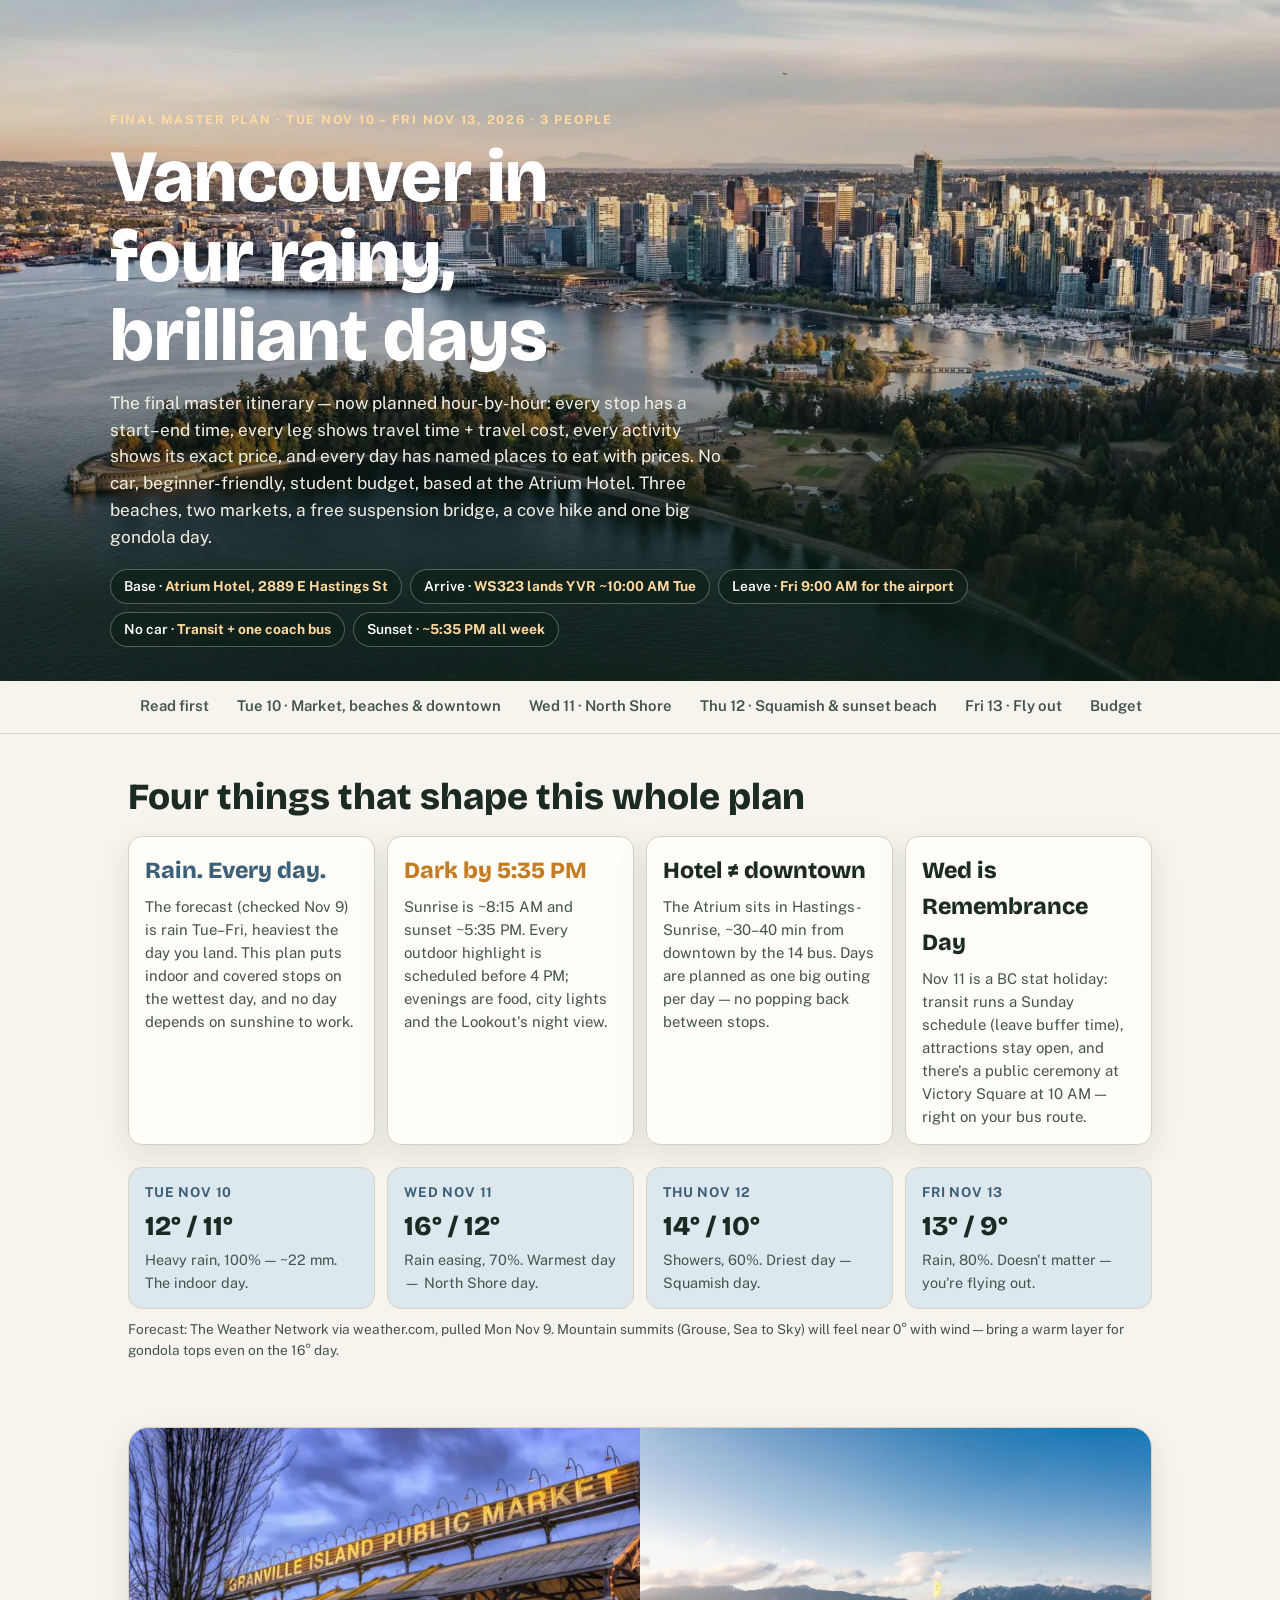
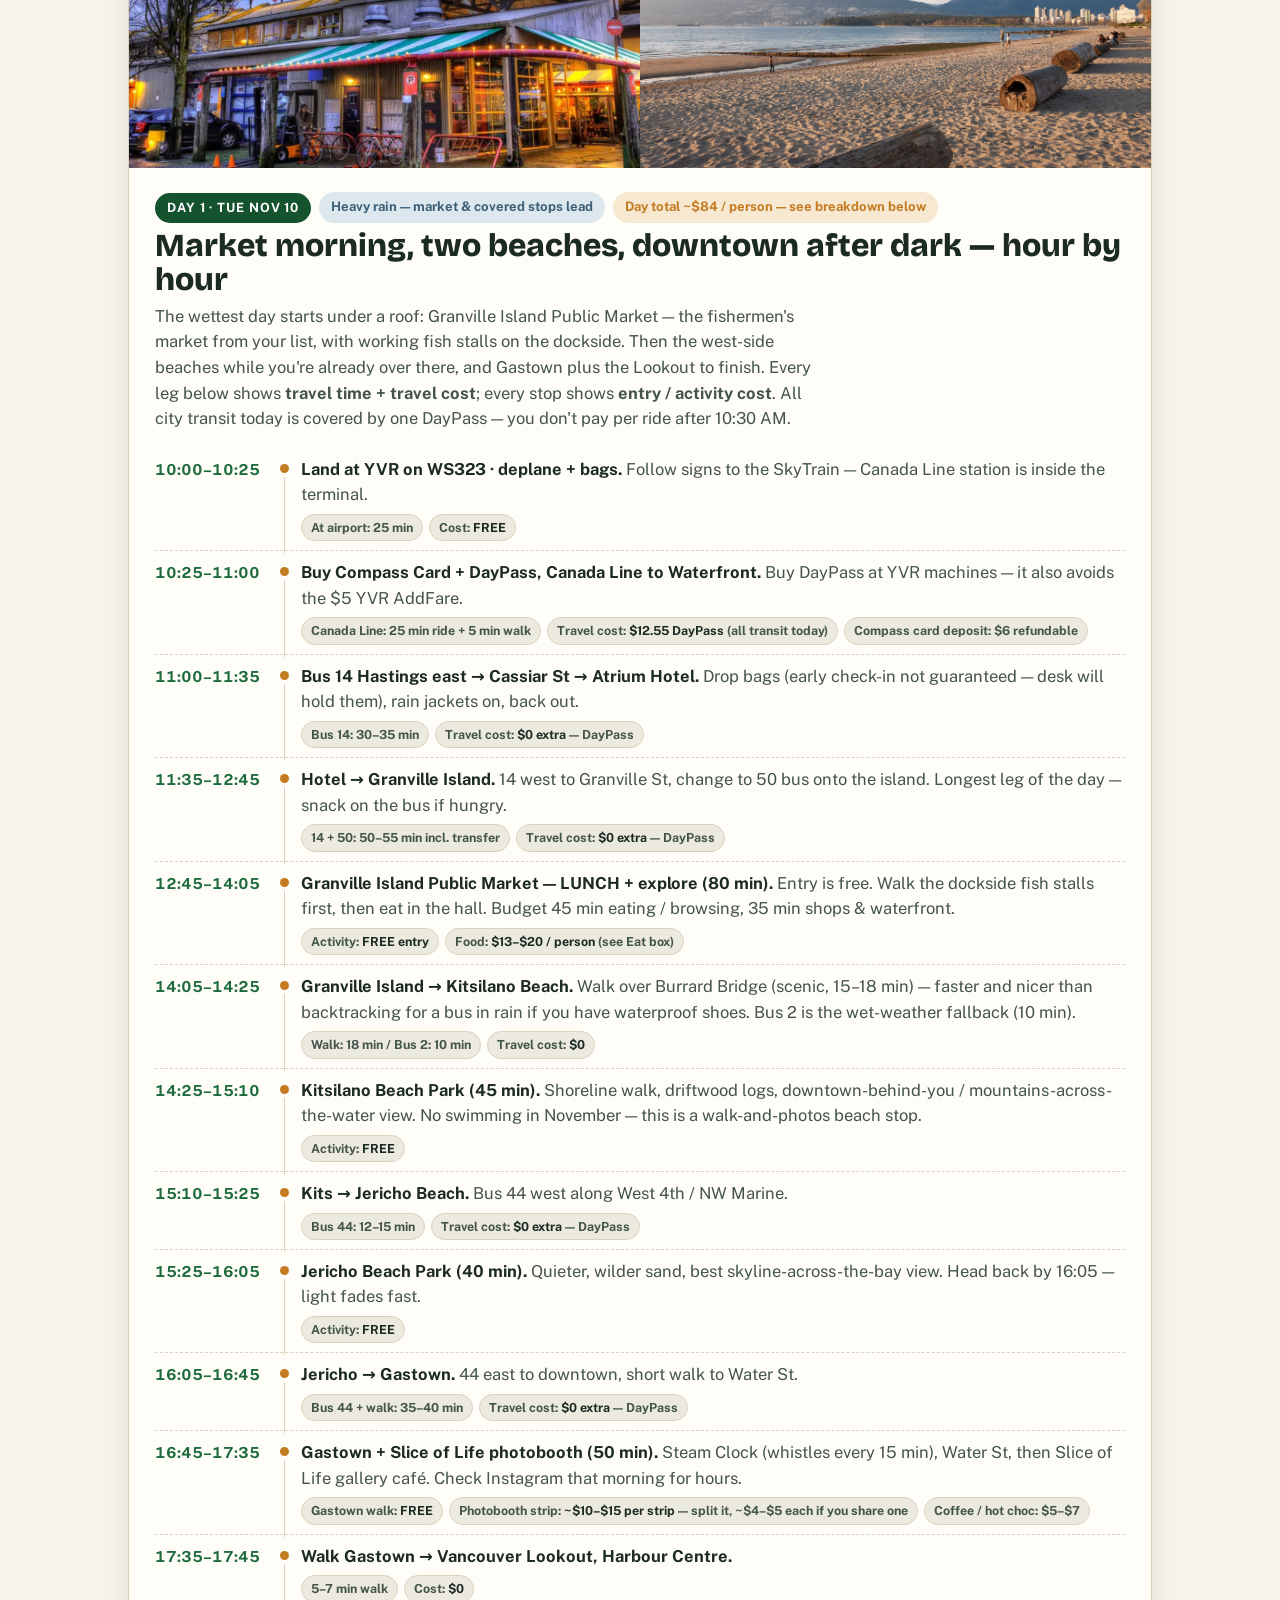
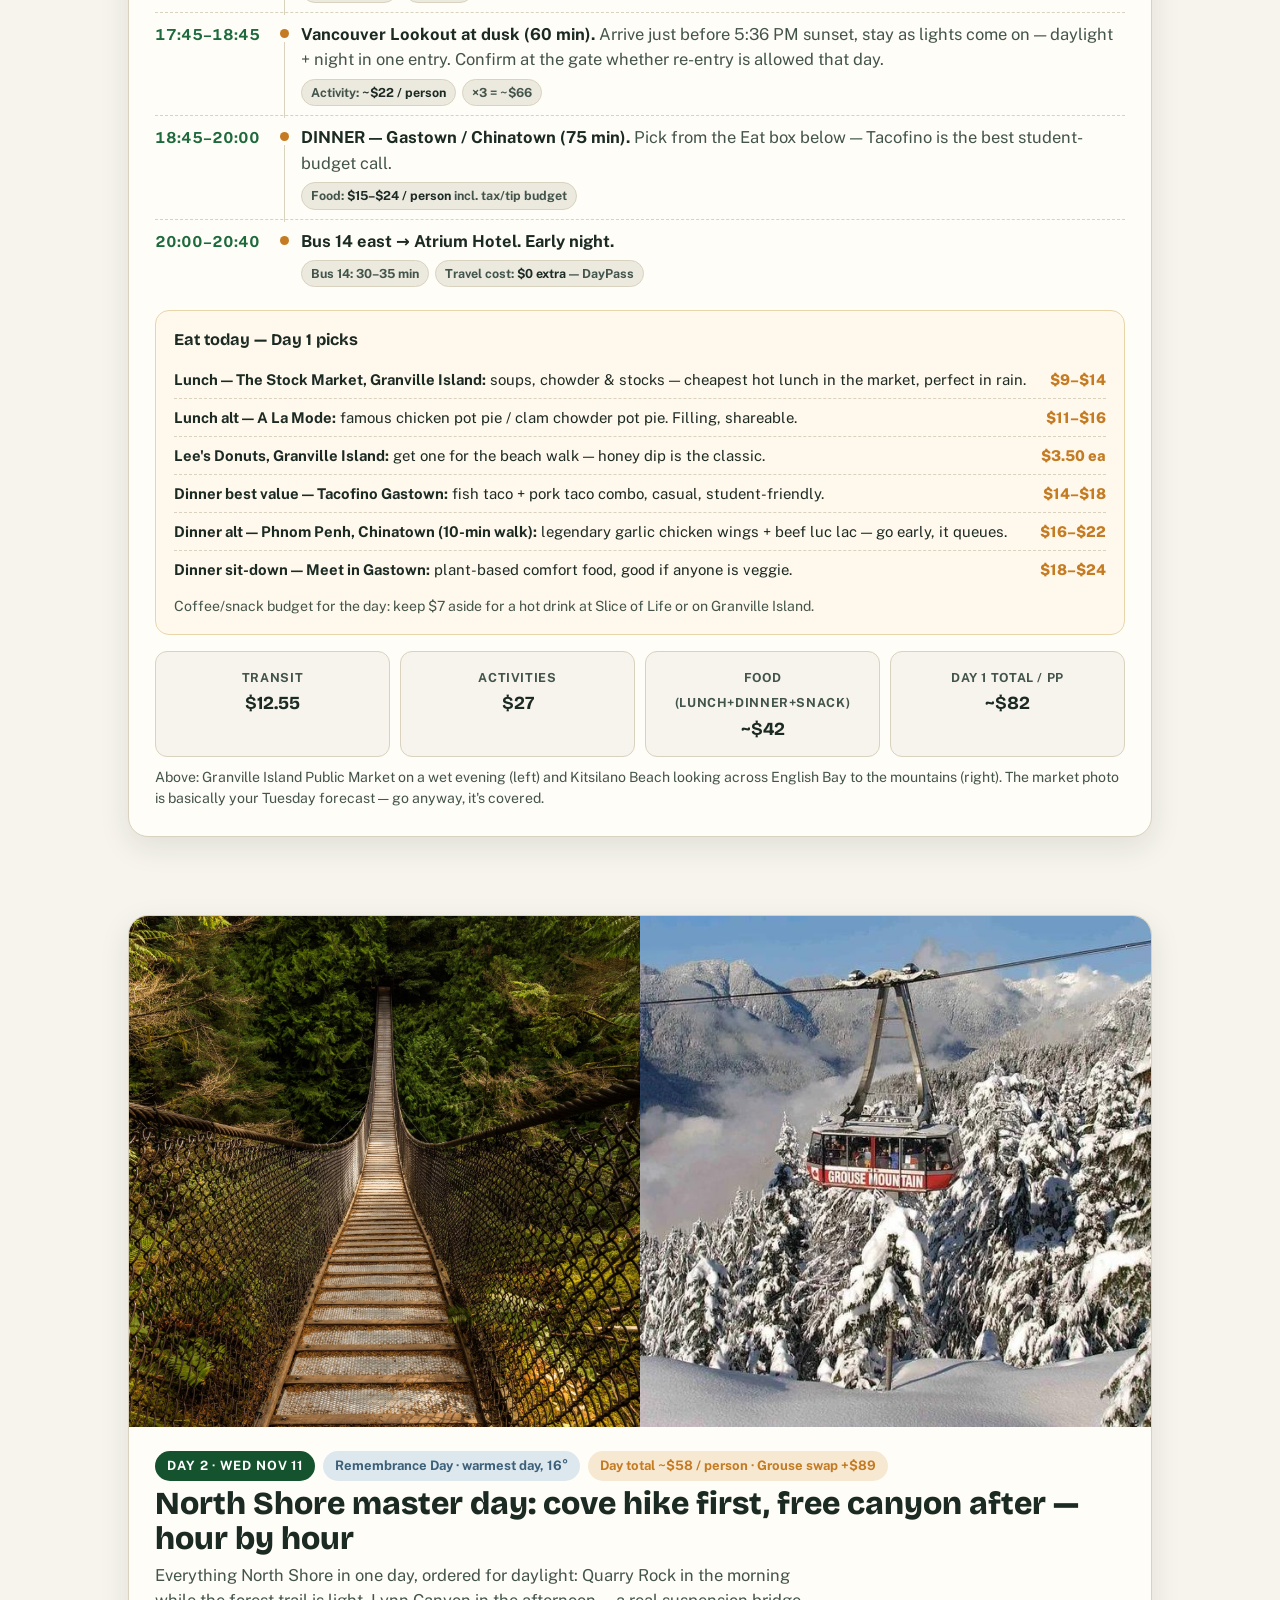
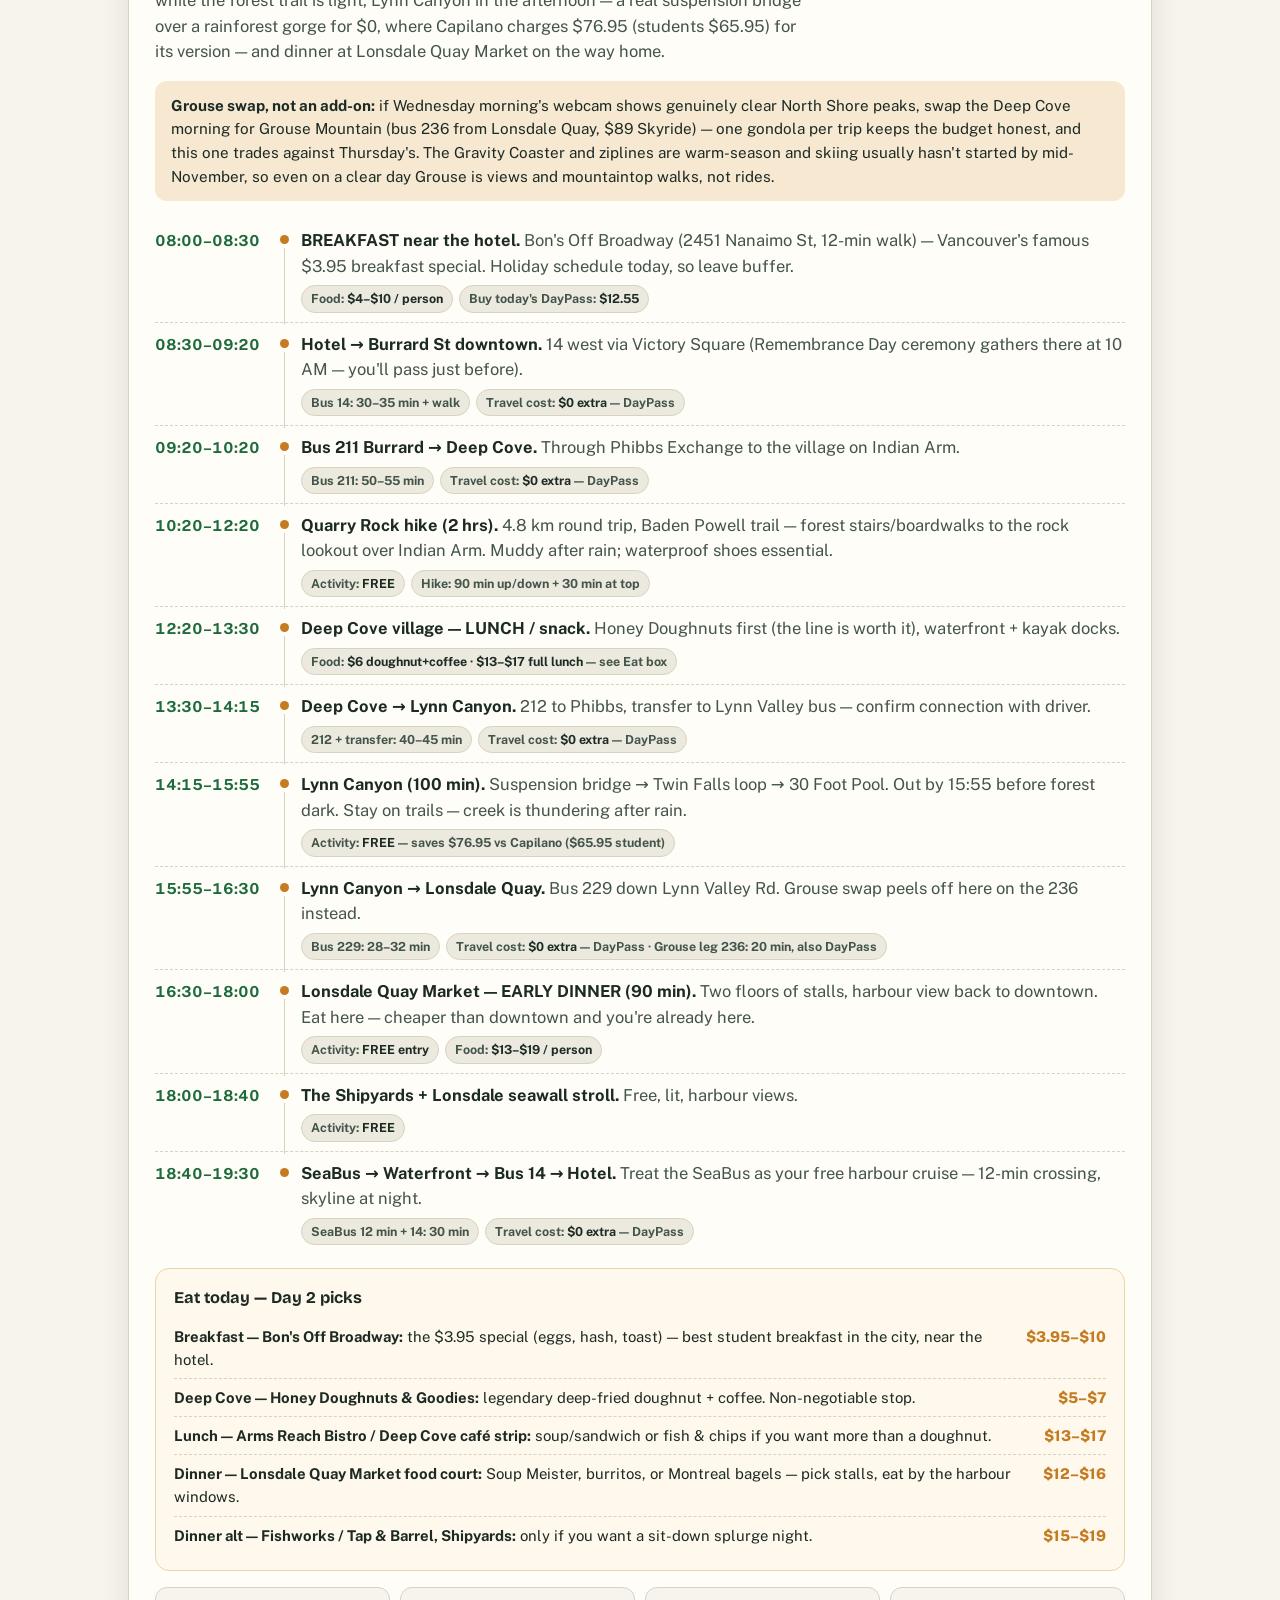
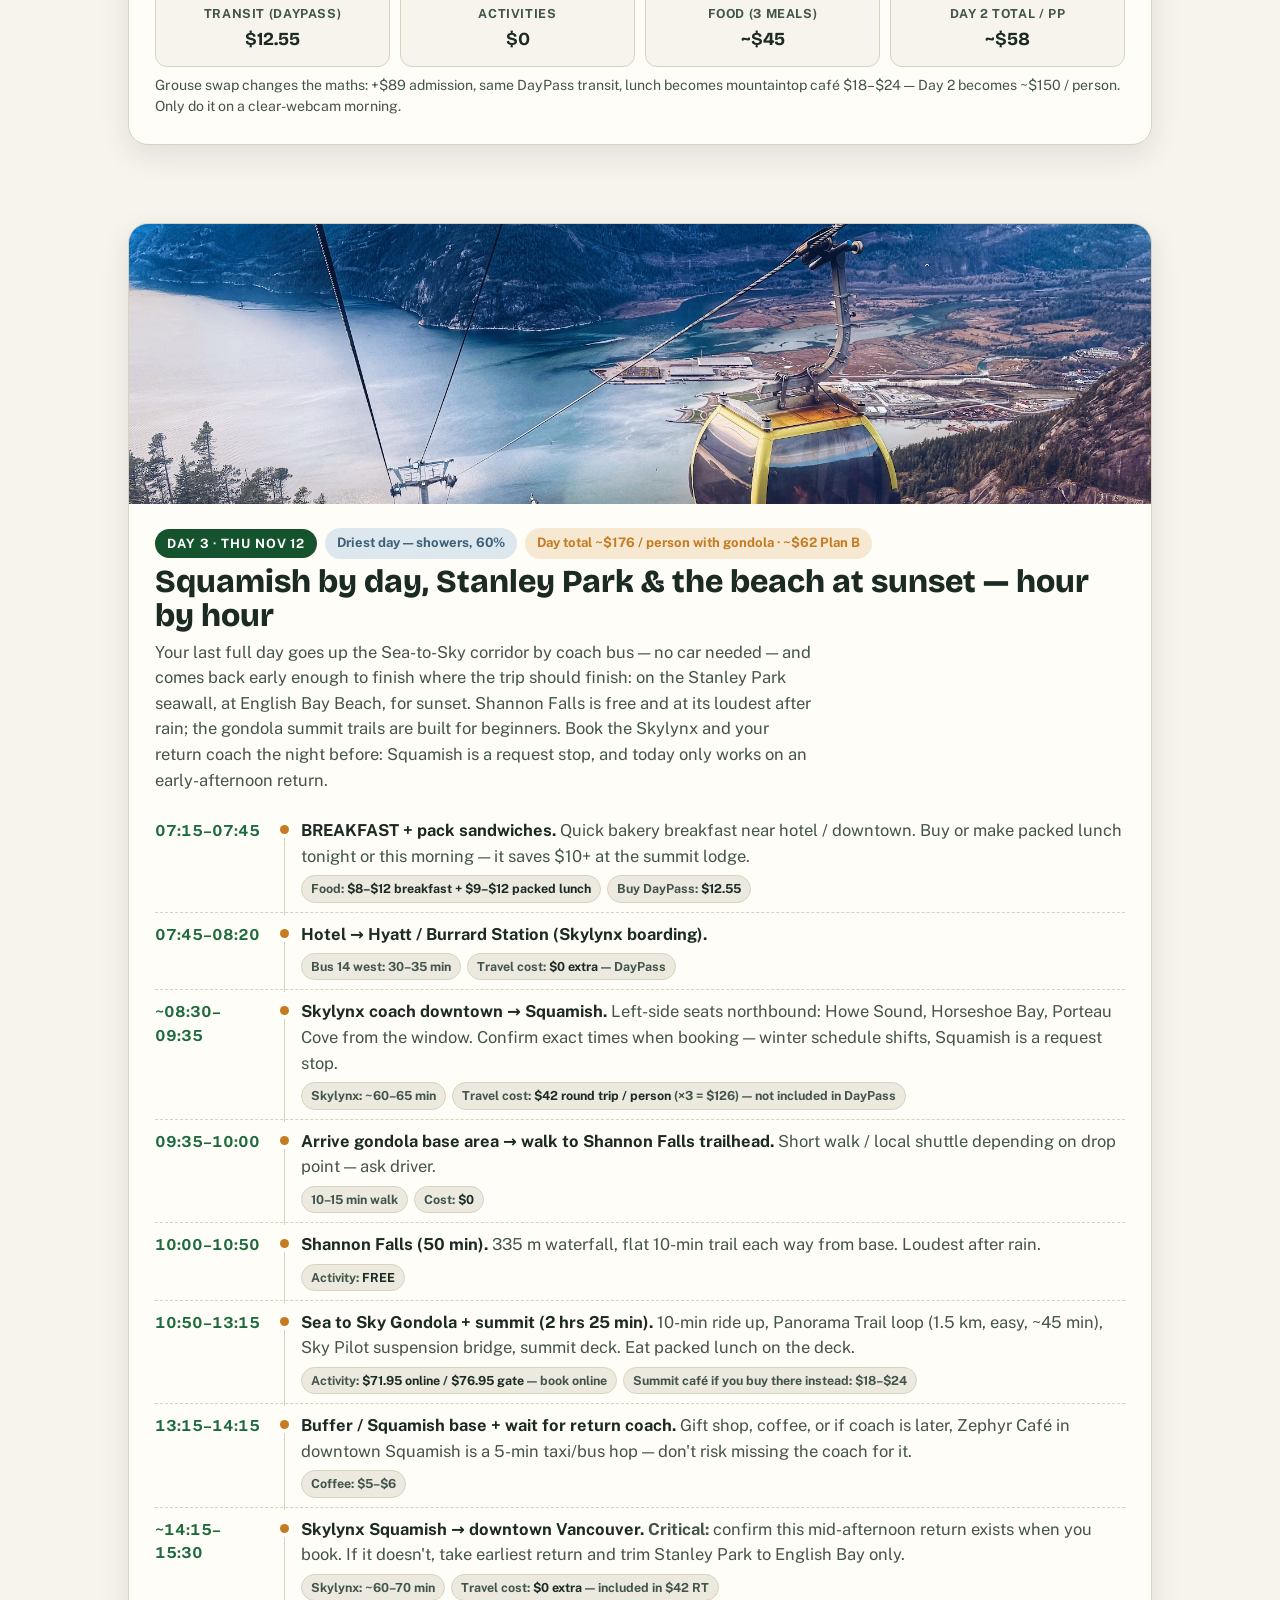
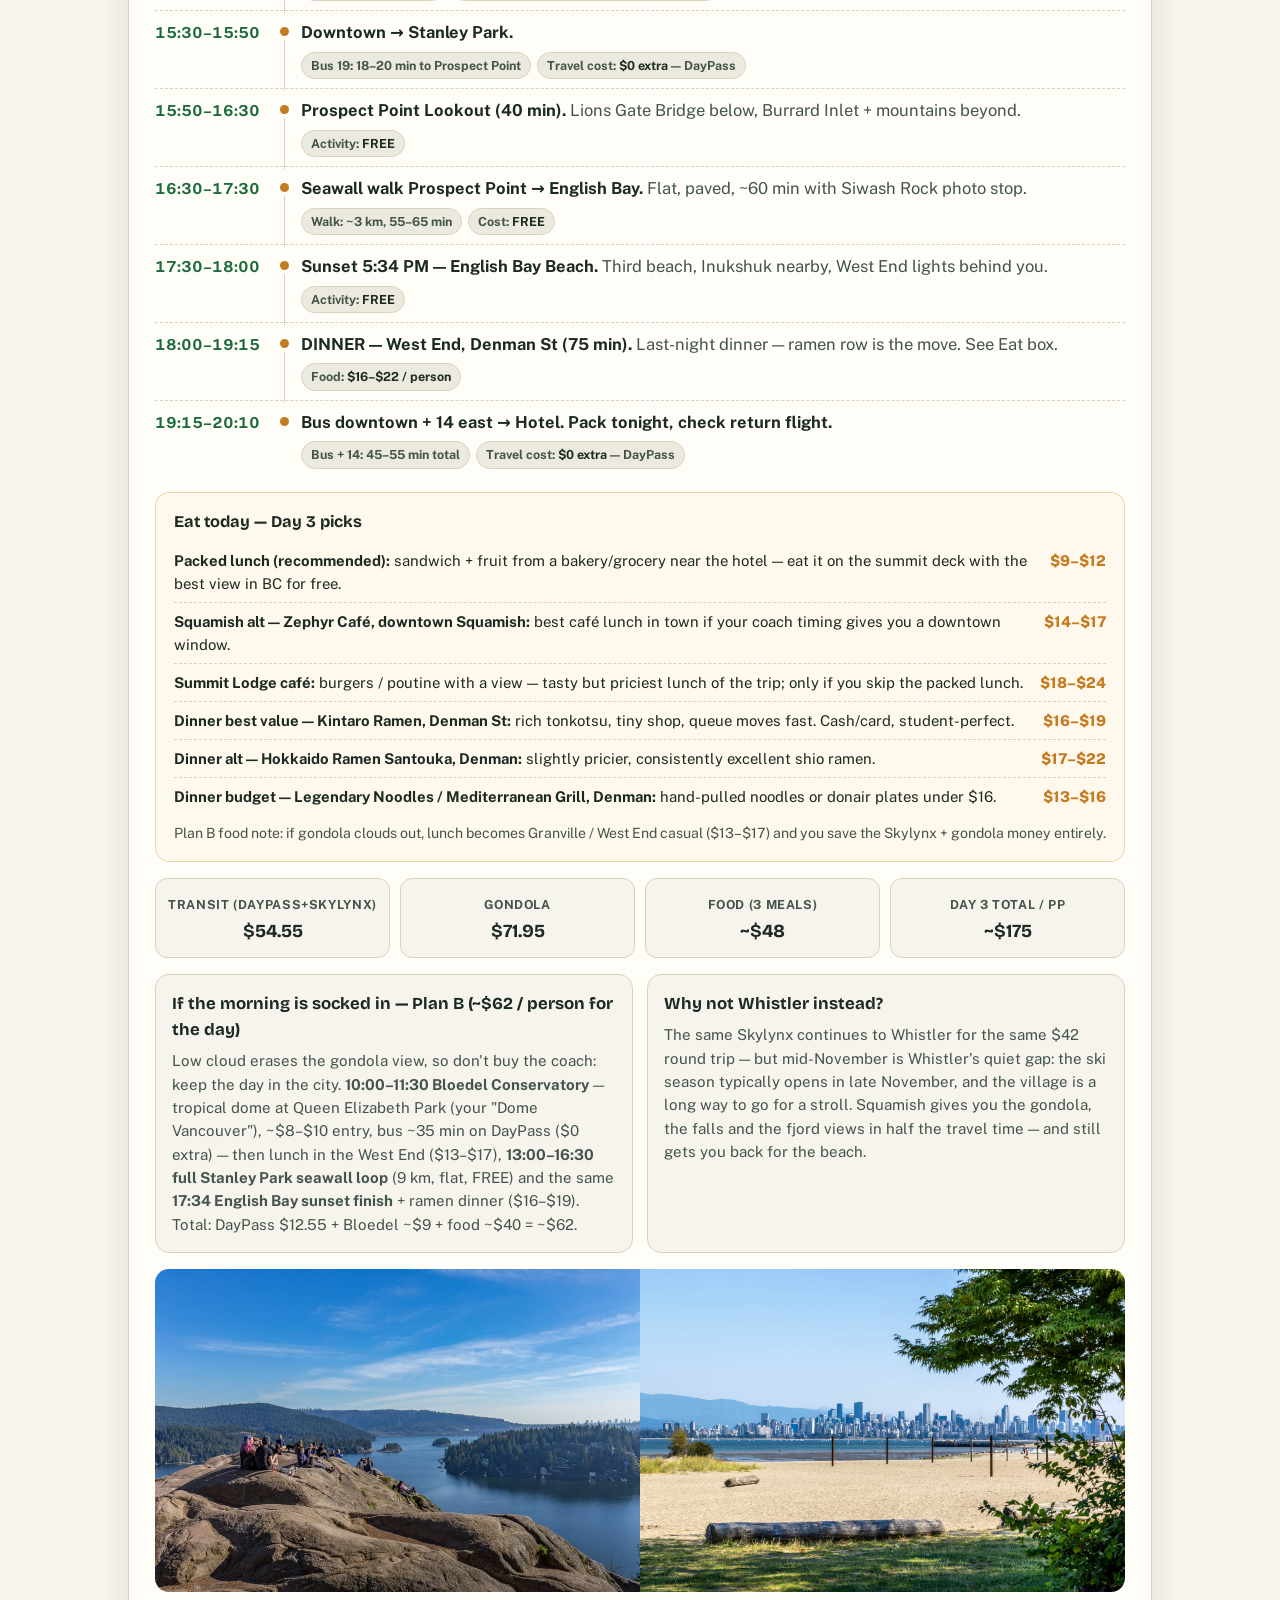
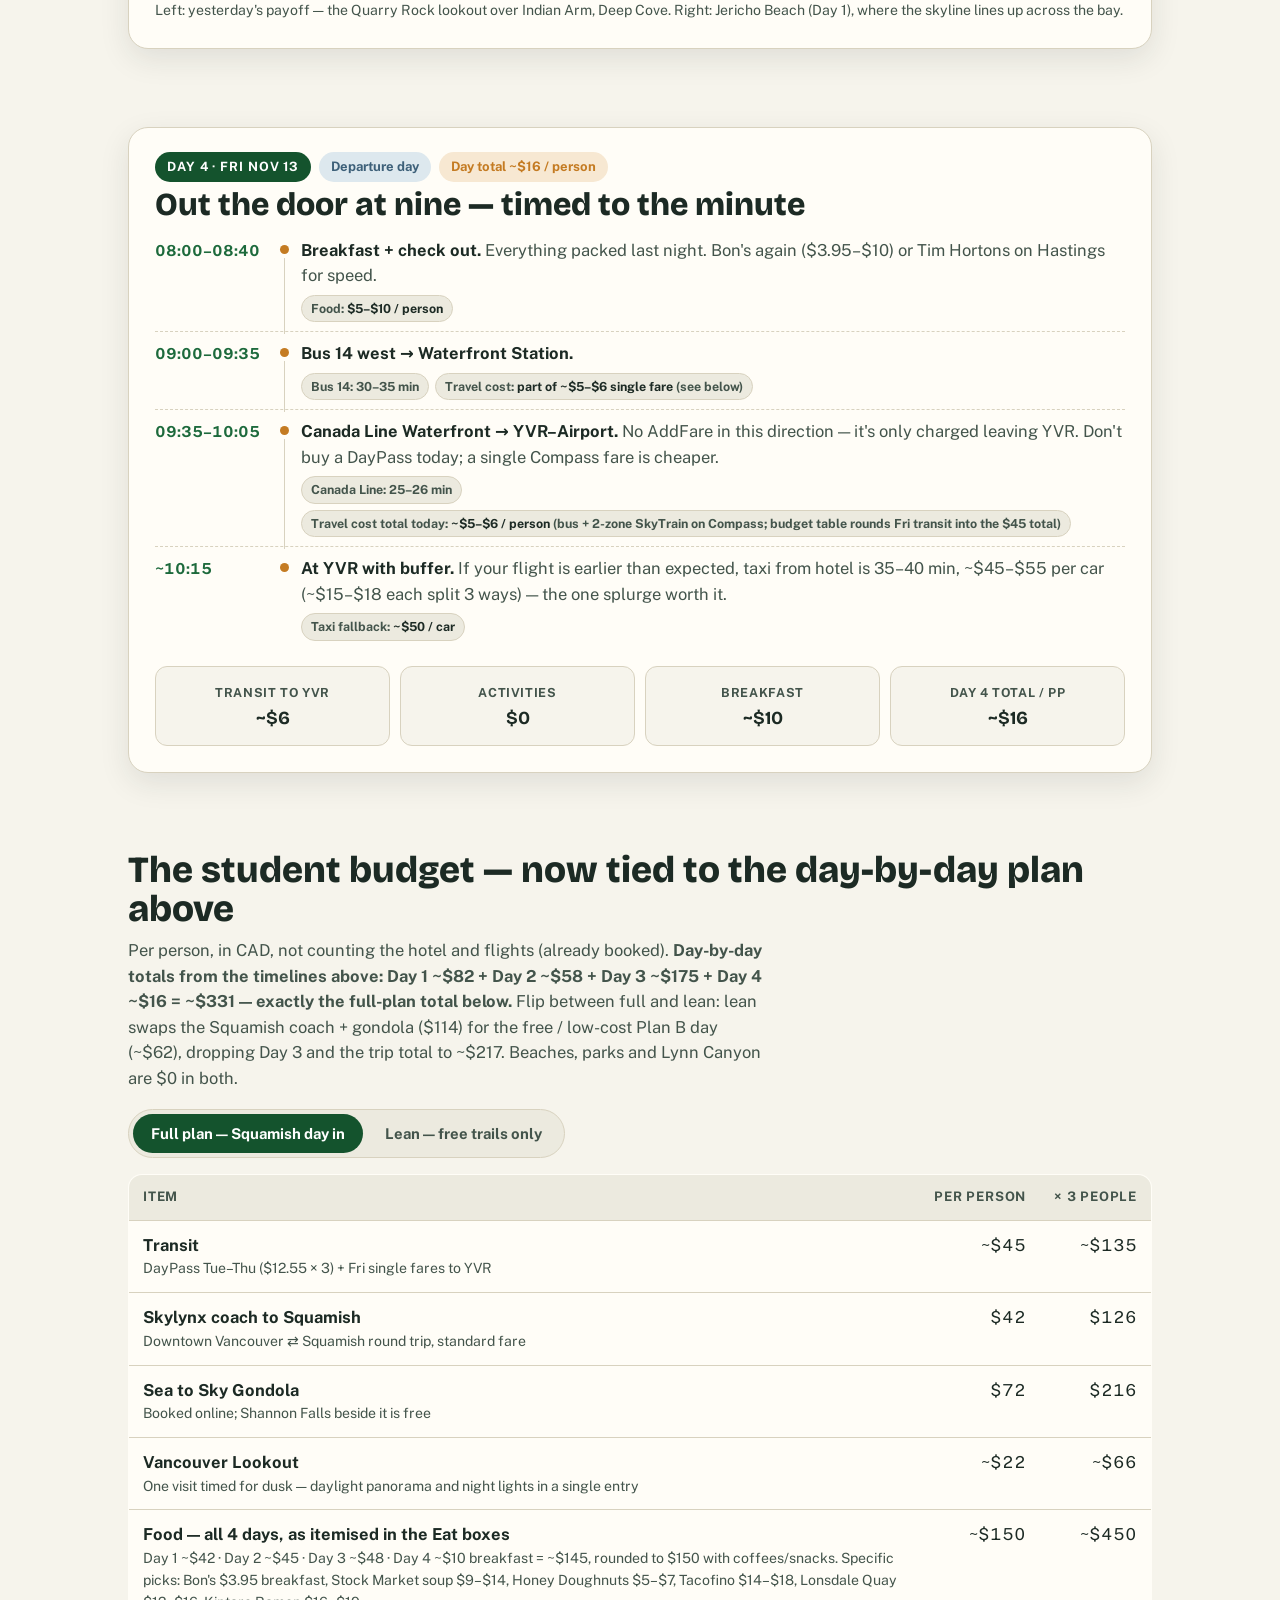
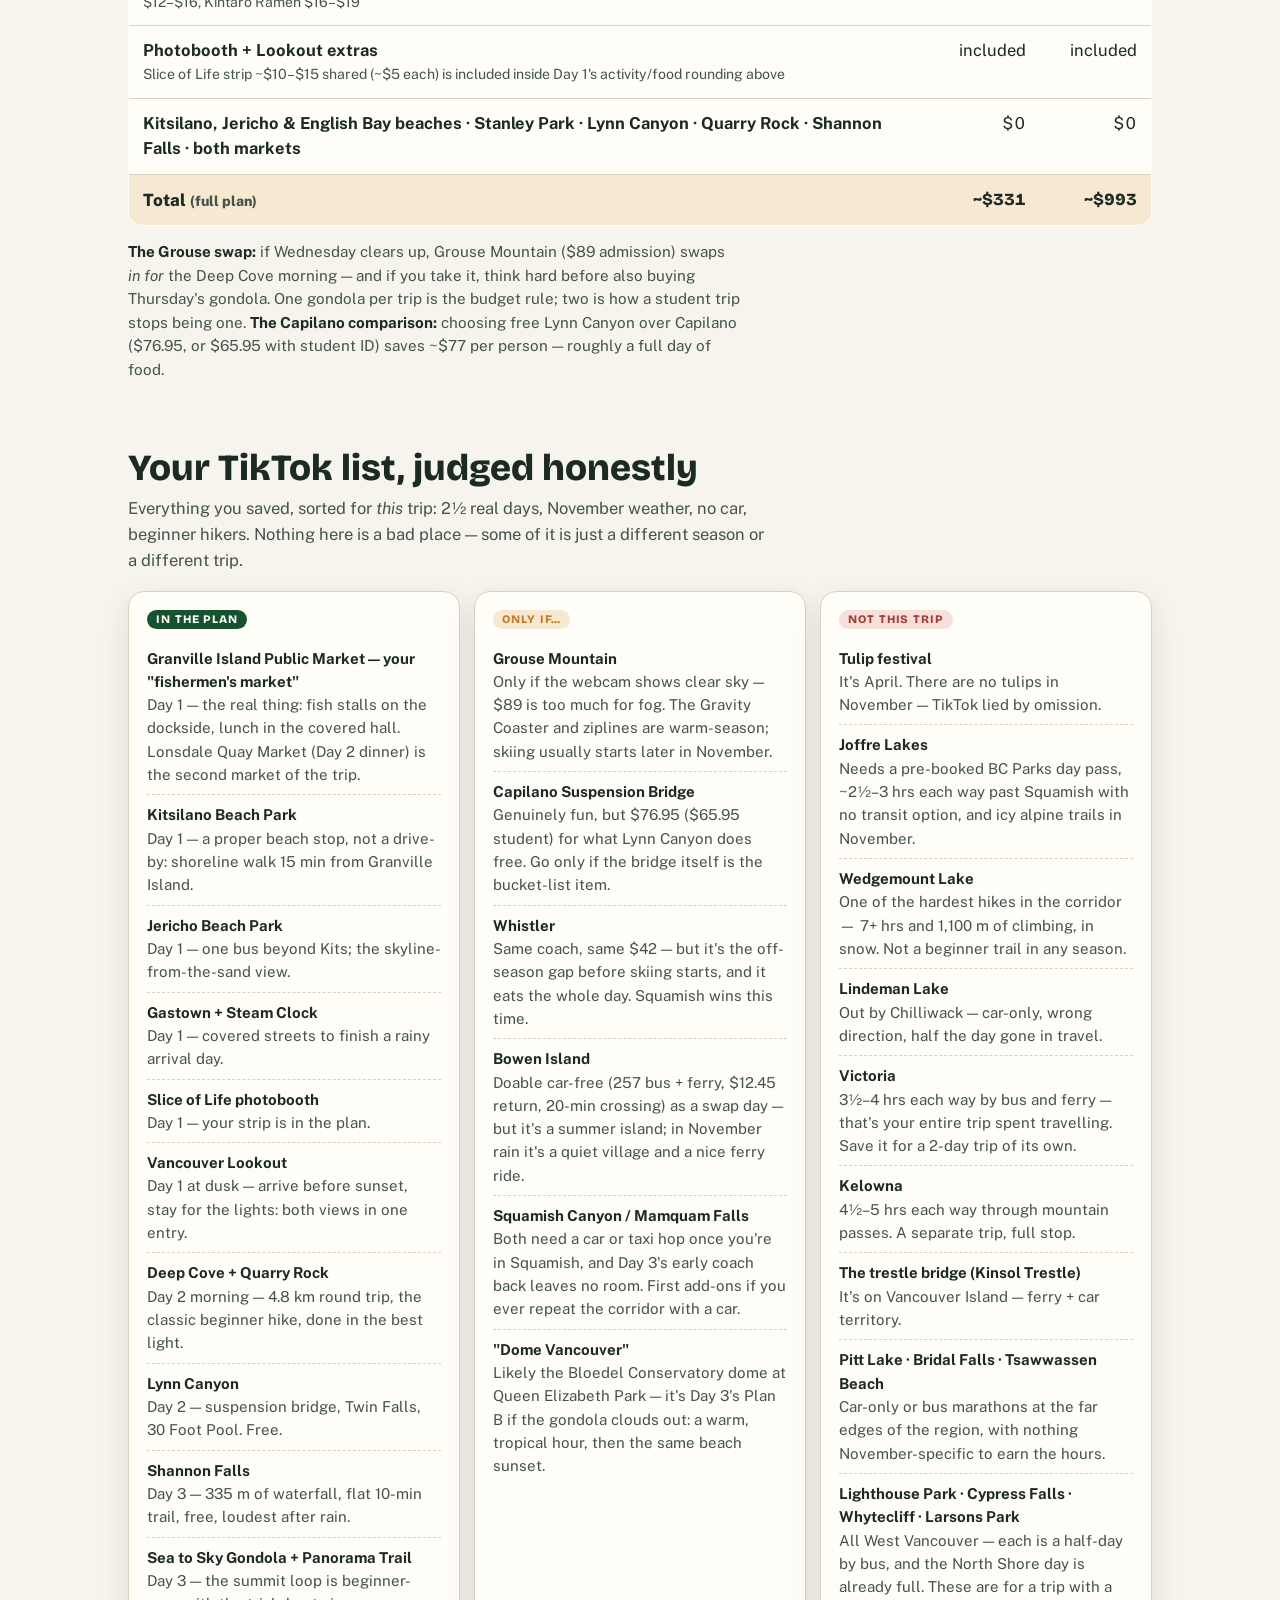
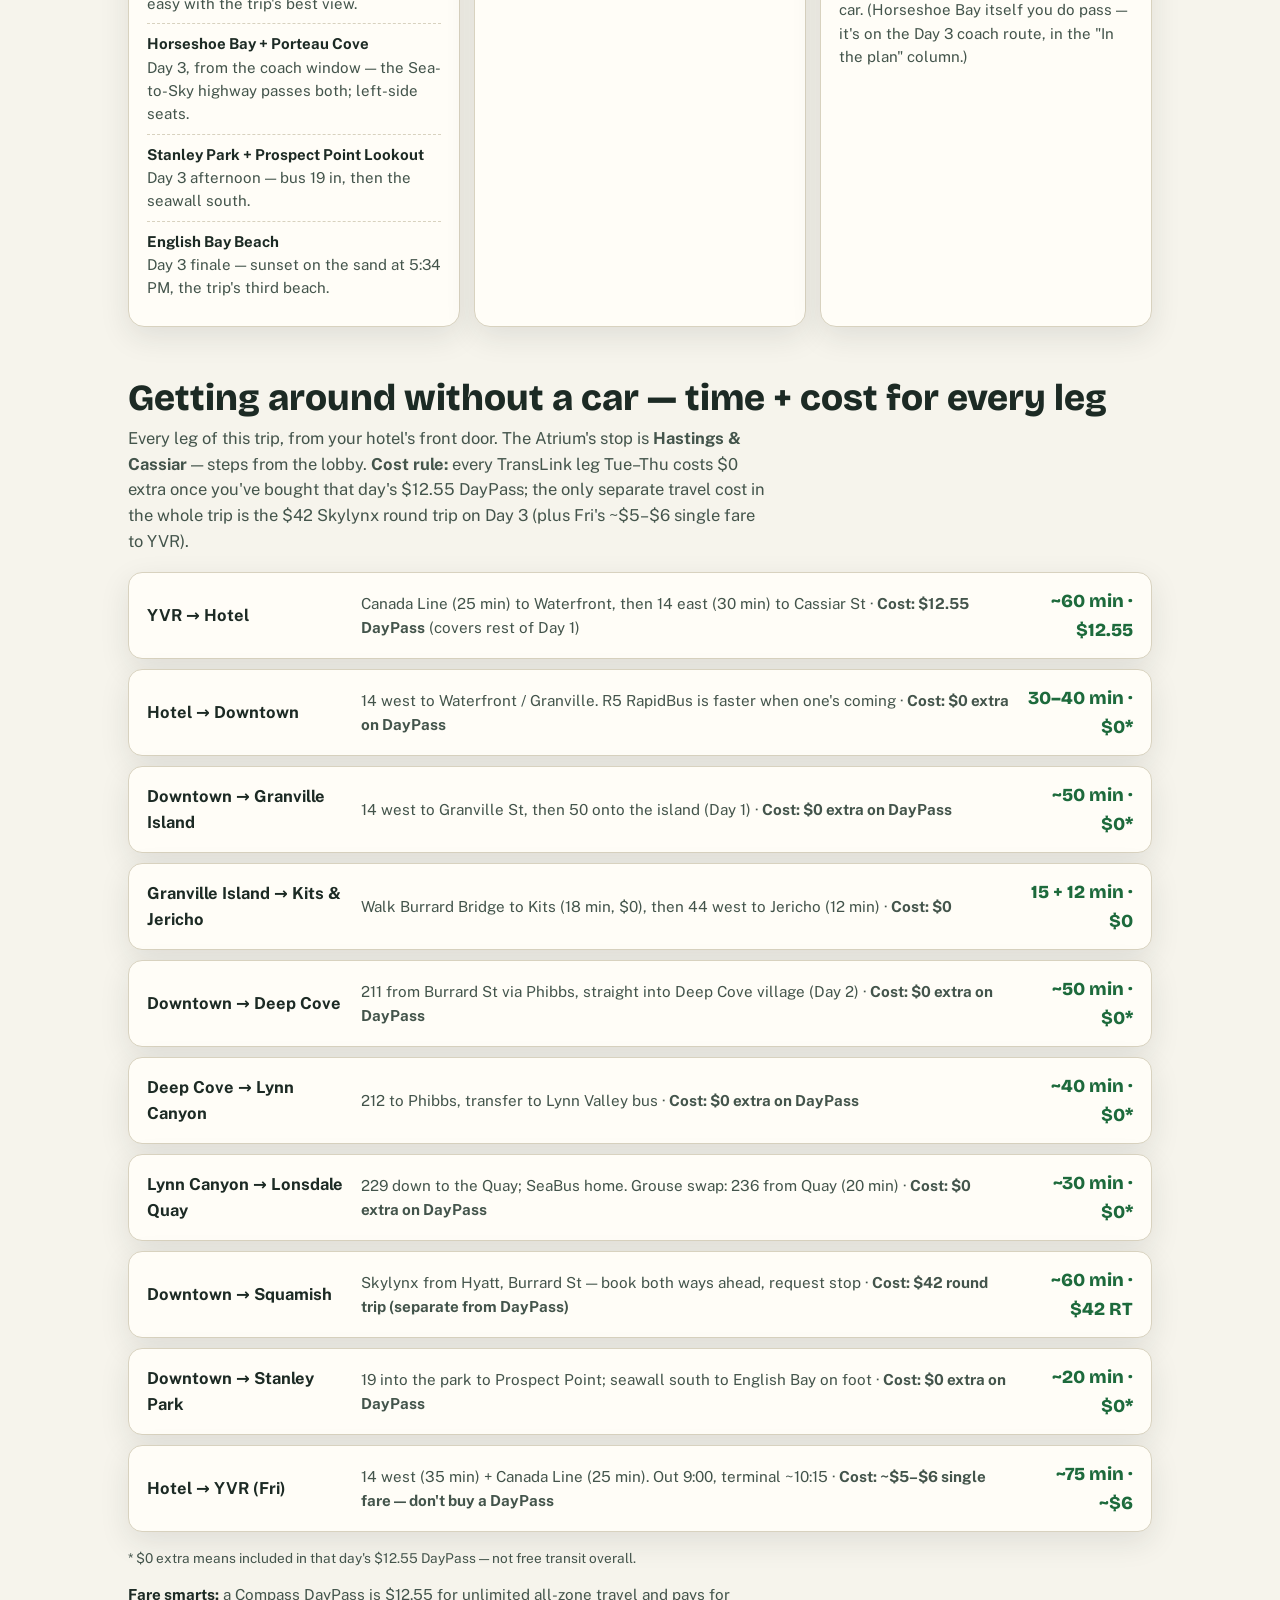
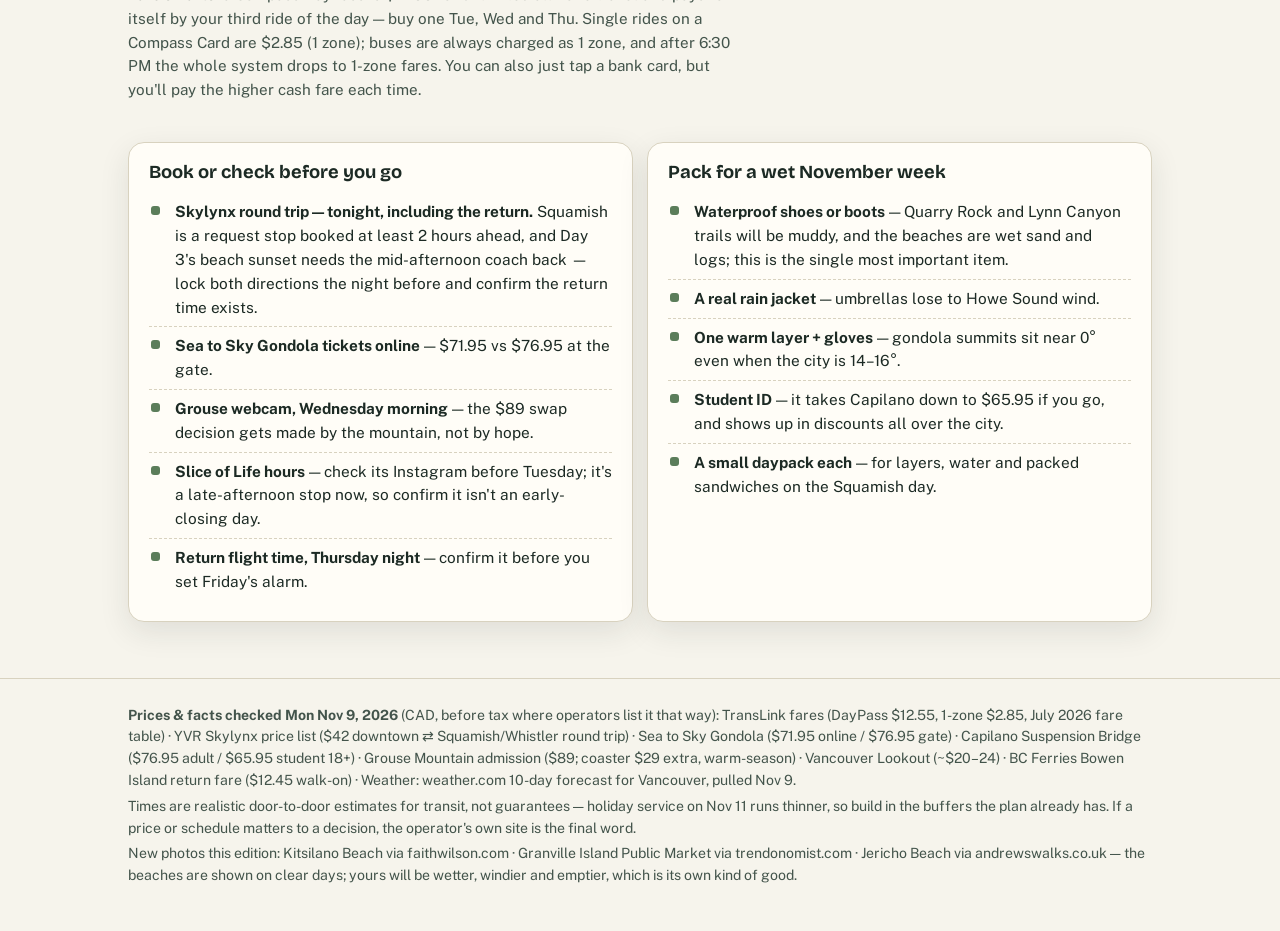
==== vancouver-itinerary.html @ 852d7d5c "Add Vancouver trip itinerary Nov 10-13" ====
<!doctype html>
<html lang="en">
  <head>
    <meta charset="utf-8" />
    <meta name="viewport" content="width=device-width, initial-scale=1, viewport-fit=cover" />
    <meta name="color-scheme" content="light dark" />
    <link rel="icon" href="data:," />
    <title>Vancouver Master Itinerary — Nov 10–13, 2026</title>
    <link rel="preconnect" href="https://fonts.googleapis.com" />
    <link rel="preconnect" href="https://fonts.gstatic.com" crossorigin />
    <link href="https://fonts.googleapis.com/css2?family=Bricolage+Grotesque:opsz,wght@12..96,500;12..96,700;12..96,800&family=Public+Sans:ital,wght@0,400;0,600;0,700;1,400&display=swap" rel="stylesheet" />
    <style>
      :root{
        --bg:#f6f4ec; --bg2:#eceadf; --card:#fffdf7; --ink:#1c2a24; --ink2:#43544b;
        --line:#d8d2bf; --spruce:#14532d; --spruce2:#1d6a3c; --moss:#5b7d5a;
        --amber:#c47b22; --amberbg:#f7e8d2; --rain:#3d6079; --rainbg:#dde8ee;
        --red:#a83a32; --redbg:#f6e0dc; --chip:#e9e4d2;
        --shadow:0 10px 30px rgba(28,42,36,.10);
      }
      @media (prefers-color-scheme: dark){
        :root{
          --bg:#101713; --bg2:#16201a; --card:#1a241e; --ink:#e9ece2; --ink2:#a9b8ab;
          --line:#33413a; --spruce:#7fc98f; --spruce2:#9ad7a9; --moss:#8fae8c;
          --amber:#e2a458; --amberbg:#3a2c18; --rain:#9cc3d9; --rainbg:#1d303c;
          --red:#e08a80; --redbg:#3c201c; --chip:#263129;
          --shadow:0 10px 30px rgba(0,0,0,.4);
        }
      }
      *{box-sizing:border-box}
      html{scroll-behavior:smooth}
      body{margin:0;background:var(--bg);color:var(--ink);
        font-family:"Public Sans",system-ui,-apple-system,"Segoe UI",sans-serif;
        font-size:16.5px;line-height:1.55;-webkit-font-smoothing:antialiased}
      h1,h2,h3,.disp{font-family:"Bricolage Grotesque","Public Sans",sans-serif;line-height:1.08;margin:0}
      img{display:block;max-width:100%}
      a{color:var(--spruce2);text-underline-offset:3px}
      .wrap{max-width:1060px;margin:0 auto;padding:0 18px}

      /* ---------- hero ---------- */
      .hero{position:relative;min-height:520px;display:flex;align-items:flex-end;color:#fff;overflow:hidden}
      .hero img.bg{position:absolute;inset:0;width:100%;height:100%;object-fit:cover}
      .hero .shade{position:absolute;inset:0;background:linear-gradient(180deg,rgba(10,25,18,.18) 0%,rgba(10,25,18,.05) 40%,rgba(10,25,18,.82) 88%)}
      .hero .inner{position:relative;width:100%;padding:110px 0 34px}
      .hero .kicker{font-weight:700;letter-spacing:.14em;text-transform:uppercase;font-size:.78rem;color:#ffd9a0}
      .hero h1{font-size:clamp(2.5rem,7.2vw,4.6rem);font-weight:800;max-width:12ch;margin:.12em 0 .18em}
      .hero p.lede{max-width:56ch;font-size:1.08rem;color:#f2efe4;margin:0 0 18px}
      .chips{display:flex;flex-wrap:wrap;gap:8px}
      .chip{background:rgba(16,32,24,.72);border:1px solid rgba(255,255,255,.28);backdrop-filter:blur(4px);
        color:#fff;border-radius:999px;padding:6px 13px;font-size:.86rem;font-weight:600}
      .chip b{color:#ffd9a0;font-weight:700}

      /* ---------- sticky nav ---------- */
      nav.toc{position:sticky;top:0;z-index:20;background:var(--bg);border-bottom:1px solid var(--line)}
      nav.toc .wrap{display:flex;gap:4px;overflow-x:auto;scrollbar-width:none;padding-top:0;padding-bottom:0}
      nav.toc::-webkit-scrollbar{display:none}
      nav.toc .wrap::-webkit-scrollbar{display:none}
      nav.toc a{white-space:nowrap;padding:13px 12px;color:var(--ink2);text-decoration:none;font-weight:600;font-size:.93rem;border-bottom:3px solid transparent}
      nav.toc a:hover{color:var(--ink);border-bottom-color:var(--amber)}

      section{padding:44px 0 8px}
      .sec-head{margin-bottom:18px}
      .sec-head h2{font-size:clamp(1.65rem,4vw,2.3rem);font-weight:800}
      .sec-head p{color:var(--ink2);max-width:64ch;margin:8px 0 0}

      /* ---------- reality strip ---------- */
      .reality{display:grid;grid-template-columns:repeat(4,1fr);gap:12px}
      .rcard{background:var(--card);border:1px solid var(--line);border-radius:14px;padding:16px;box-shadow:var(--shadow)}
      .rcard .big{font-family:"Bricolage Grotesque",sans-serif;font-weight:800;font-size:1.45rem}
      .rcard p{margin:6px 0 0;color:var(--ink2);font-size:.93rem}
      .rcard.rain .big{color:var(--rain)} .rcard.warn .big{color:var(--amber)}

      /* ---------- weather ---------- */
      .wx{display:grid;grid-template-columns:repeat(4,1fr);gap:12px}
      .wxcard{background:var(--rainbg);border:1px solid var(--line);border-radius:14px;padding:14px 16px}
      .wxcard .d{font-weight:700;font-size:.85rem;letter-spacing:.06em;text-transform:uppercase;color:var(--rain)}
      .wxcard .t{font-family:"Bricolage Grotesque",sans-serif;font-size:1.7rem;font-weight:800;margin:2px 0}
      .wxcard p{margin:0;font-size:.9rem;color:var(--ink2)}
      .wxnote{font-size:.85rem;color:var(--ink2);margin-top:10px}

      /* ---------- days ---------- */
      .day{background:var(--card);border:1px solid var(--line);border-radius:20px;overflow:hidden;box-shadow:var(--shadow);margin-bottom:26px}
      .day .photo{height:230px;overflow:hidden}
      .day .photo img{width:100%;height:100%;object-fit:cover}
      .day .photo.tall{height:280px}
      .day .body{padding:24px 26px 26px}
      .day .meta{display:flex;flex-wrap:wrap;gap:8px;align-items:center;margin-bottom:6px}
      .daytag{background:var(--spruce);color:#fff;font-weight:700;font-size:.8rem;letter-spacing:.07em;text-transform:uppercase;border-radius:999px;padding:5px 12px}
      @media (prefers-color-scheme: dark){.daytag{background:#245c38}}
      .costtag{background:var(--amberbg);color:var(--amber);font-weight:700;font-size:.82rem;border-radius:999px;padding:5px 12px}
      .weathertag{background:var(--rainbg);color:var(--rain);font-weight:700;font-size:.82rem;border-radius:999px;padding:5px 12px}
      .day h3{font-size:clamp(1.45rem,3.4vw,2rem);font-weight:800;margin:4px 0 6px}
      .day .sub{color:var(--ink2);margin:0 0 16px;max-width:66ch}
      .alert{border-radius:12px;padding:13px 16px;font-size:.95rem;margin:0 0 18px}
      .alert.amber{background:var(--amberbg)} .alert.rain{background:var(--rainbg)}
      .alert b{font-weight:700}
      .tl{list-style:none;margin:0;padding:0}
      .tl li{display:grid;grid-template-columns:112px 22px 1fr;gap:0 6px;padding:9px 0;border-bottom:1px dashed var(--line)}
      .tl li:last-child{border-bottom:none}
      .tl .time{font-weight:700;font-variant-numeric:tabular-nums;color:var(--spruce2);font-size:.95rem;padding-top:1px}
      .tl .dot{position:relative}
      .tl .dot::before{content:"";position:absolute;left:7px;top:7px;width:9px;height:9px;border-radius:50%;background:var(--amber)}
      .tl .dot::after{content:"";position:absolute;left:11px;top:20px;bottom:-12px;width:1px;background:var(--line)}
      .tl li:last-child .dot::after{display:none}
      .tl .what b{font-weight:700}
      .tl .what span{color:var(--ink2)}
      .tl .move{display:inline-block;background:var(--chip);border-radius:7px;padding:1px 8px;font-size:.8rem;font-weight:600;color:var(--ink2);margin-left:6px;white-space:nowrap}
      .split{display:grid;grid-template-columns:1fr 1fr;gap:14px;margin-top:16px}
      .planbox{border:1px solid var(--line);border-radius:14px;padding:16px;background:var(--bg)}
      .planbox h4{margin:0 0 6px;font-family:"Bricolage Grotesque",sans-serif;font-size:1.05rem}
      .planbox p{margin:0;color:var(--ink2);font-size:.94rem}
      .planbox.a{border-color:var(--spruce2)}
      .duo{display:grid;grid-template-columns:1fr 1fr;gap:0}
      .duo .photo{height:100%;min-height:230px}

      /* ---------- budget ---------- */
      .toggle{display:inline-flex;background:var(--bg2);border:1px solid var(--line);border-radius:999px;padding:4px;gap:4px;margin-bottom:16px}
      .toggle button{border:0;background:transparent;color:var(--ink2);font:inherit;font-weight:700;font-size:.93rem;
        padding:8px 18px;border-radius:999px;cursor:pointer}
      .toggle button.on{background:var(--spruce);color:#fff}
      @media (prefers-color-scheme: dark){.toggle button.on{background:#245c38}}
      table.budget{width:100%;border-collapse:collapse;background:var(--card);border:1px solid var(--line);border-radius:14px;overflow:hidden}
      table.budget th,table.budget td{padding:12px 14px;text-align:left;border-bottom:1px solid var(--line);vertical-align:top}
      table.budget th{font-size:.82rem;letter-spacing:.06em;text-transform:uppercase;color:var(--ink2);background:var(--bg2)}
      table.budget td.num,table.budget th.num{text-align:right;font-variant-numeric:tabular-nums;white-space:nowrap}
      table.budget tr:last-child td{border-bottom:none}
      table.budget tr.total td{font-weight:800;font-size:1.06rem;background:var(--amberbg);color:var(--ink)}
      table.budget .note{color:var(--ink2);font-size:.88rem}
      .bignum{font-family:"Bricolage Grotesque",sans-serif}
      .swapnote{margin-top:14px;color:var(--ink2);font-size:.95rem;max-width:68ch}
      .swapnote b{color:var(--ink)}

      /* ---------- verdicts ---------- */
      .verdicts{display:grid;grid-template-columns:repeat(3,1fr);gap:14px}
      .vcol{border:1px solid var(--line);border-radius:16px;padding:18px;background:var(--card);box-shadow:var(--shadow)}
      .vcol h3{font-size:1.12rem;margin-bottom:10px;display:flex;align-items:center;gap:8px}
      .vcol ul{list-style:none;margin:0;padding:0}
      .vcol li{padding:8px 0;border-bottom:1px dashed var(--line);font-size:.94rem}
      .vcol li:last-child{border-bottom:none}
      .vcol li b{display:block}
      .vcol li span{color:var(--ink2)}
      .pill{font-size:.72rem;font-weight:800;letter-spacing:.08em;text-transform:uppercase;border-radius:999px;padding:3px 9px}
      .pill.go{background:var(--spruce);color:#fff}.pill.maybe{background:var(--amberbg);color:var(--amber)}.pill.no{background:var(--redbg);color:var(--red)}
      @media (prefers-color-scheme: dark){.pill.go{background:#245c38}}

      /* ---------- transit table ---------- */
      .routes{display:grid;gap:10px}
      .route{display:grid;grid-template-columns:200px 1fr 110px;gap:14px;align-items:center;background:var(--card);
        border:1px solid var(--line);border-radius:14px;padding:14px 18px;box-shadow:var(--shadow)}
      .route .from{font-weight:700}
      .route .how{color:var(--ink2);font-size:.95rem}
      .route .mins{font-family:"Bricolage Grotesque",sans-serif;font-weight:800;font-size:1.15rem;text-align:right;color:var(--spruce2)}

      /* ---------- lists ---------- */
      .twocol{display:grid;grid-template-columns:1fr 1fr;gap:14px}
      .panel{background:var(--card);border:1px solid var(--line);border-radius:16px;padding:20px;box-shadow:var(--shadow)}
      .panel h3{font-size:1.15rem;margin-bottom:10px}
      .panel ul{margin:0;padding:0;list-style:none}
      .panel li{padding:7px 0 7px 26px;position:relative;border-bottom:1px dashed var(--line);font-size:.96rem}
      .panel li:last-child{border-bottom:none}
      .panel li::before{content:"";position:absolute;left:2px;top:13px;width:9px;height:9px;border-radius:3px;background:var(--moss)}
      .panel li b{font-weight:700}
      .panel p{color:var(--ink2);font-size:.94rem}

      /* ---------- detailed plan extras ---------- */
      .leg{display:flex;flex-wrap:wrap;gap:6px;margin-top:6px}
      .leg span{background:var(--bg2);border:1px solid var(--line);border-radius:999px;padding:3px 9px;font-size:.78rem;font-weight:700;color:var(--ink2)}
      .leg span b{color:var(--ink)}
      .price{color:var(--amber);font-weight:800;white-space:nowrap}
      .free{color:var(--spruce2);font-weight:800}
      .eatbox{margin-top:14px;background:#fff8ec;border:1px solid #e8d5a8;border-radius:14px;padding:16px 18px}
      @media (prefers-color-scheme: dark){.eatbox{background:#2a2113;border-color:#5a4520}}
      .eatbox h4{margin:0 0 8px;font-family:"Bricolage Grotesque",sans-serif;font-size:1.02rem}
      .eatbox ul{margin:0;padding:0;list-style:none}
      .eatbox li{padding:7px 0;border-bottom:1px dashed var(--line);font-size:.93rem}
      .eatbox li:last-child{border-bottom:none}
      .eatbox li b{font-weight:700}
      .eatbox .p{float:right;font-weight:800;color:var(--amber);margin-left:10px}
      .daytotal{display:grid;grid-template-columns:repeat(4,1fr);gap:10px;margin-top:16px}
      .daytotal div{background:var(--bg);border:1px solid var(--line);border-radius:12px;padding:12px;text-align:center}
      .daytotal div b{display:block;font-family:"Bricolage Grotesque",sans-serif;font-size:1.15rem}
      .daytotal div span{font-size:.78rem;letter-spacing:.05em;text-transform:uppercase;color:var(--ink2);font-weight:700}
      @media (max-width:700px){.daytotal{grid-template-columns:1fr 1fr}}
      footer{margin-top:48px;border-top:1px solid var(--line);padding:22px 0 40px;color:var(--ink2);font-size:.88rem}
      footer p{margin:4px 0}

      @media (max-width:860px){
        .reality,.wx{grid-template-columns:1fr 1fr}
        .verdicts,.twocol,.split{grid-template-columns:1fr}
        .duo{grid-template-columns:1fr}
        .duo .photo{min-height:200px}
        .route{grid-template-columns:1fr;gap:4px}
        .route .mins{text-align:left}
        .tl li{grid-template-columns:82px 18px 1fr}
        .tl .time{font-size:.82rem}
        .day .body{padding:20px 18px 22px}
        .hero{min-height:460px}
      }
    </style>
  </head>
  <body>

    <!-- ================= HERO ================= -->
    <header class="hero">
      <img class="bg" src="[data-uri]" alt="Aerial view over Stanley Park and Coal Harbour to the downtown Vancouver skyline" />
      <div class="shade"></div>
      <div class="inner wrap">
        <div class="kicker">Final master plan · Tue Nov 10 – Fri Nov 13, 2026 · 3 people</div>
        <h1>Vancouver in four rainy, brilliant days</h1>
        <p class="lede">The final master itinerary — now planned hour-by-hour: every stop has a start–end time, every leg shows travel time + travel cost, every activity shows its exact price, and every day has named places to eat with prices. No car, beginner-friendly, student budget, based at the Atrium Hotel. Three beaches, two markets, a free suspension bridge, a cove hike and one big gondola day.</p>
        <div class="chips">
          <span class="chip">Base · <b>Atrium Hotel, 2889 E Hastings St</b></span>
          <span class="chip">Arrive · <b>WS323 lands YVR ~10:00 AM Tue</b></span>
          <span class="chip">Leave · <b>Fri 9:00 AM for the airport</b></span>
          <span class="chip">No car · <b>Transit + one coach bus</b></span>
          <span class="chip">Sunset · <b>~5:35 PM all week</b></span>
        </div>
      </div>
    </header>

    <nav class="toc"><div class="wrap">
      <a href="#first">Read first</a>
      <a href="#day1">Tue 10 · Market, beaches &amp; downtown</a>
      <a href="#day2">Wed 11 · North Shore</a>
      <a href="#day3">Thu 12 · Squamish &amp; sunset beach</a>
      <a href="#day4">Fri 13 · Fly out</a>
      <a href="#budget">Budget</a>
      <a href="#verdicts">Your list, judged</a>
      <a href="#around">Getting around</a>
    </div></nav>

    <!-- ================= READ FIRST ================= -->
    <section id="first"><div class="wrap">
      <div class="sec-head">
        <h2>Four things that shape this whole plan</h2>
      </div>
      <div class="reality">
        <div class="rcard rain">
          <div class="big">Rain. Every day.</div>
          <p>The forecast (checked Nov 9) is rain Tue–Fri, heaviest the day you land. This plan puts indoor and covered stops on the wettest day, and no day depends on sunshine to work.</p>
        </div>
        <div class="rcard warn">
          <div class="big">Dark by 5:35 PM</div>
          <p>Sunrise is ~8:15 AM and sunset ~5:35 PM. Every outdoor highlight is scheduled before 4 PM; evenings are food, city lights and the Lookout's night view.</p>
        </div>
        <div class="rcard">
          <div class="big">Hotel ≠ downtown</div>
          <p>The Atrium sits in Hastings-Sunrise, ~30–40 min from downtown by the 14 bus. Days are planned as one big outing per day — no popping back between stops.</p>
        </div>
        <div class="rcard">
          <div class="big">Wed is Remembrance Day</div>
          <p>Nov 11 is a BC stat holiday: transit runs a Sunday schedule (leave buffer time), attractions stay open, and there's a public ceremony at Victory Square at 10 AM — right on your bus route.</p>
        </div>
      </div>

      <div style="height:22px"></div>
      <div class="wx">
        <div class="wxcard"><div class="d">Tue Nov 10</div><div class="t">12° / 11°</div><p>Heavy rain, 100% — ~22 mm. The indoor day.</p></div>
        <div class="wxcard"><div class="d">Wed Nov 11</div><div class="t">16° / 12°</div><p>Rain easing, 70%. Warmest day — North Shore day.</p></div>
        <div class="wxcard"><div class="d">Thu Nov 12</div><div class="t">14° / 10°</div><p>Showers, 60%. Driest day — Squamish day.</p></div>
        <div class="wxcard"><div class="d">Fri Nov 13</div><div class="t">13° / 9°</div><p>Rain, 80%. Doesn't matter — you're flying out.</p></div>
      </div>
      <p class="wxnote">Forecast: The Weather Network via weather.com, pulled Mon Nov 9. Mountain summits (Grouse, Sea to Sky) will feel near 0° with wind — bring a warm layer for gondola tops even on the 16° day.</p>
    </div></section>

    <!-- ================= DAY 1 ================= -->
    <section id="day1"><div class="wrap">
      <article class="day">
        <div class="duo">
          <div class="photo"><img src="[data-uri]" alt="Granville Island Public Market glowing at dusk on a rainy evening" /></div>
          <div class="photo"><img src="[data-uri]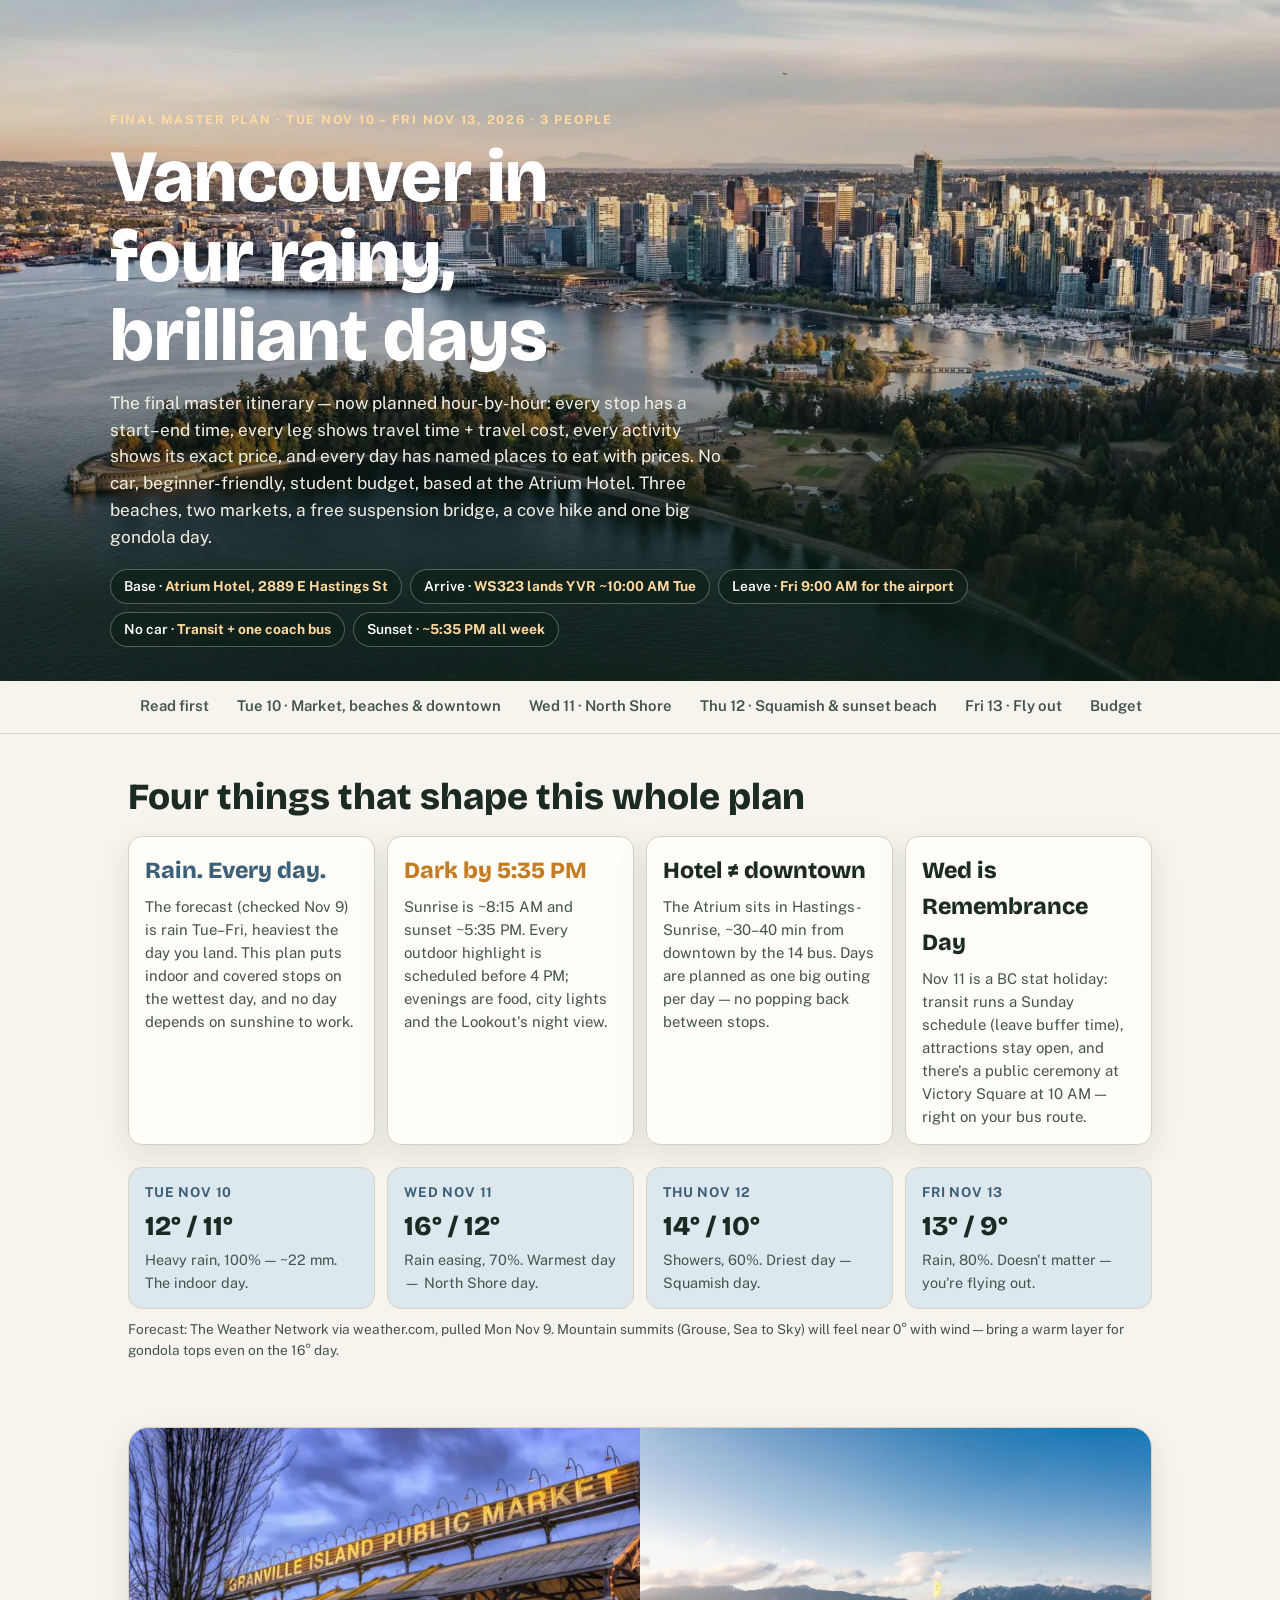
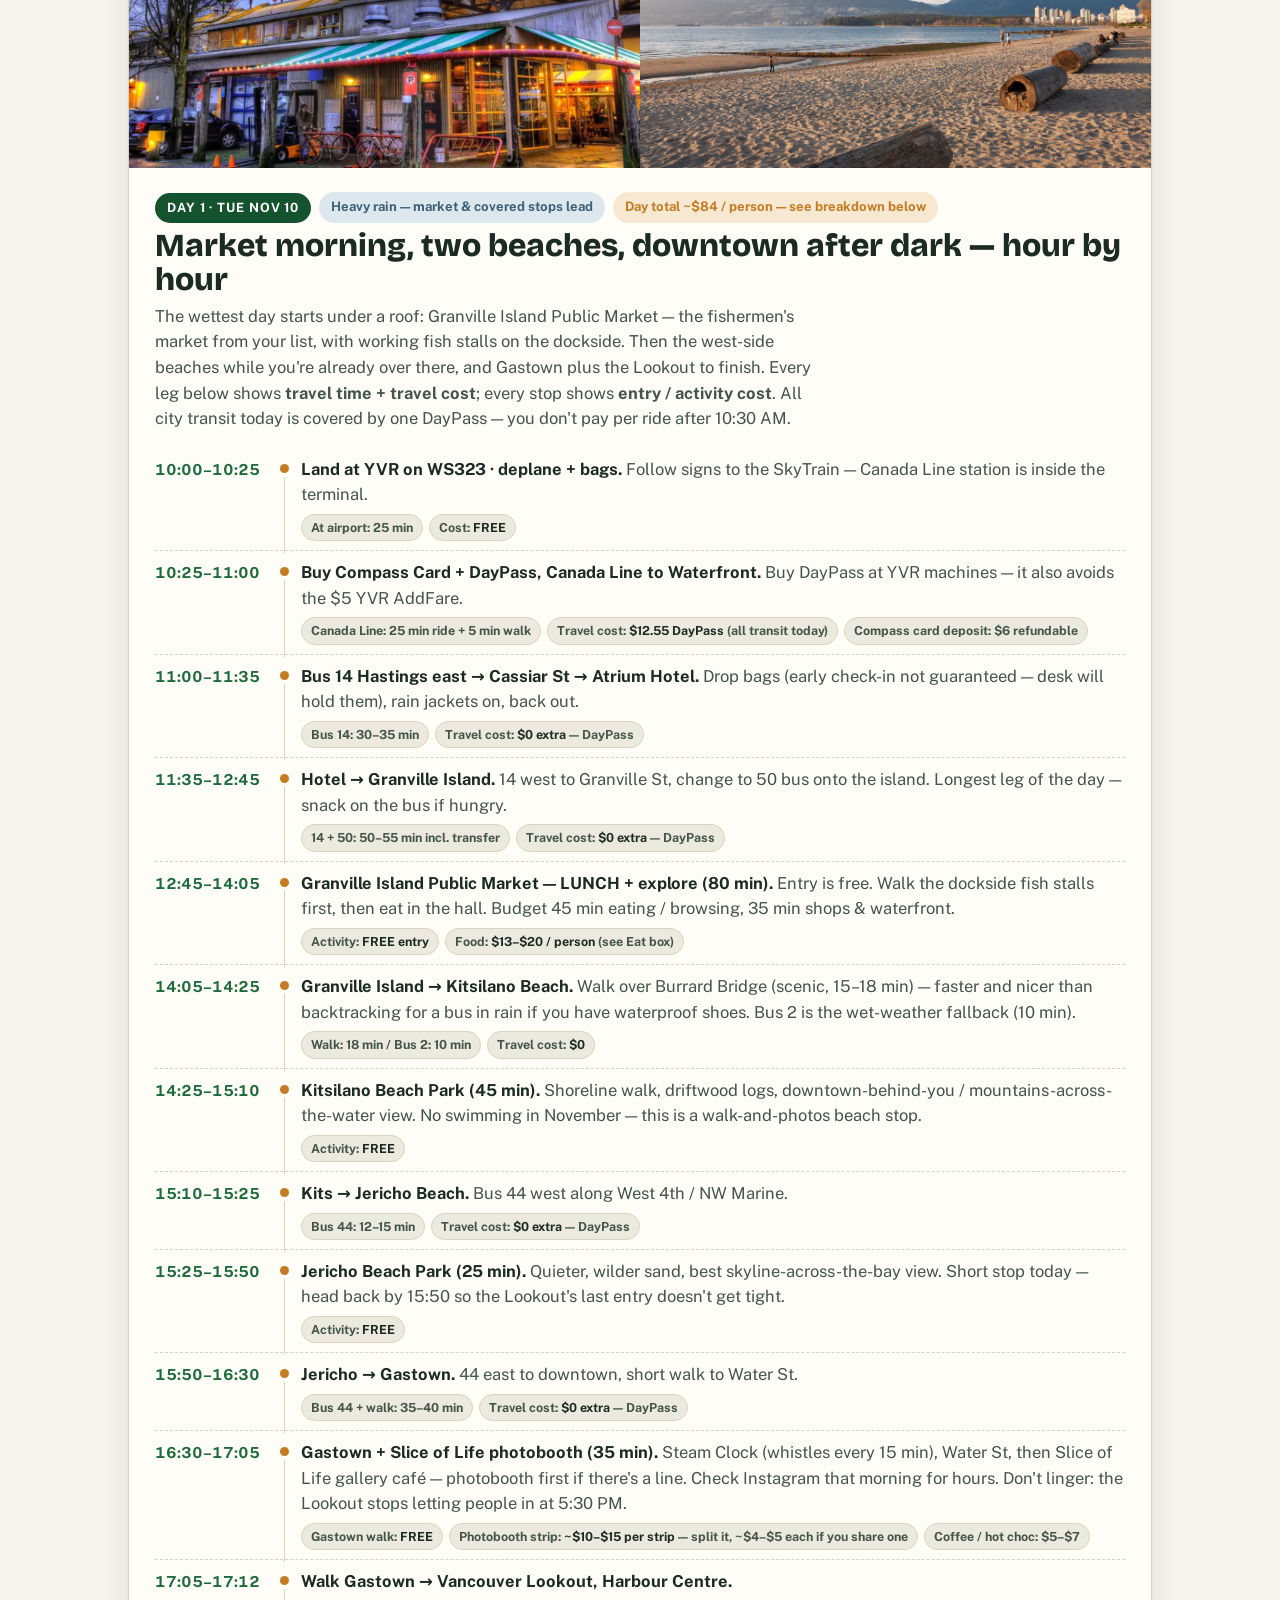
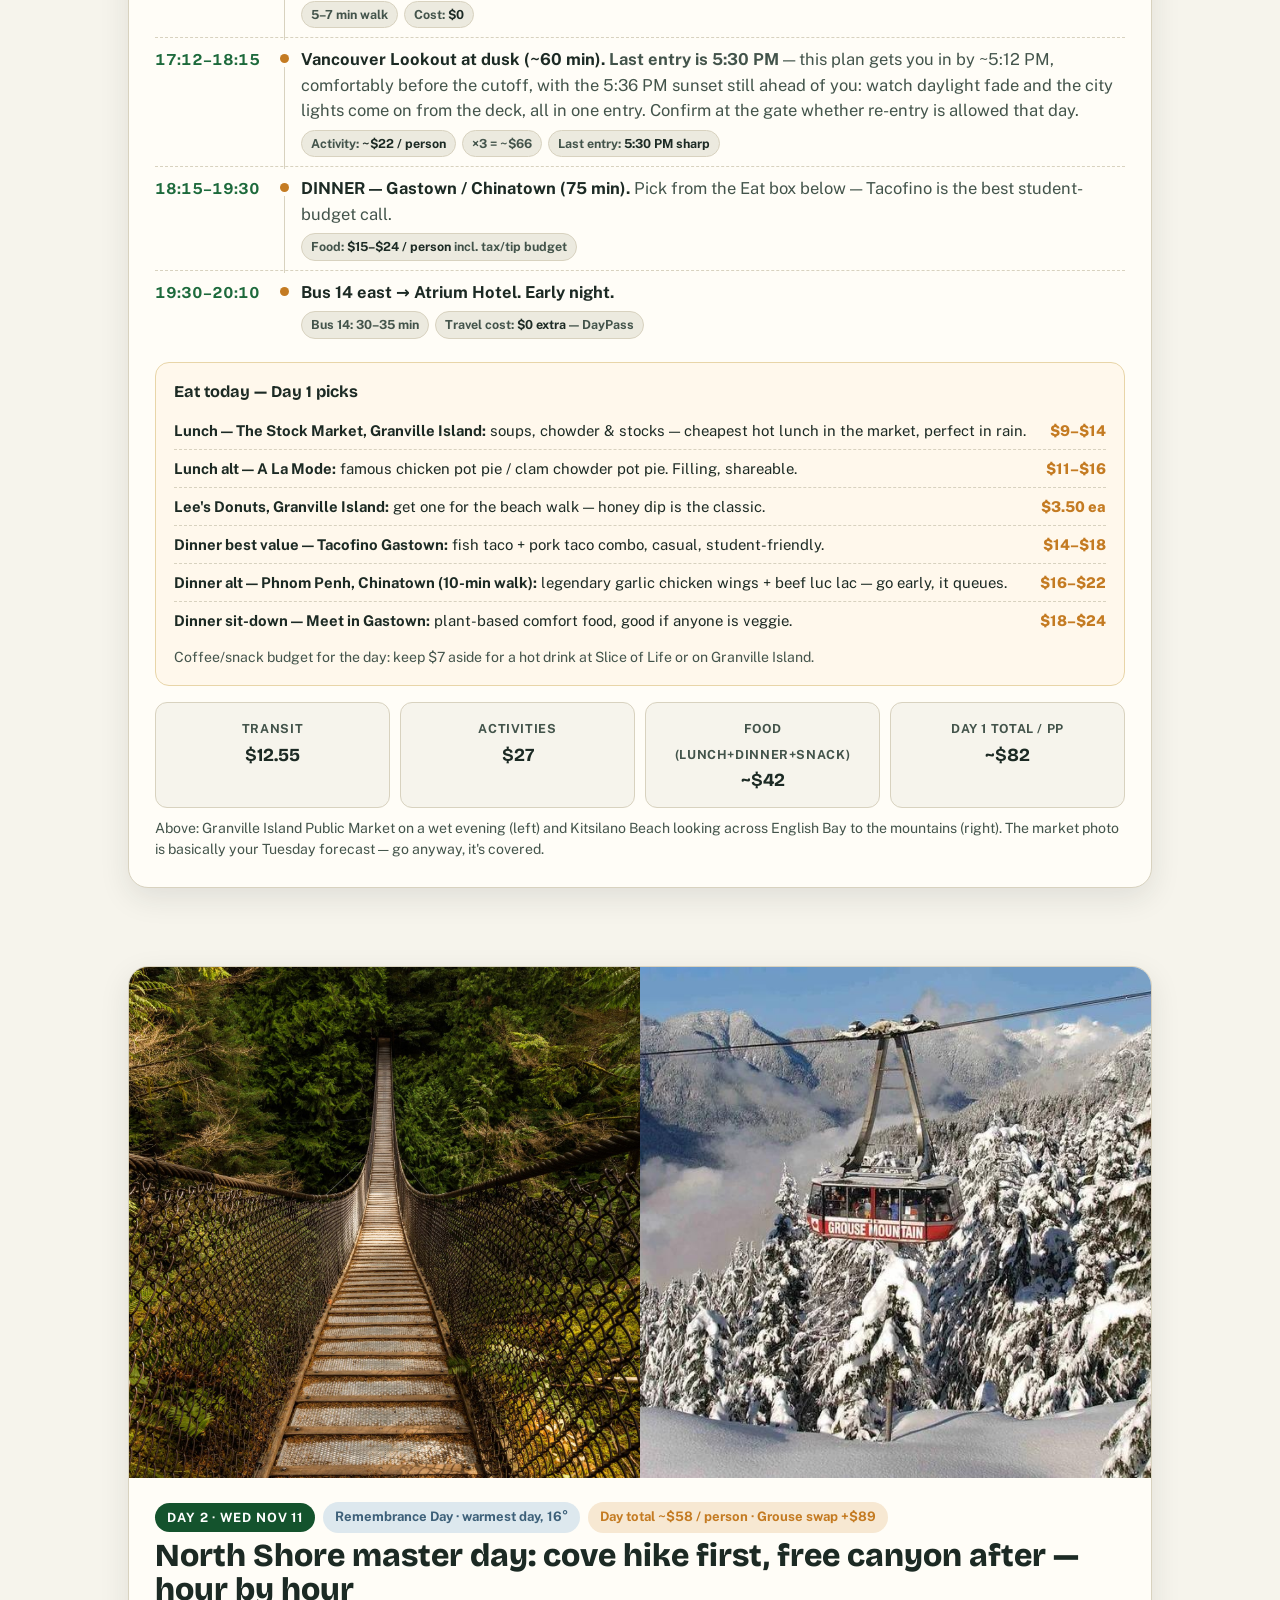
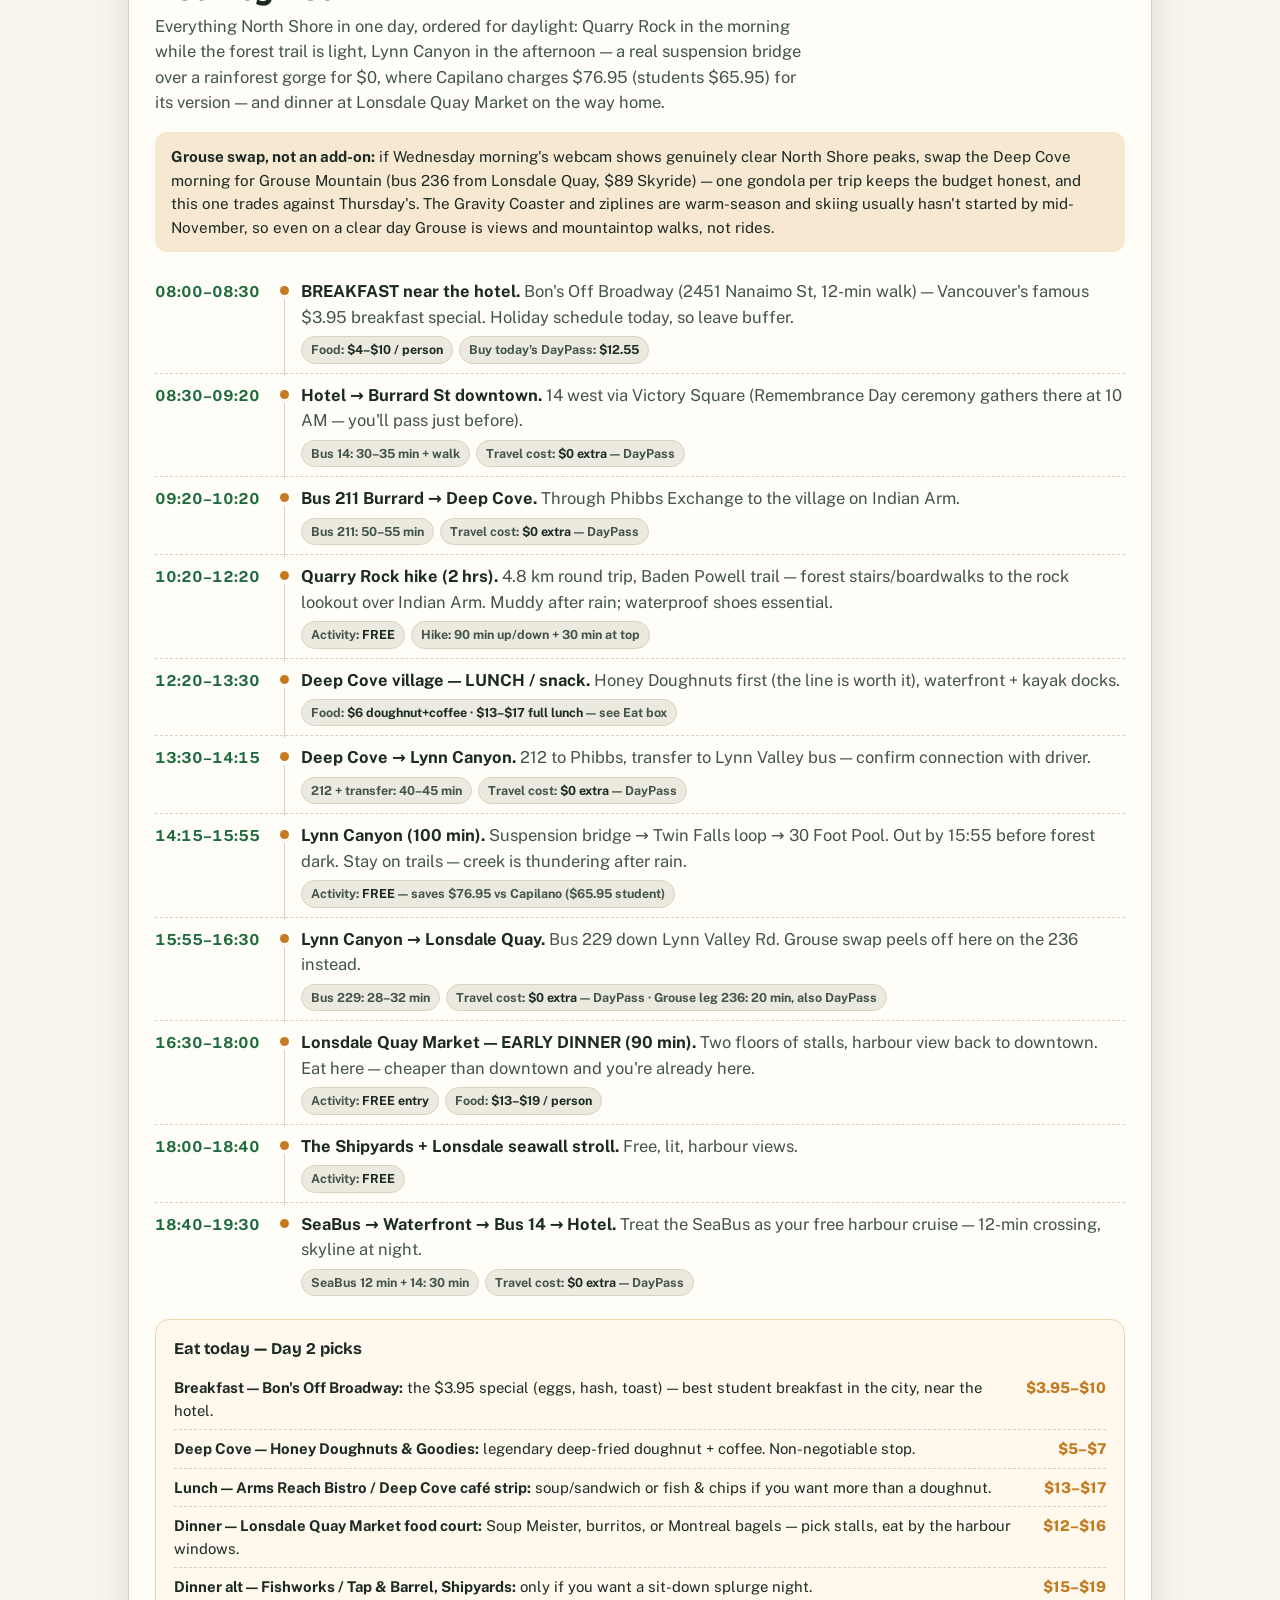
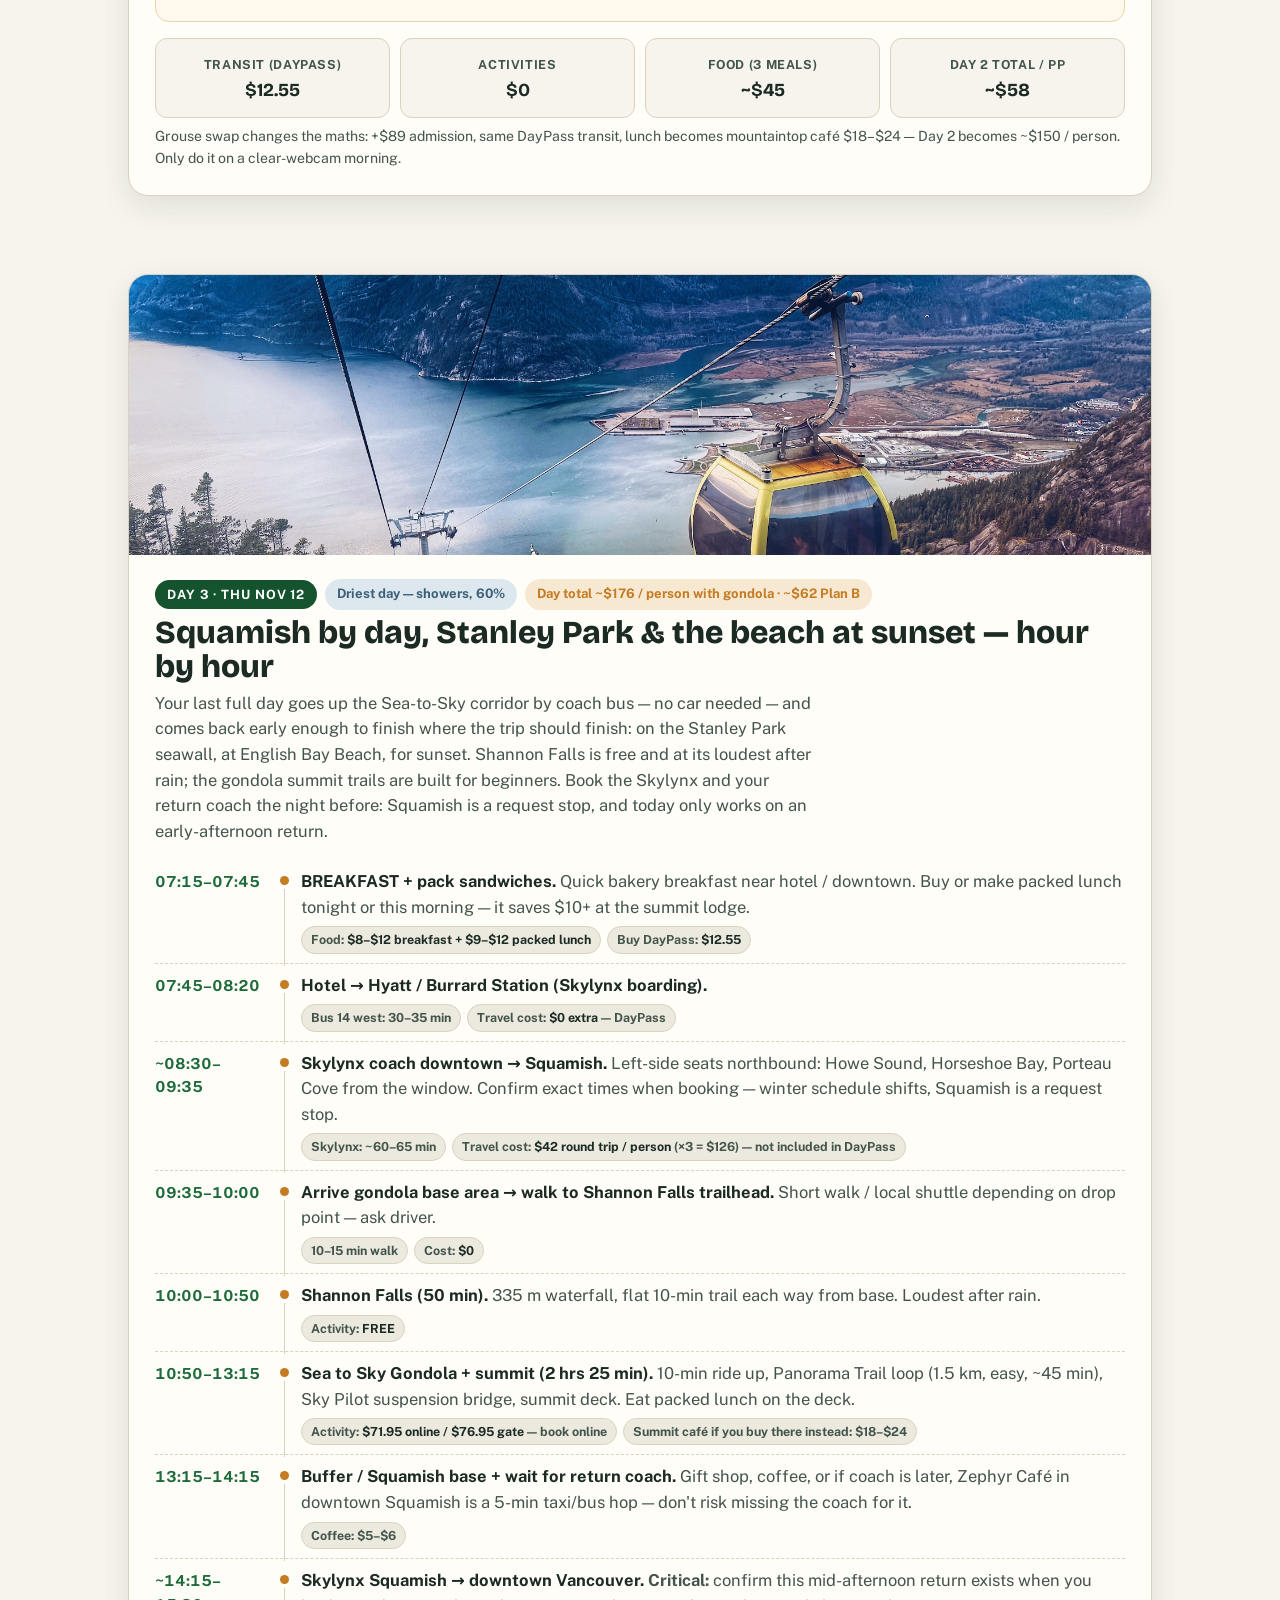
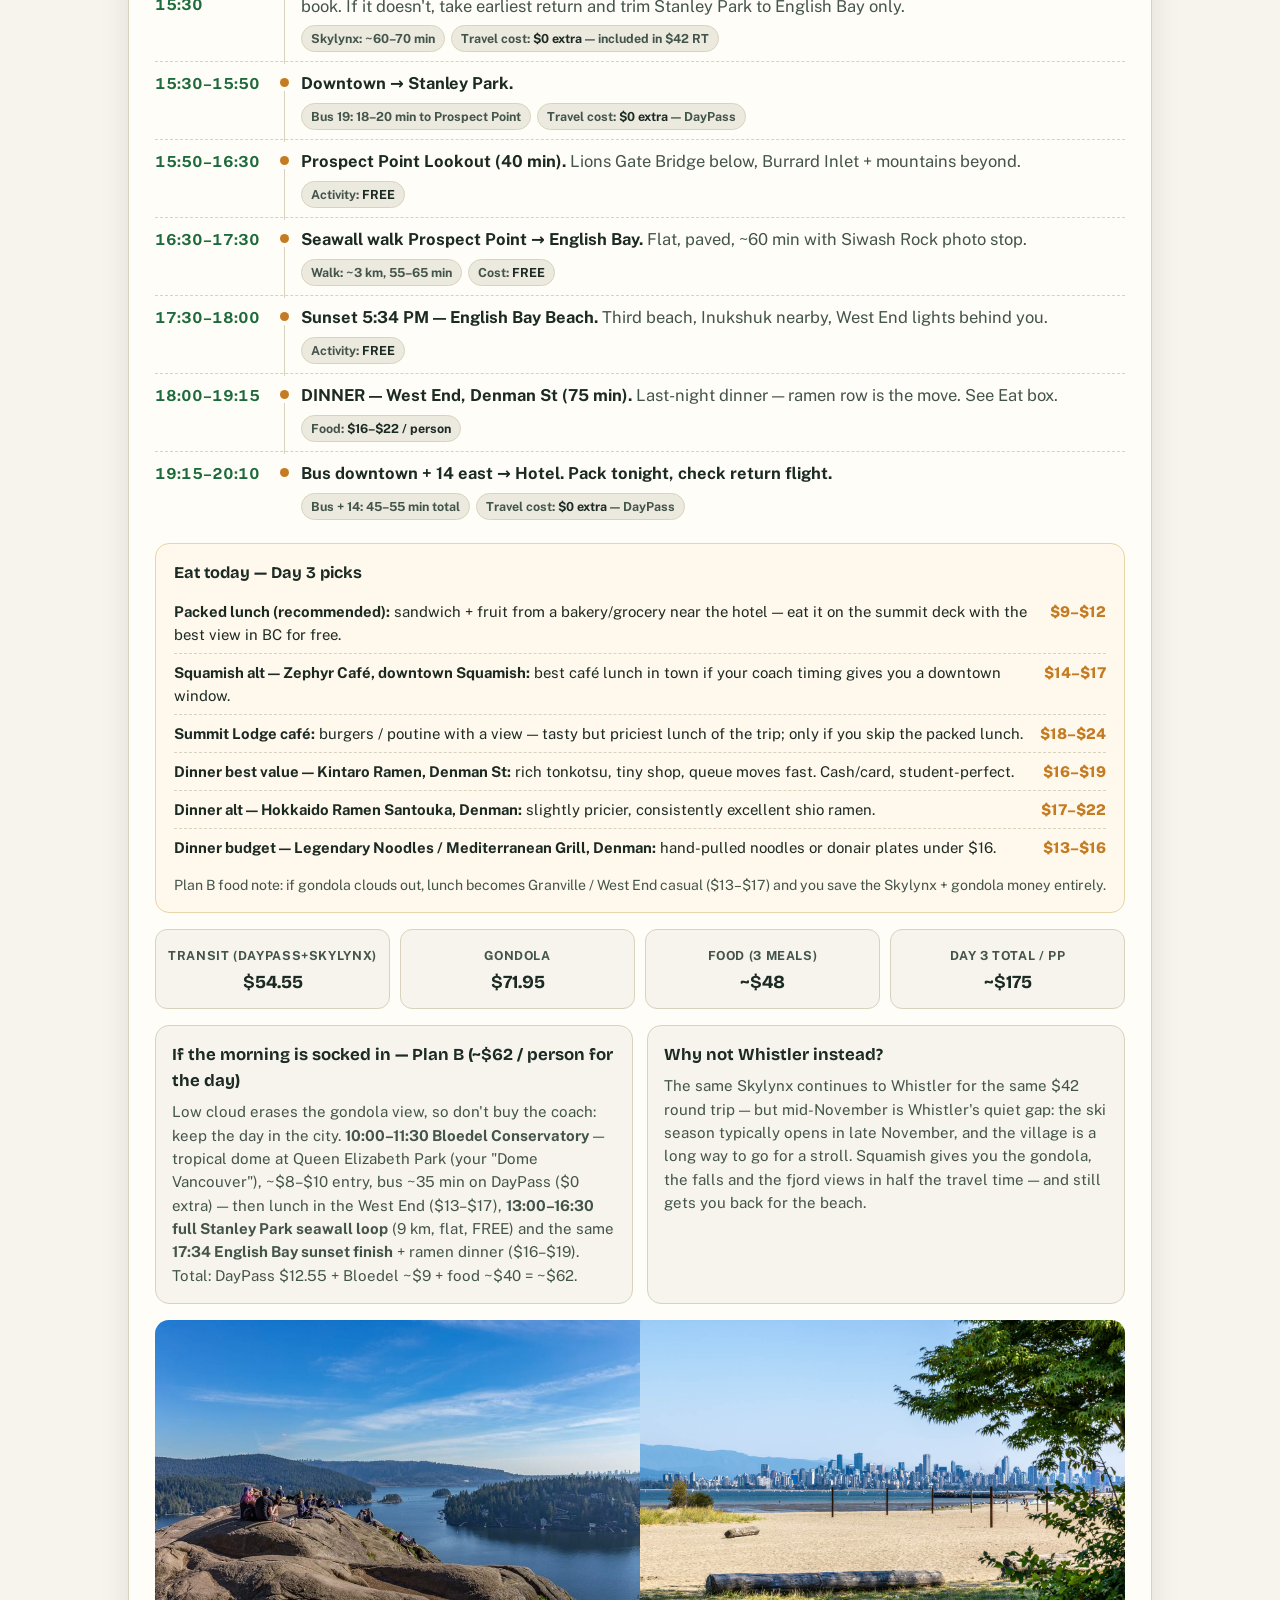
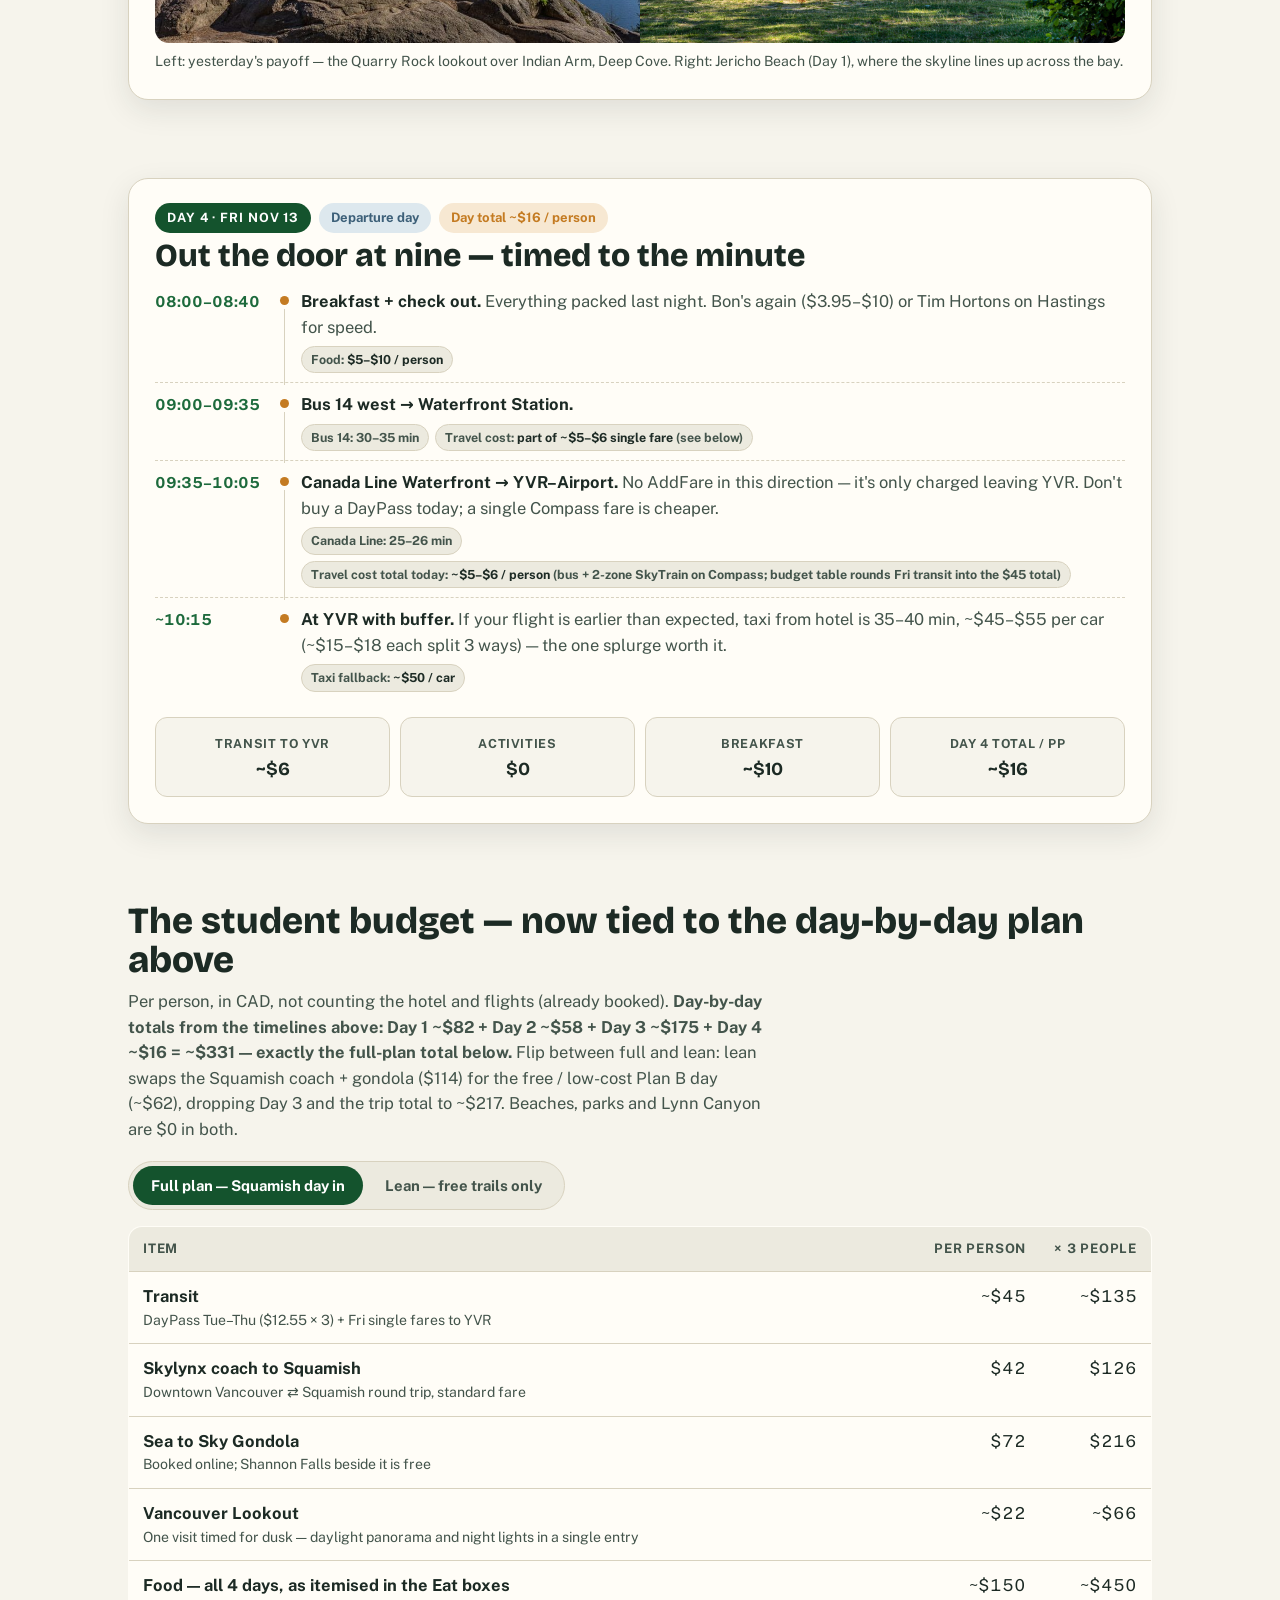
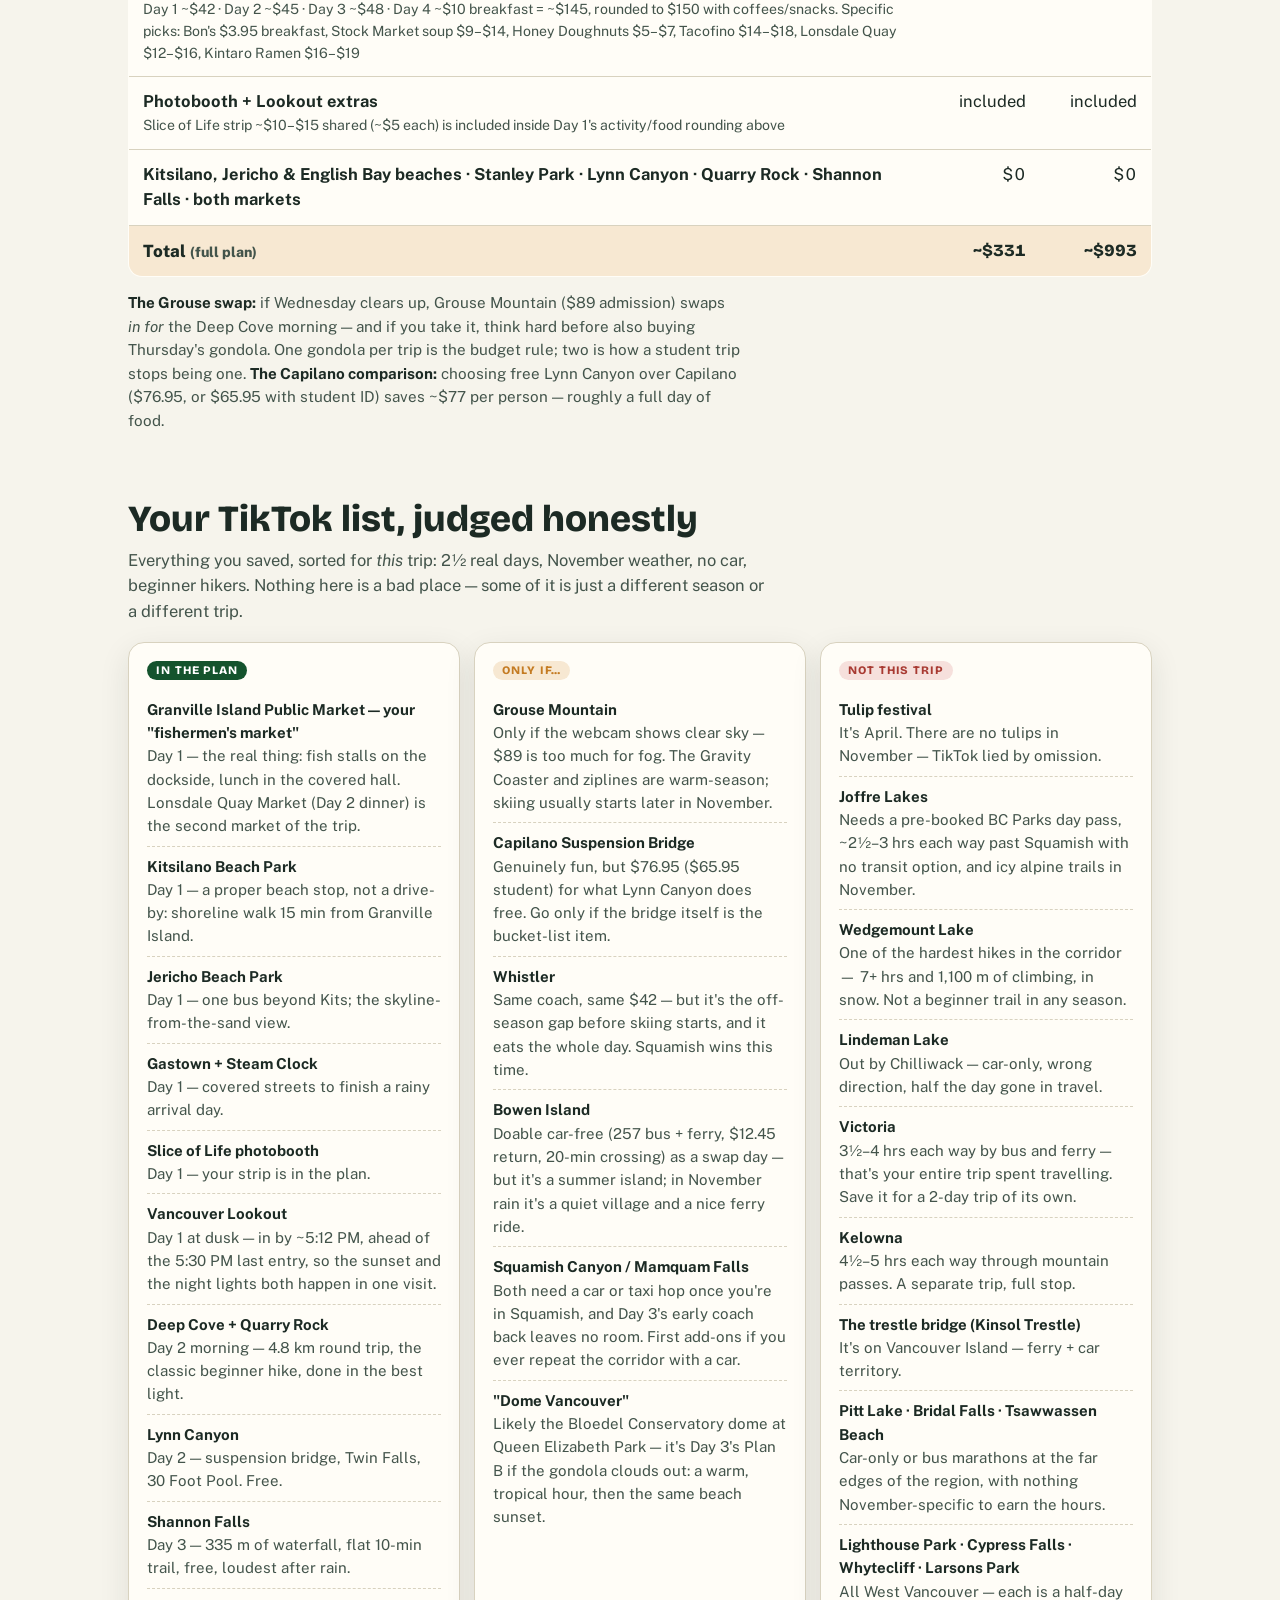
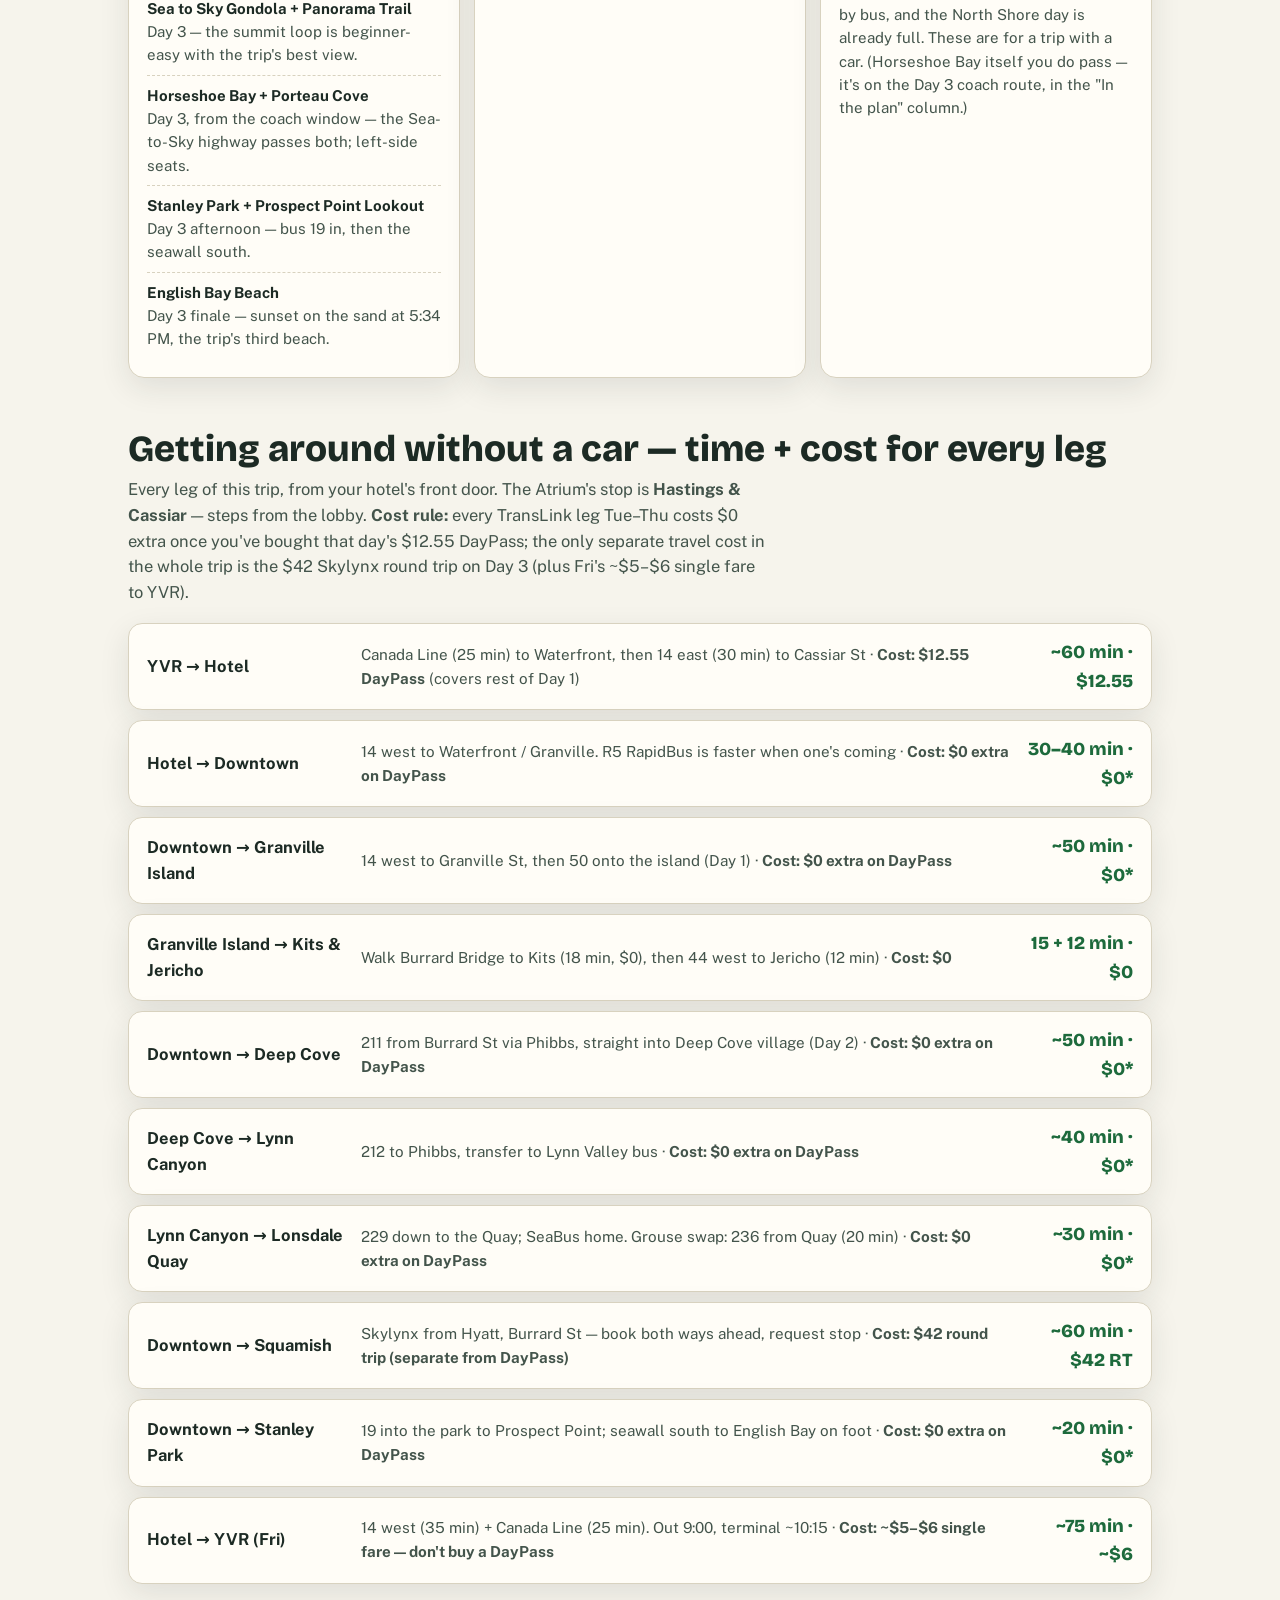
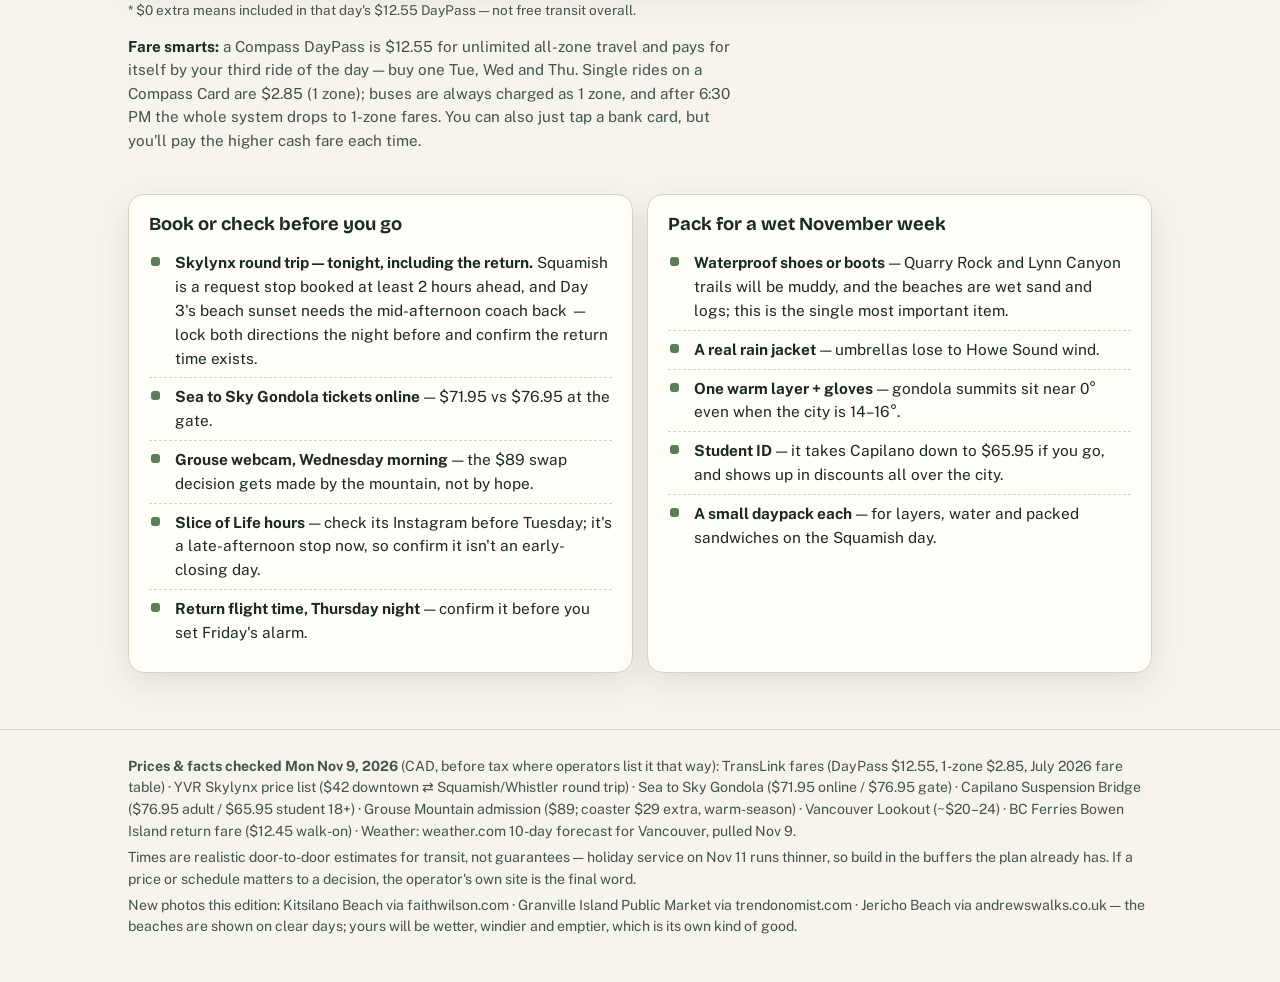
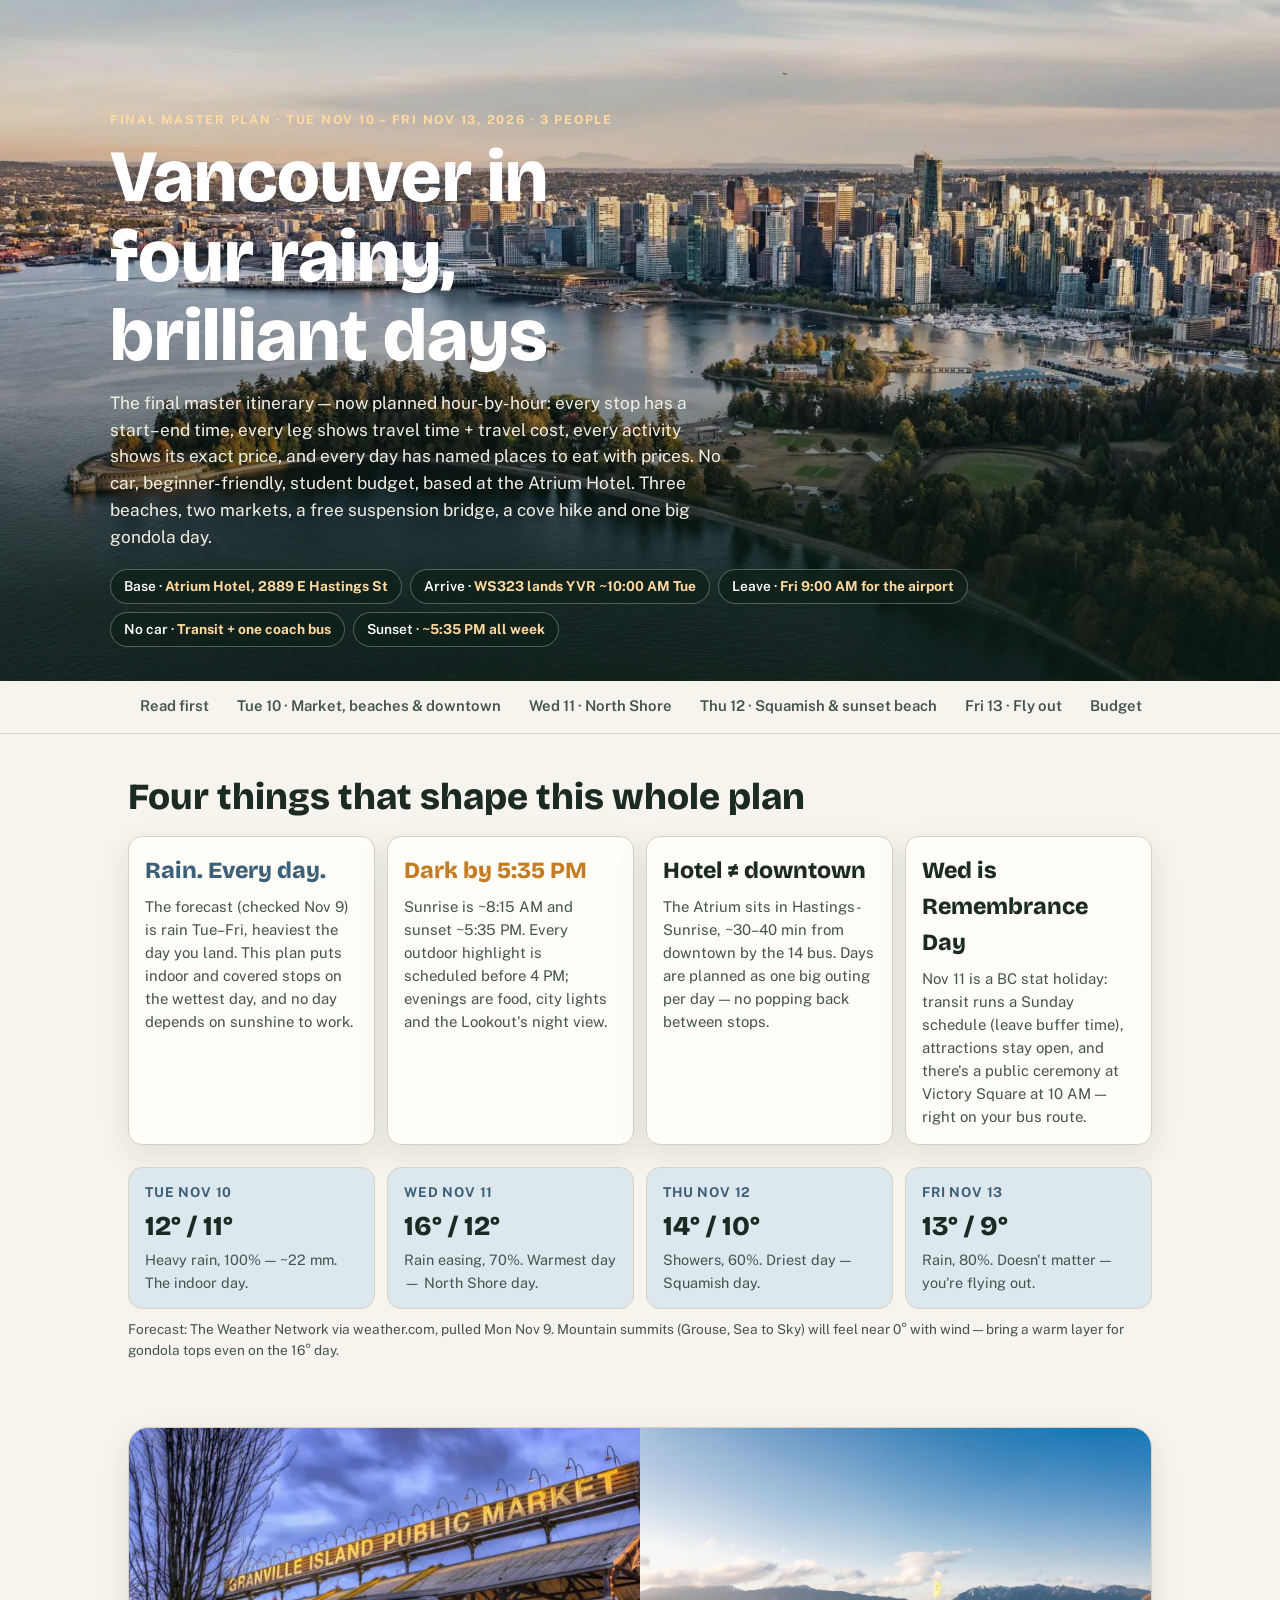
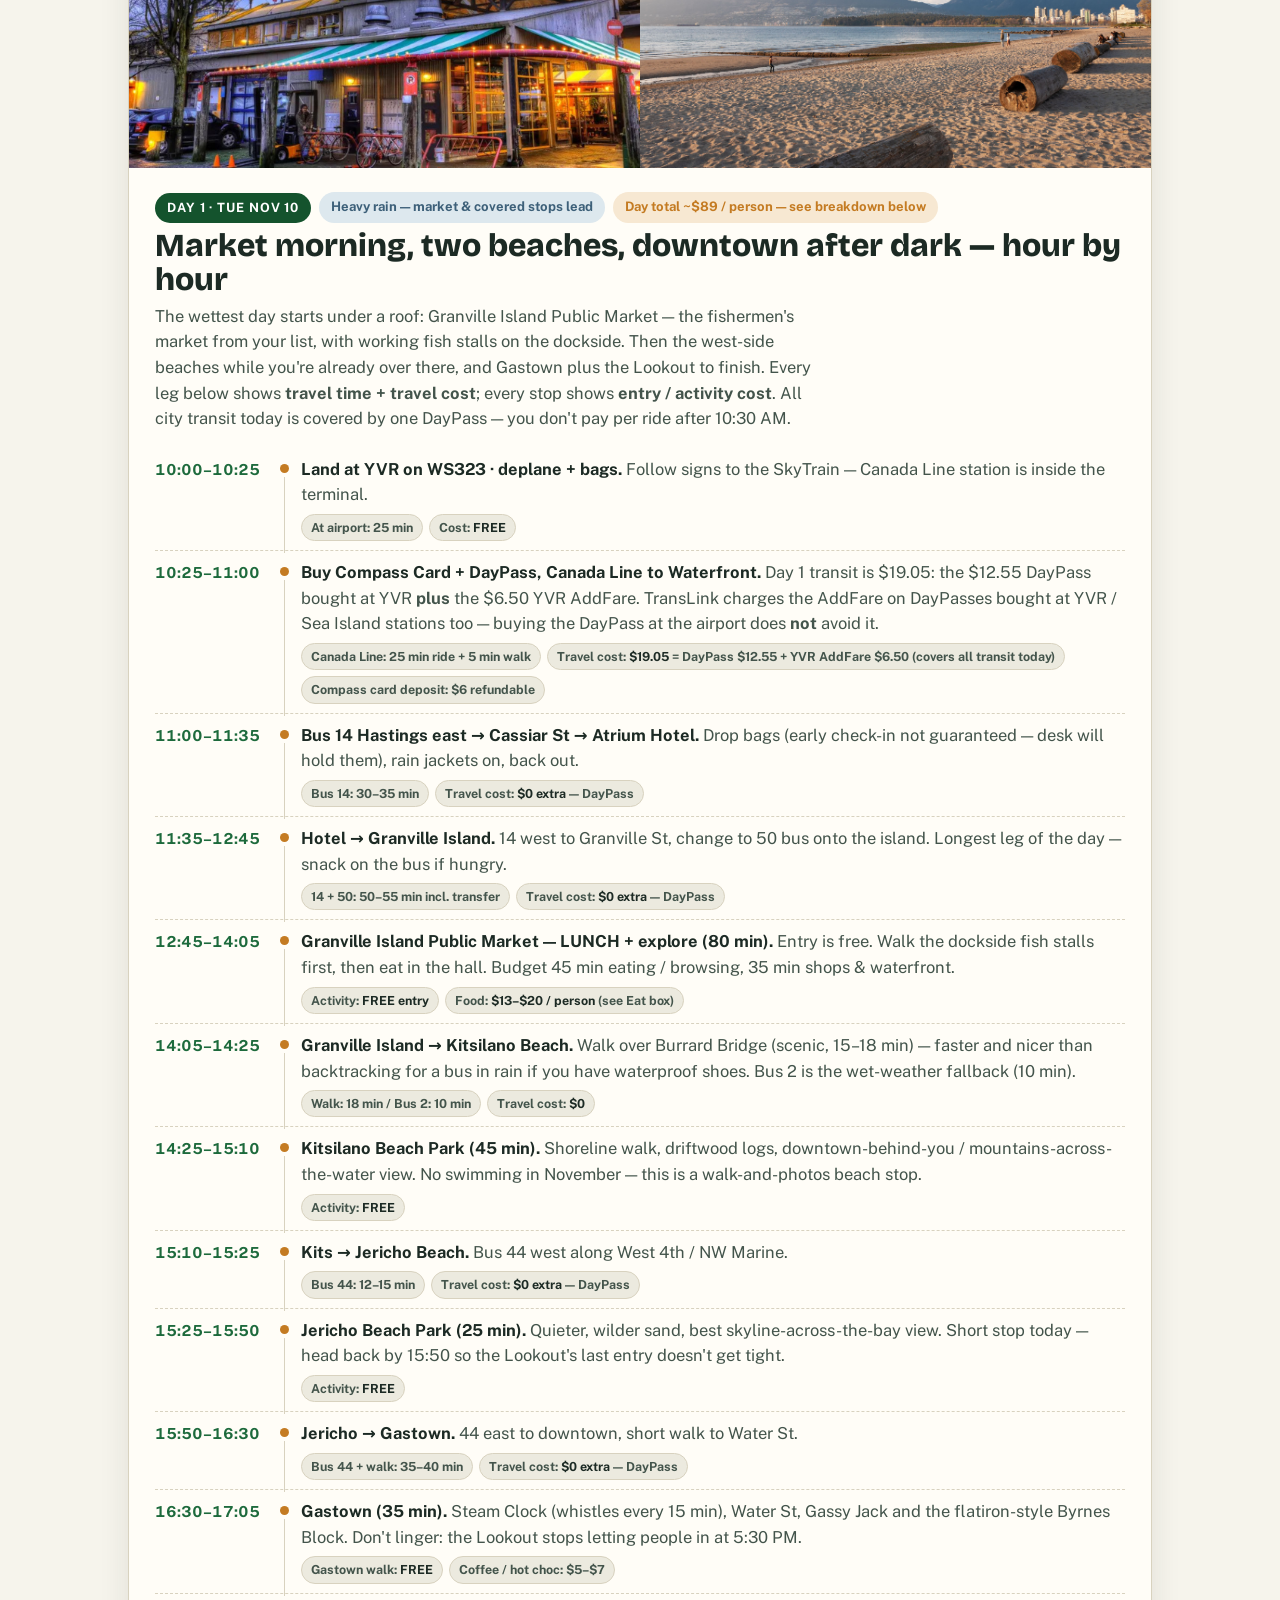
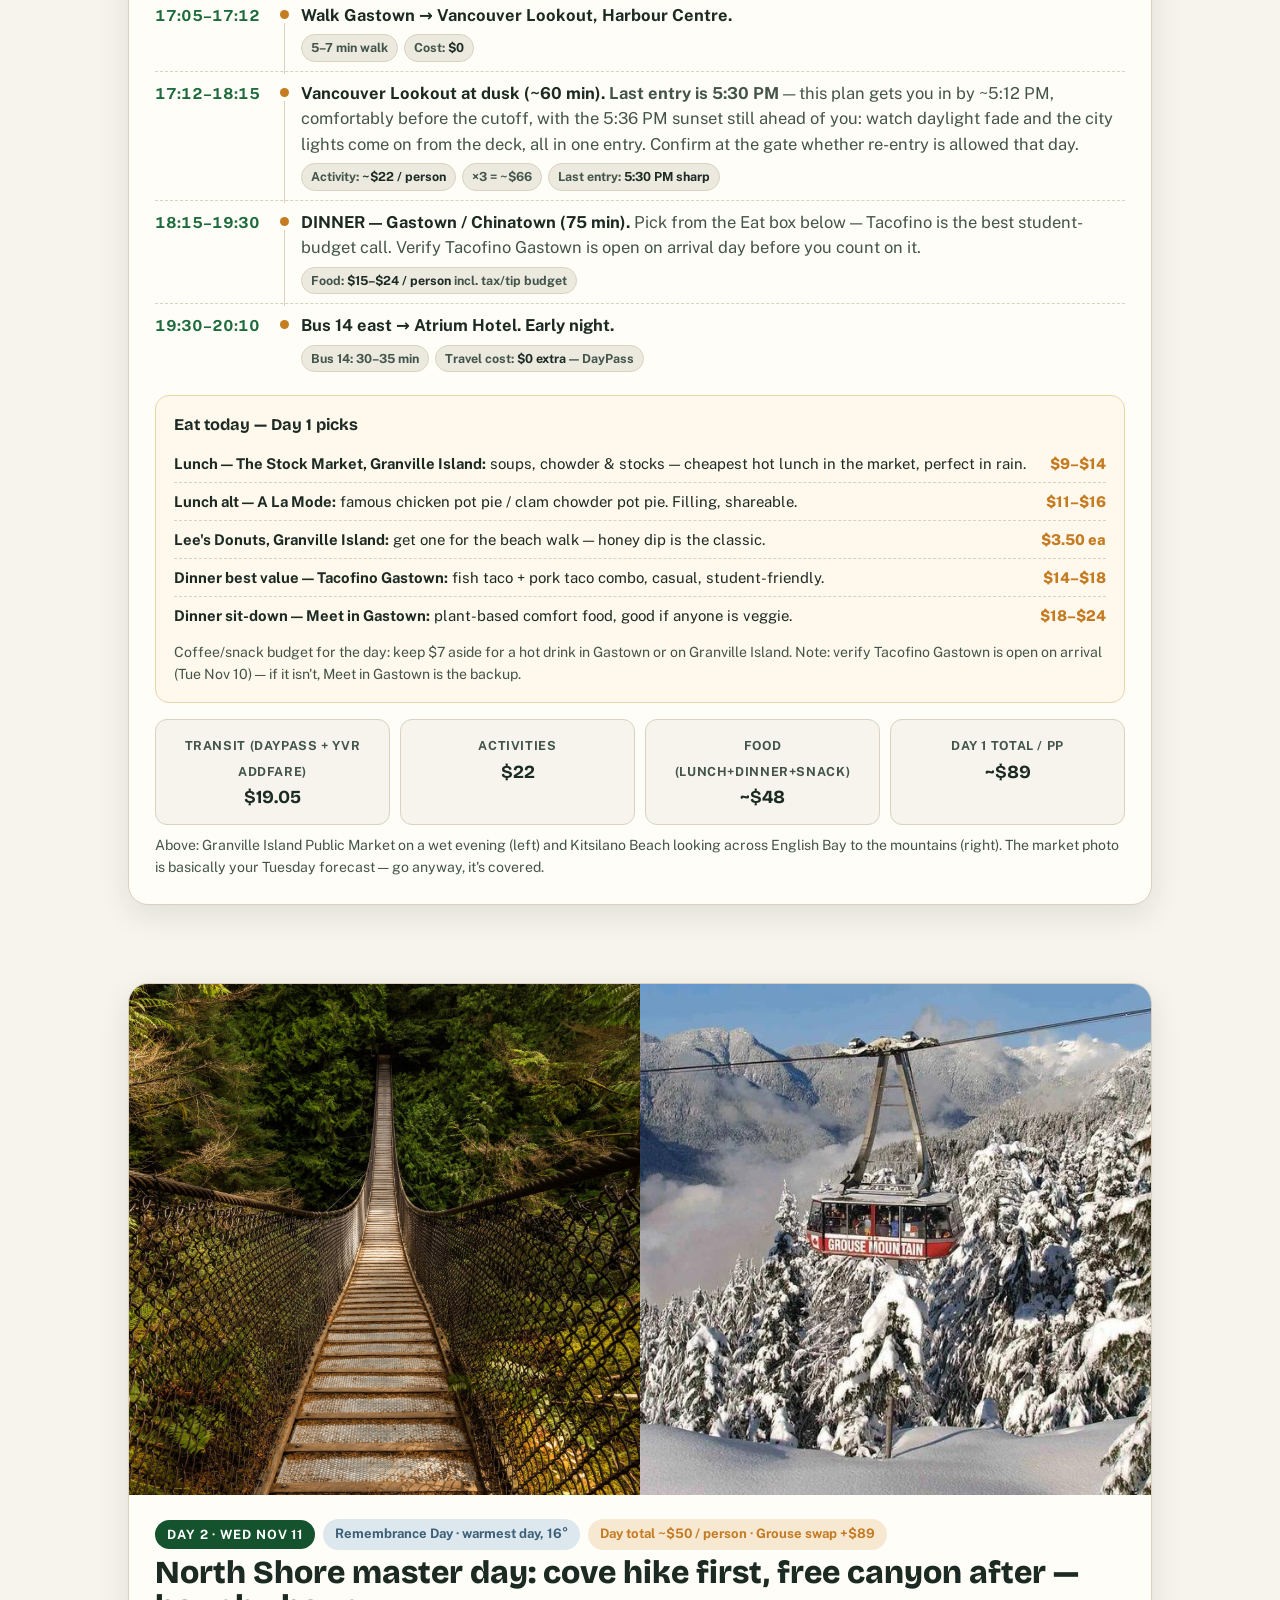
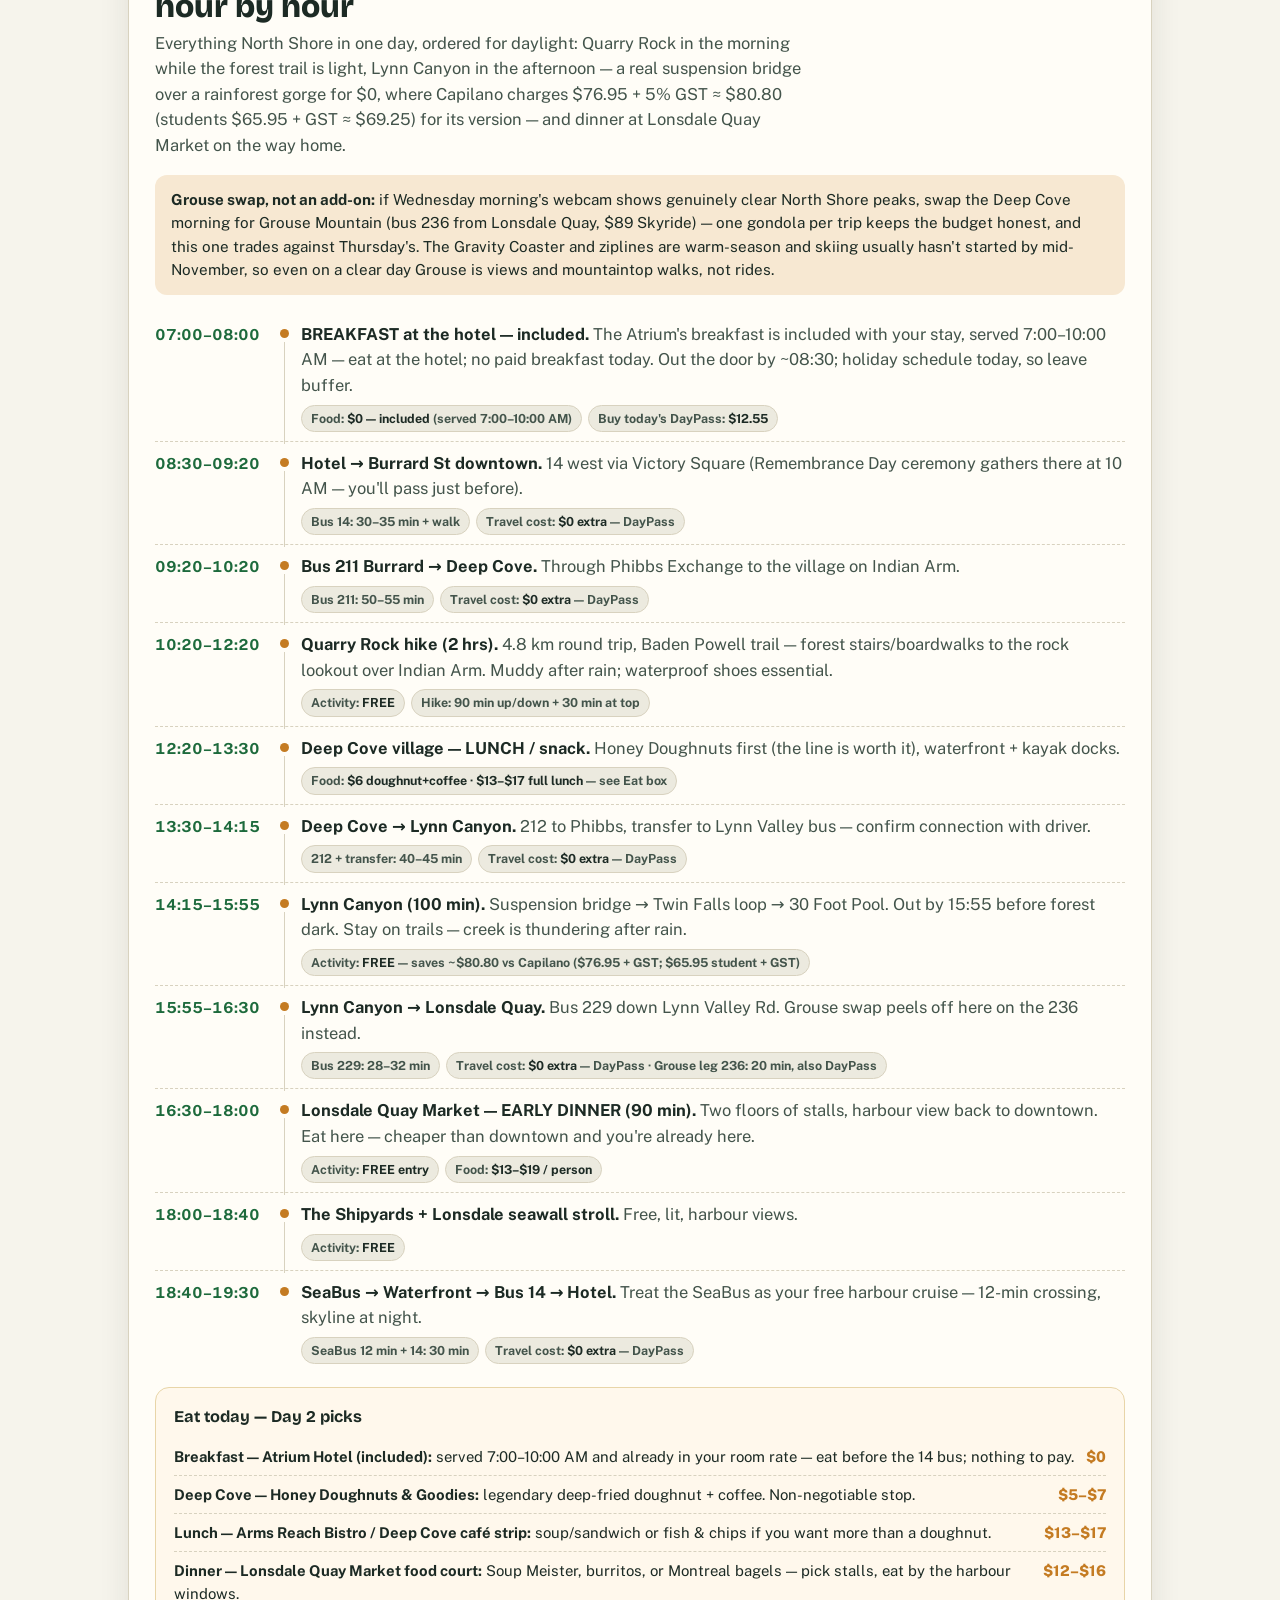
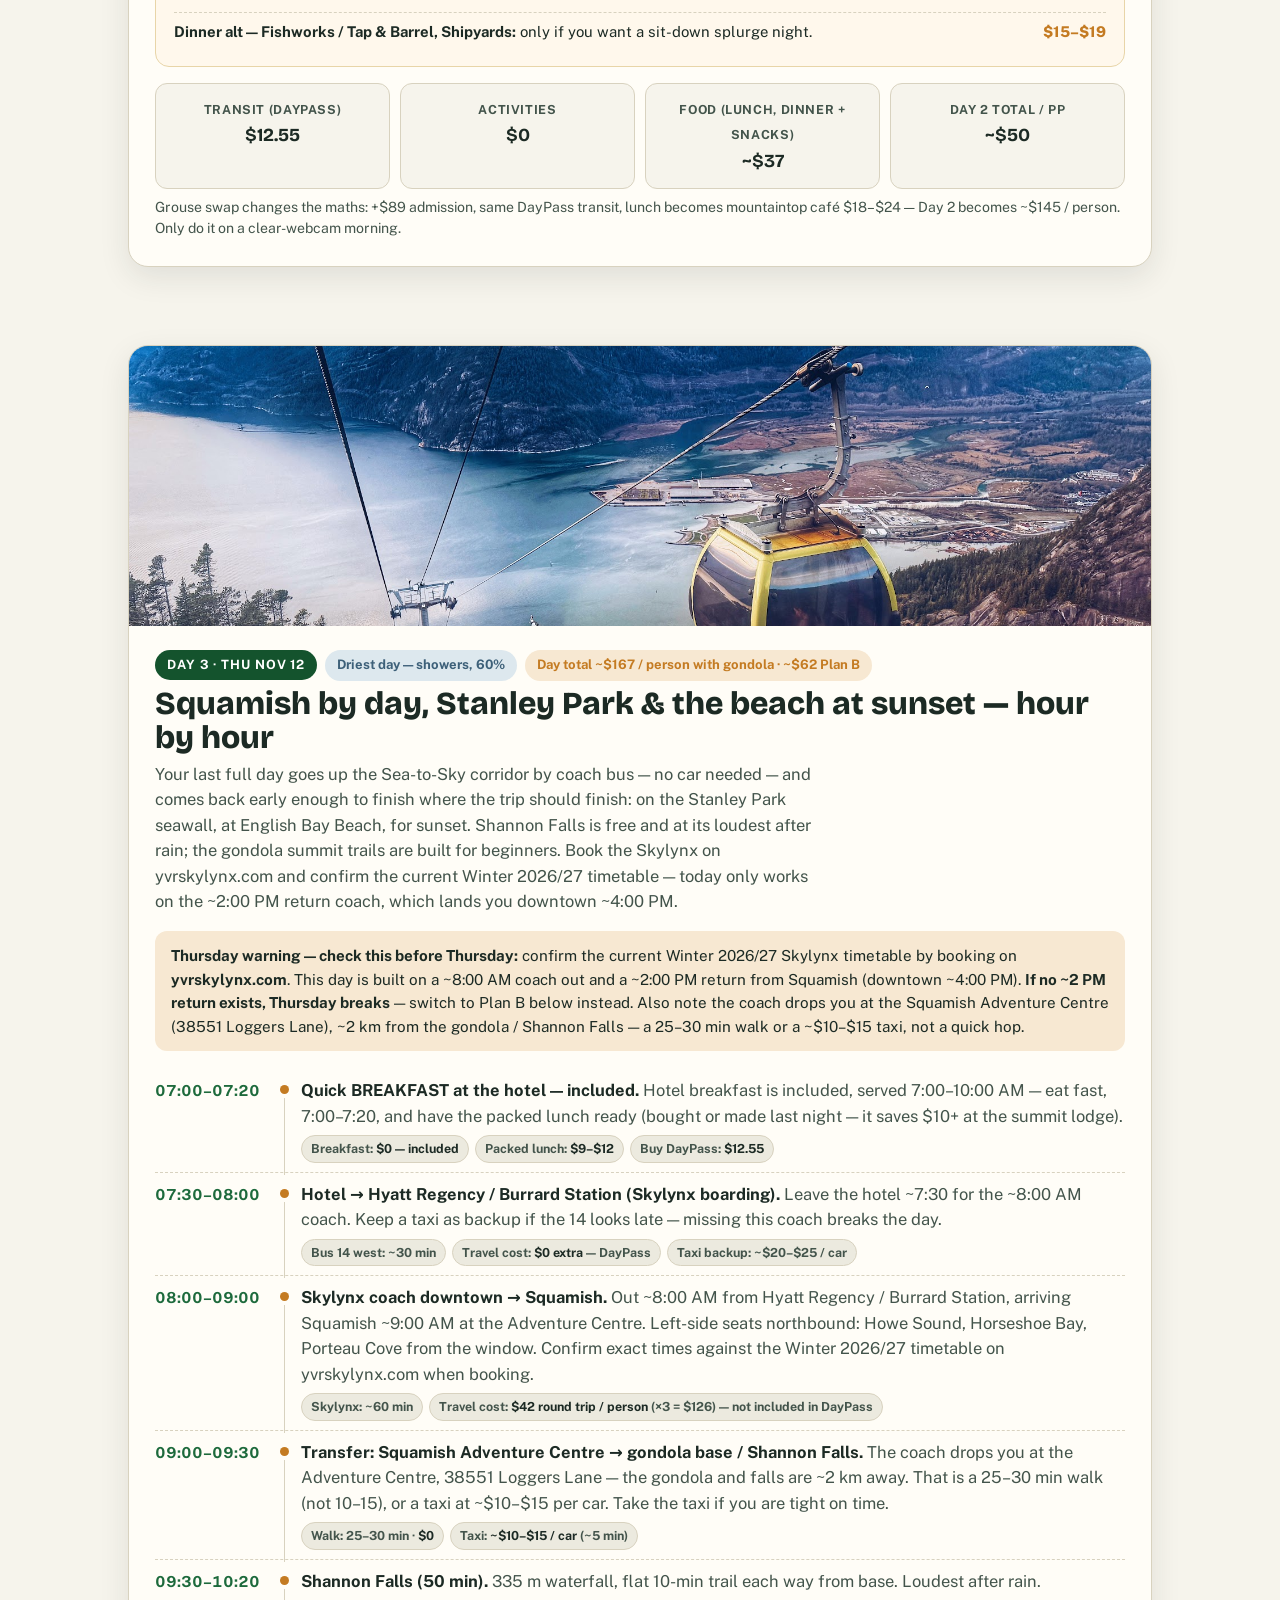
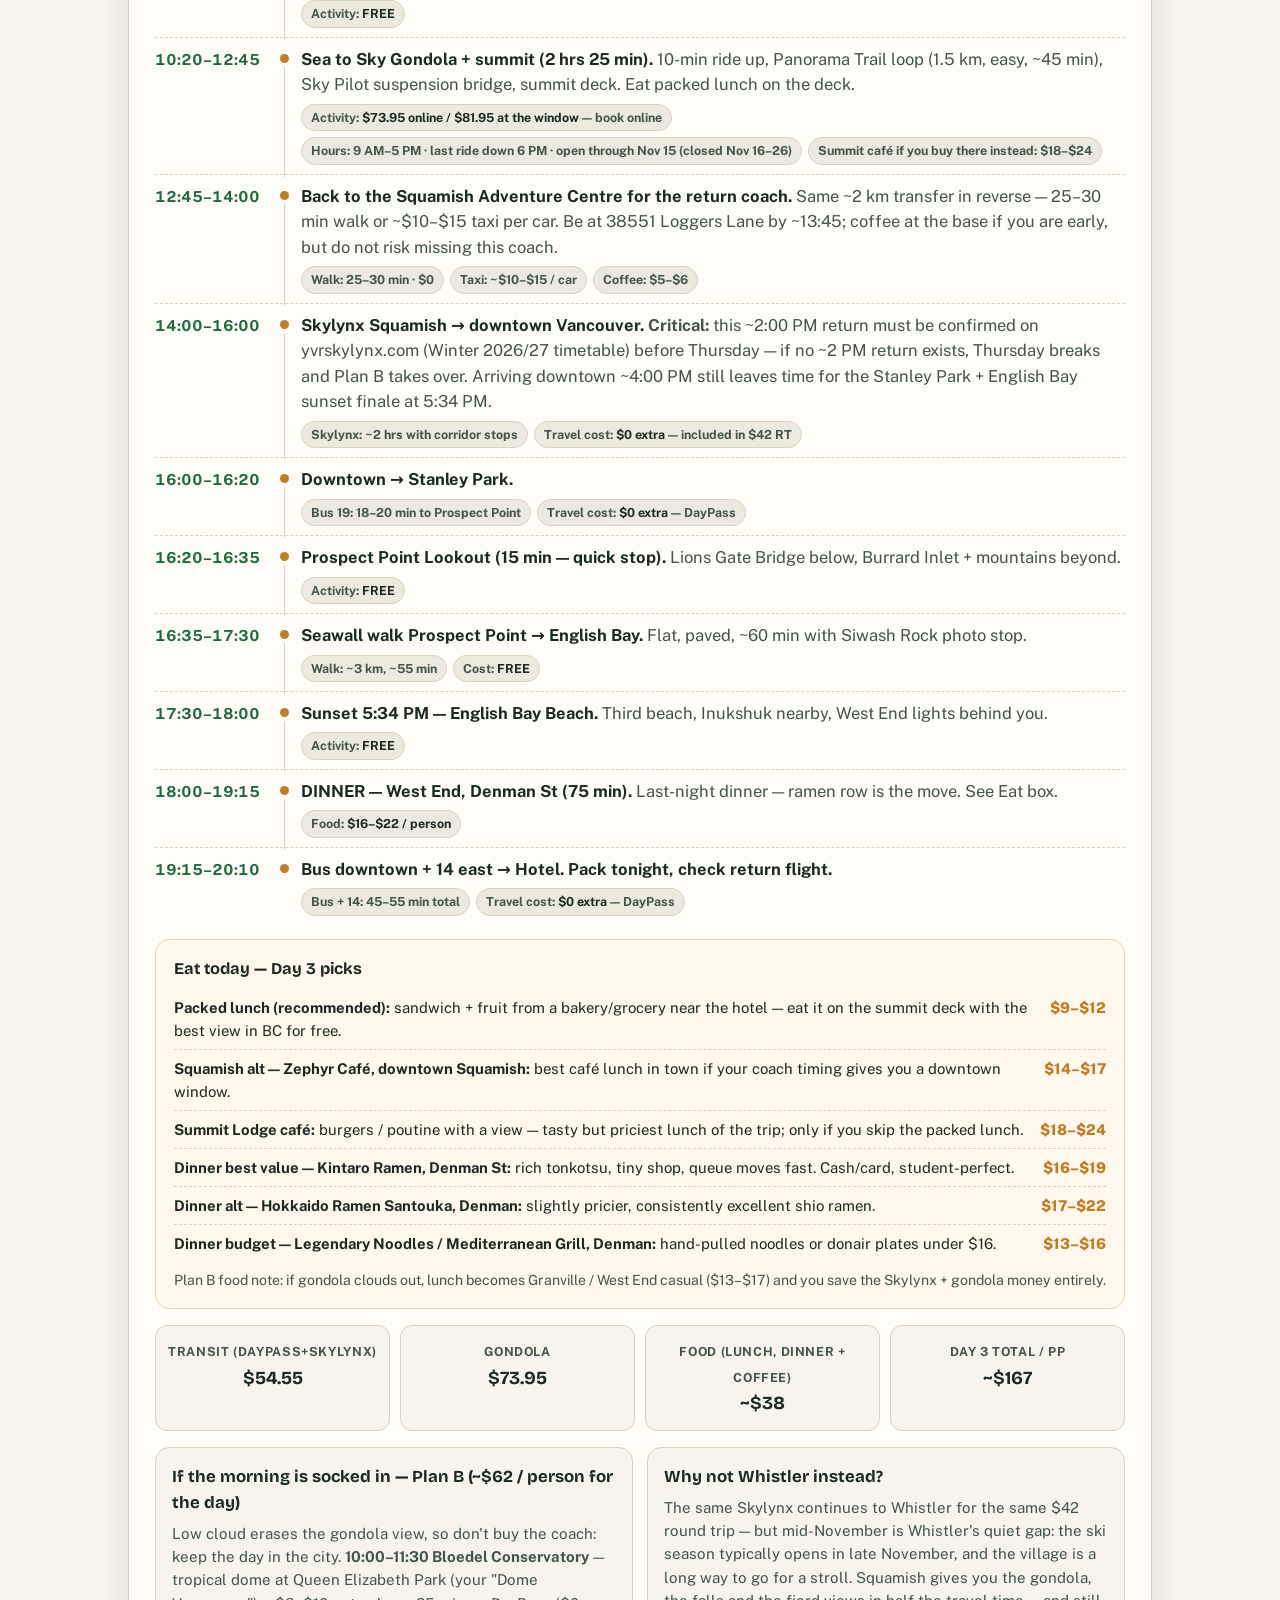
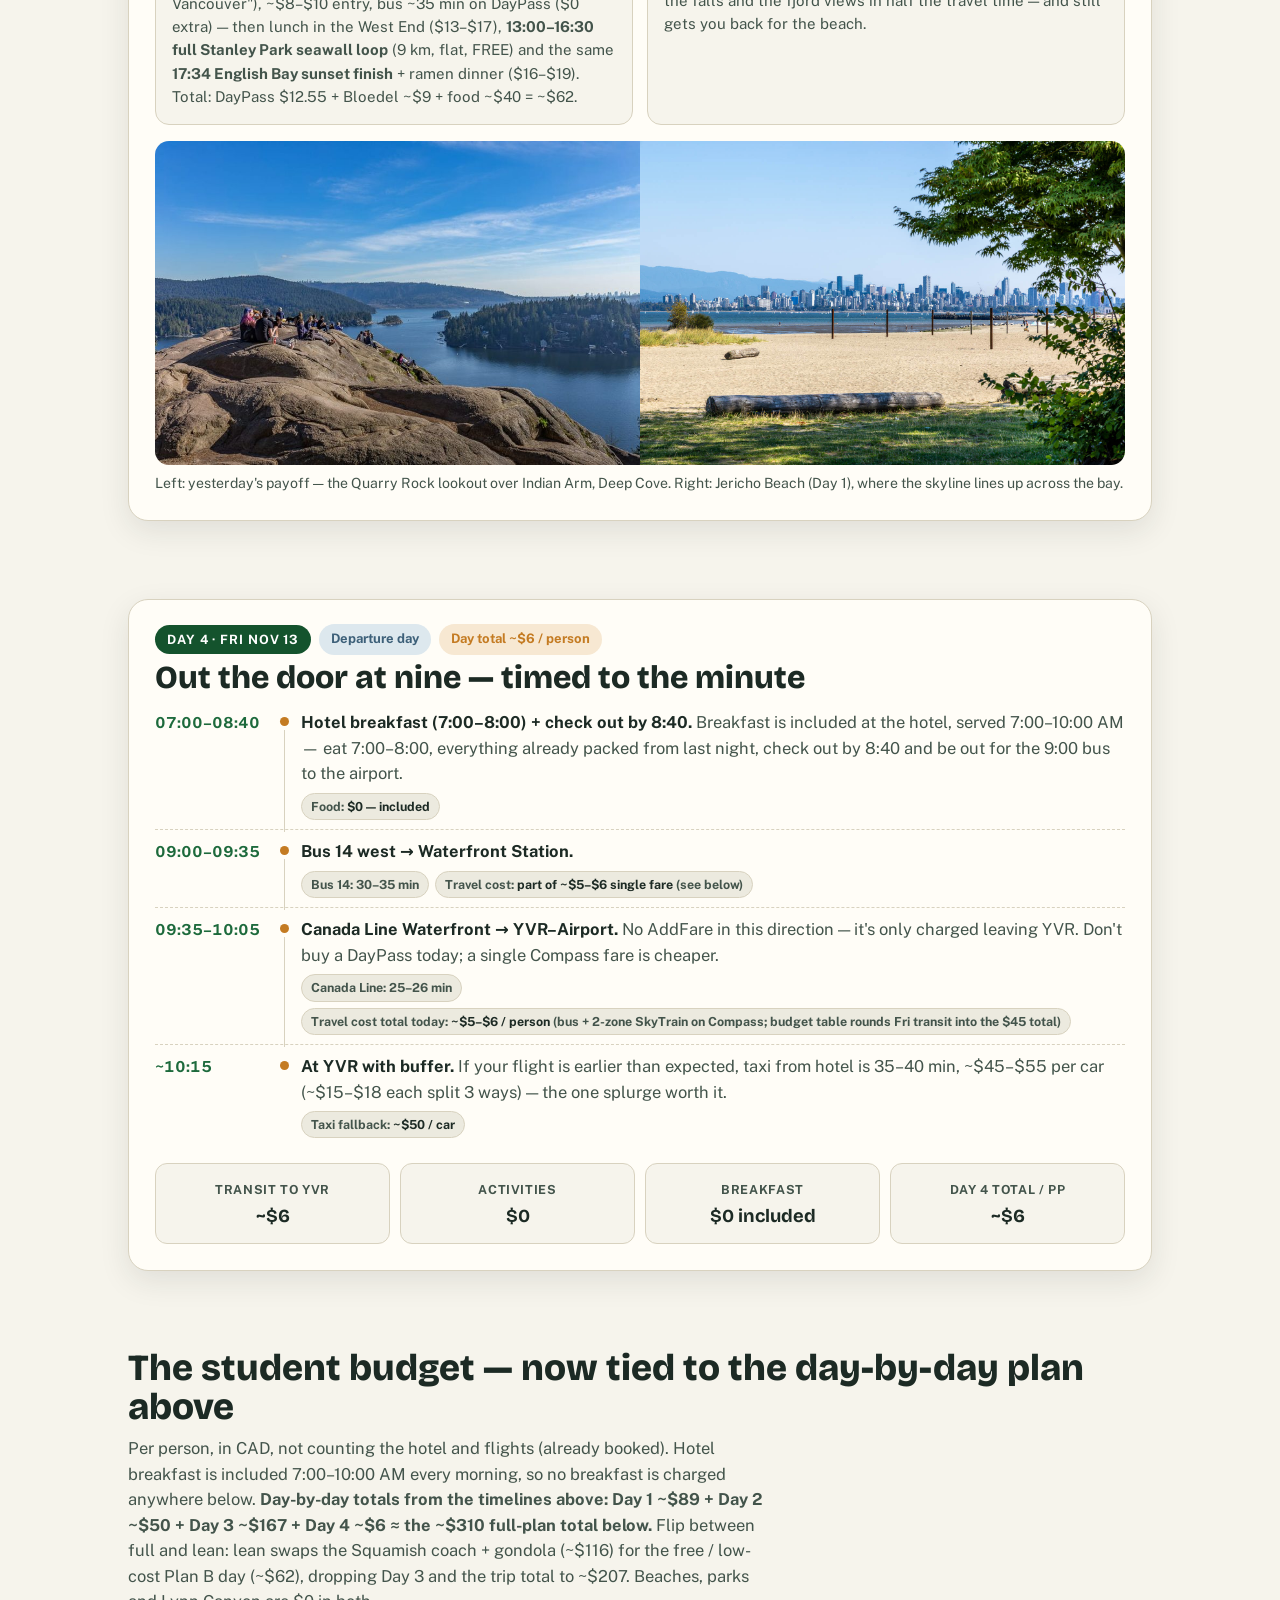
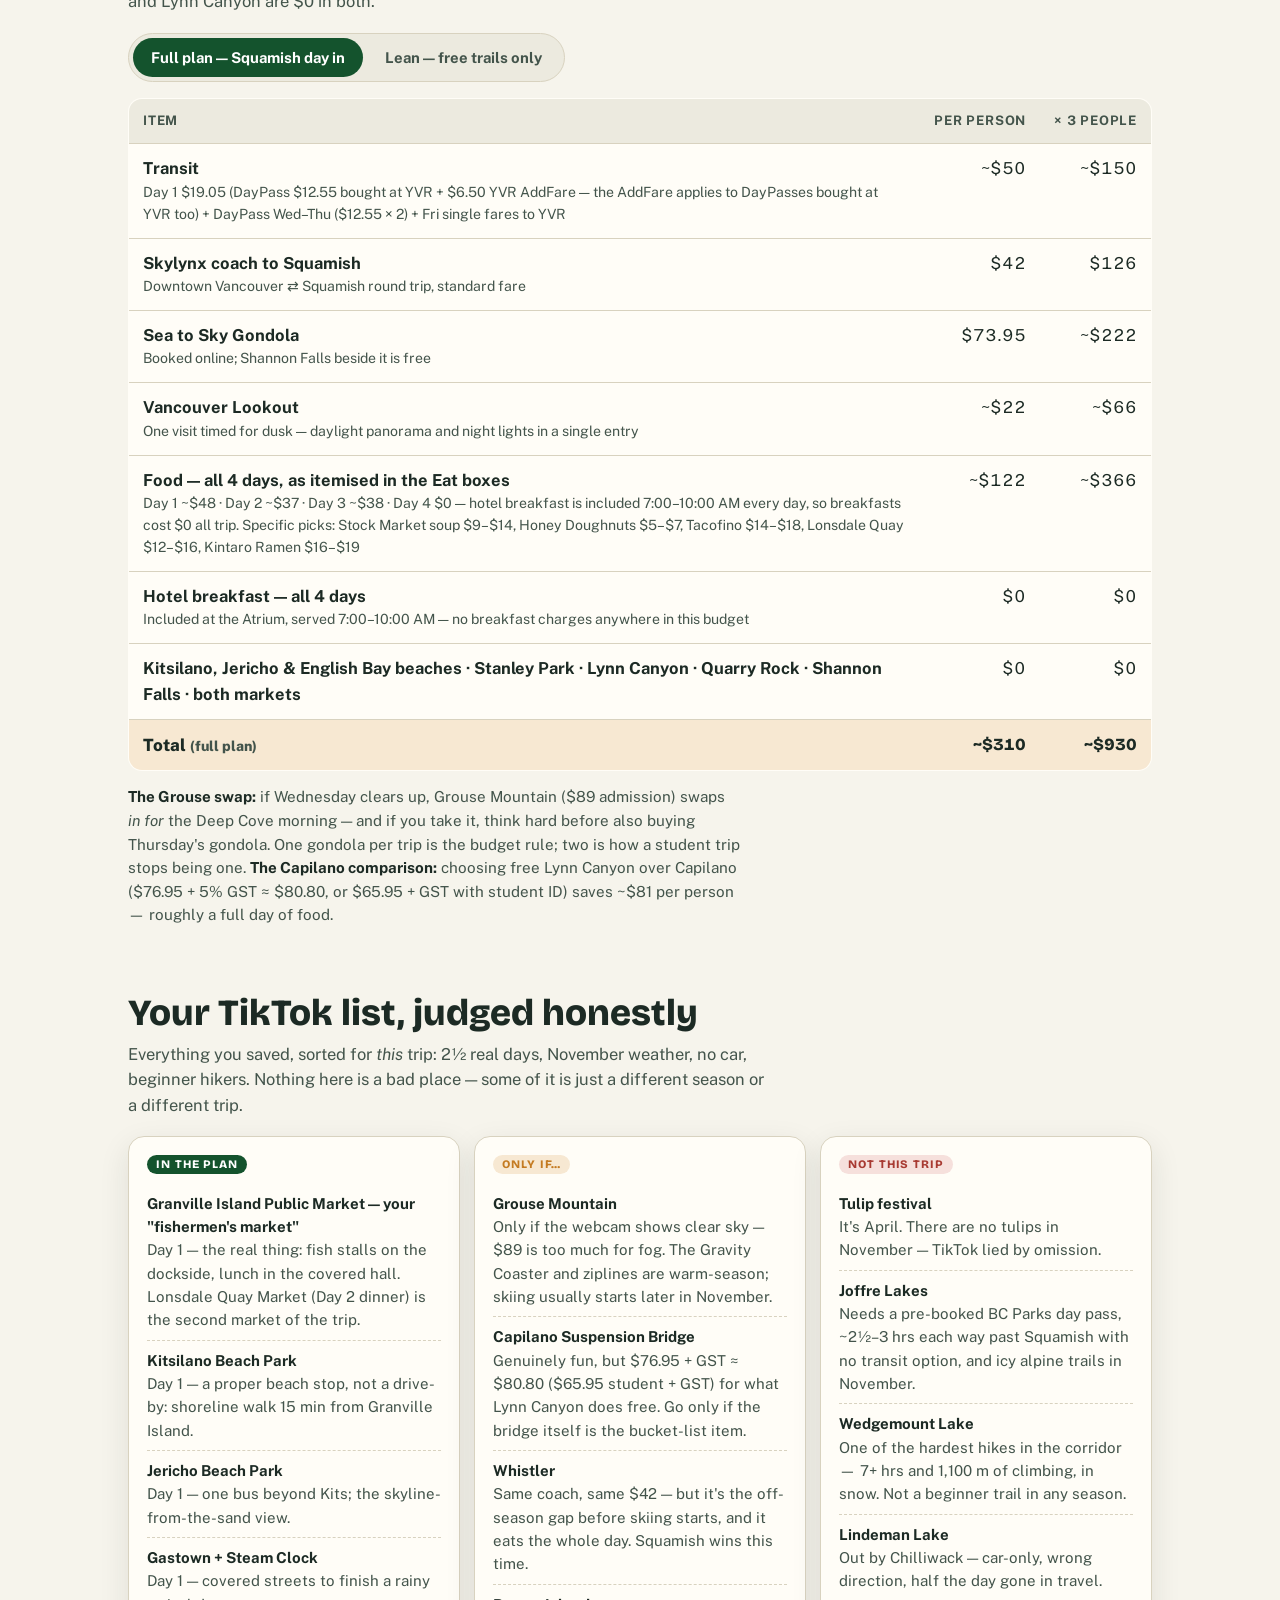
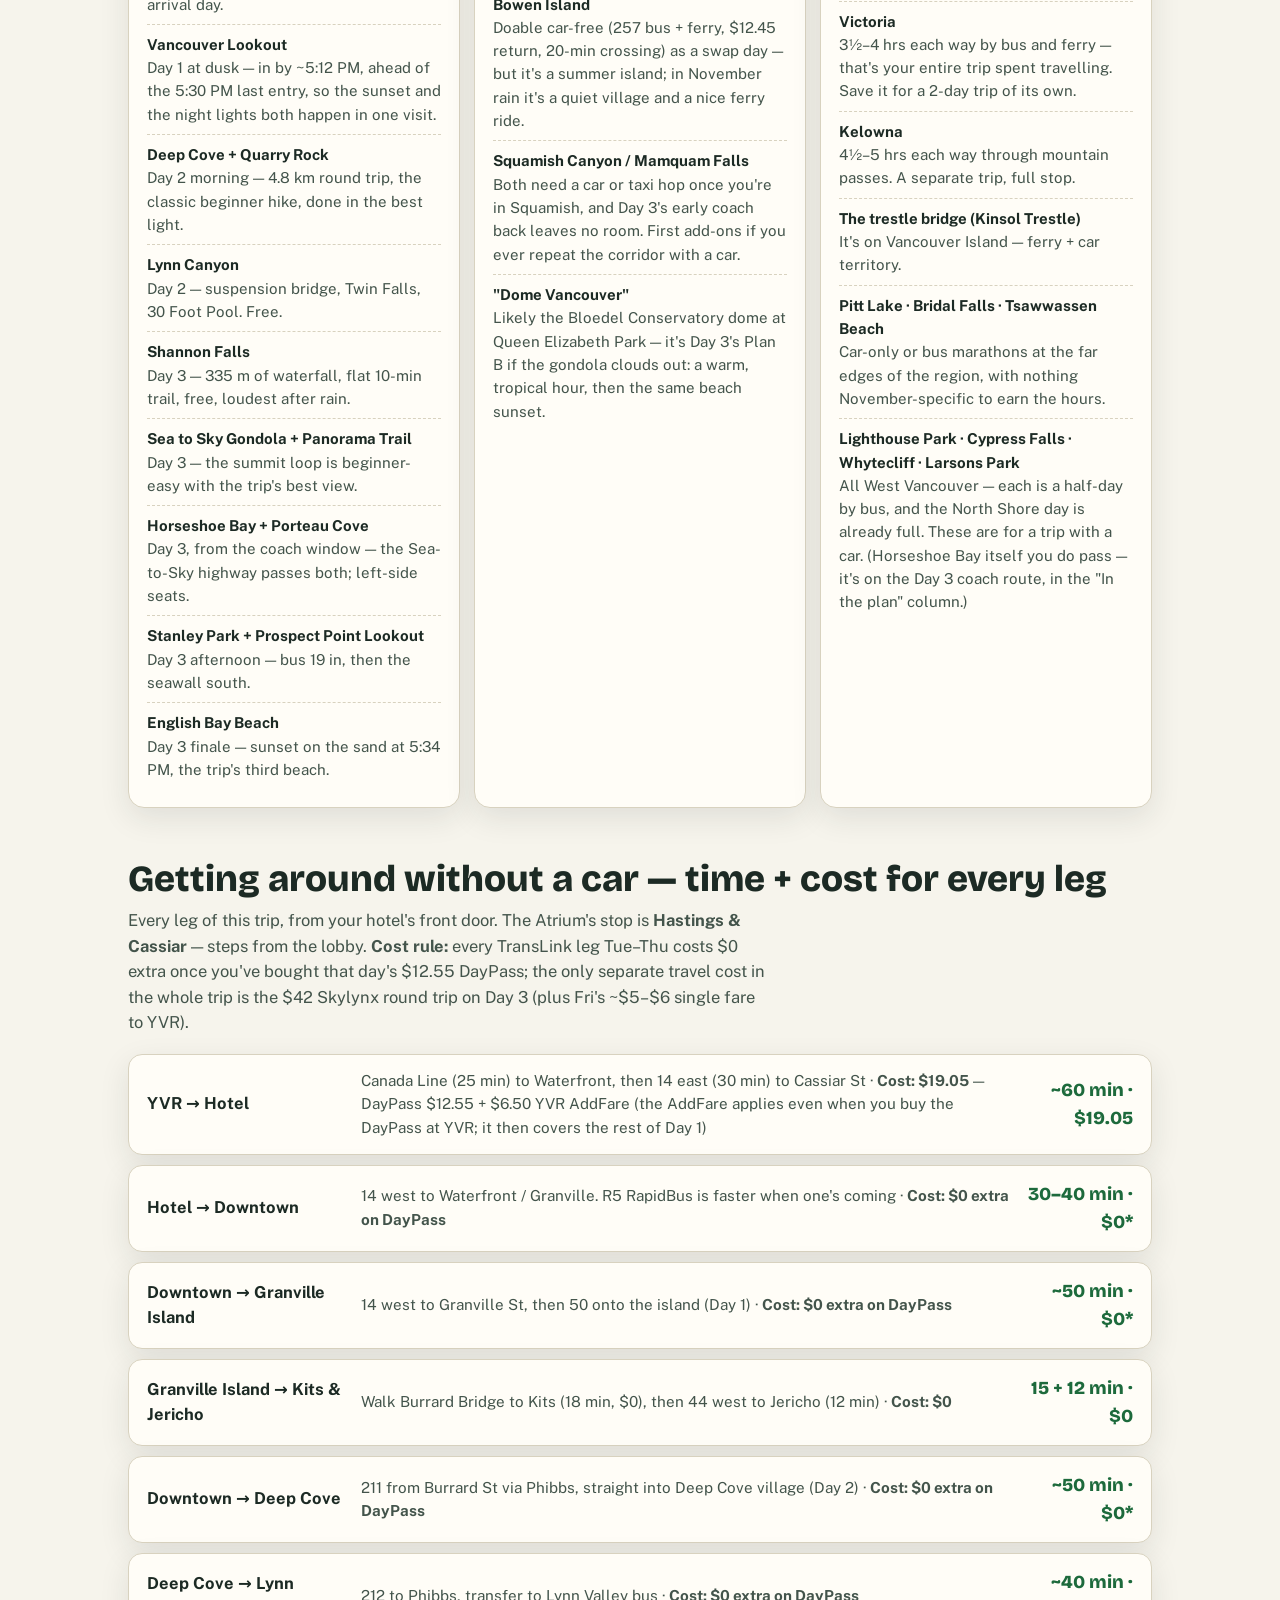
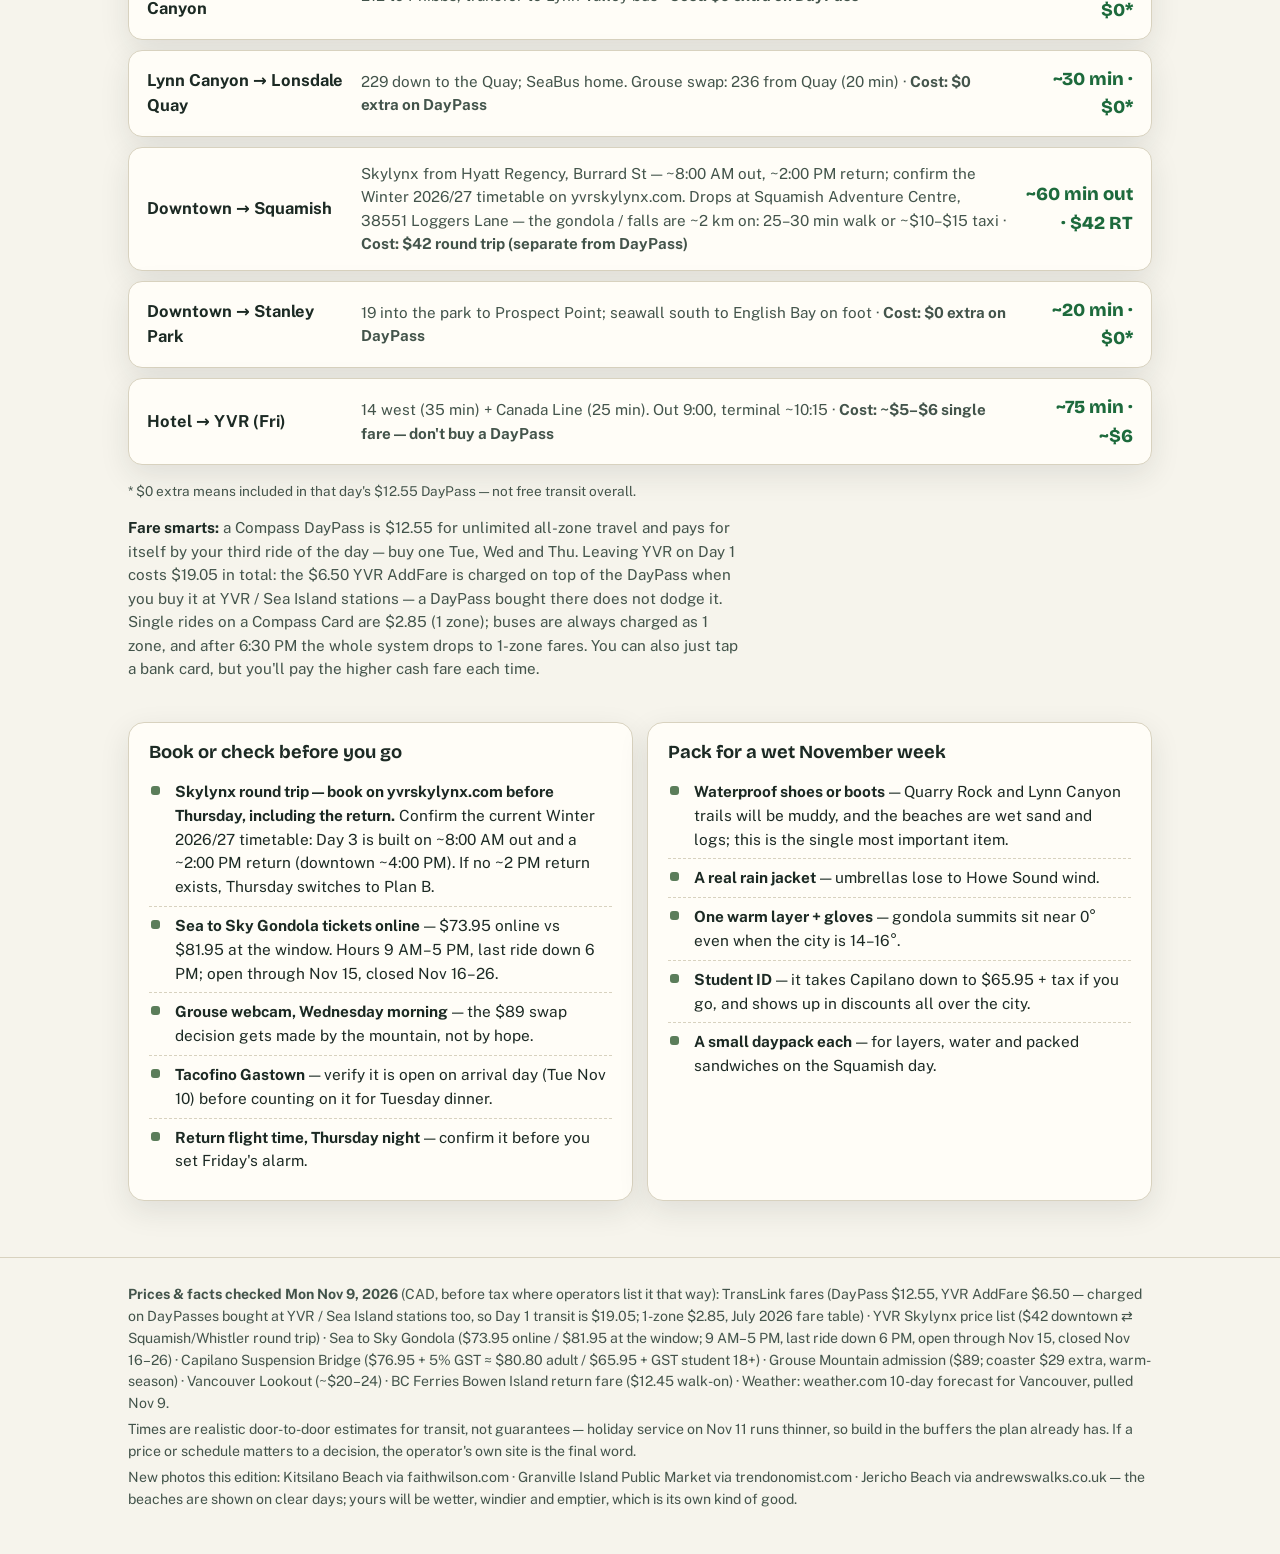
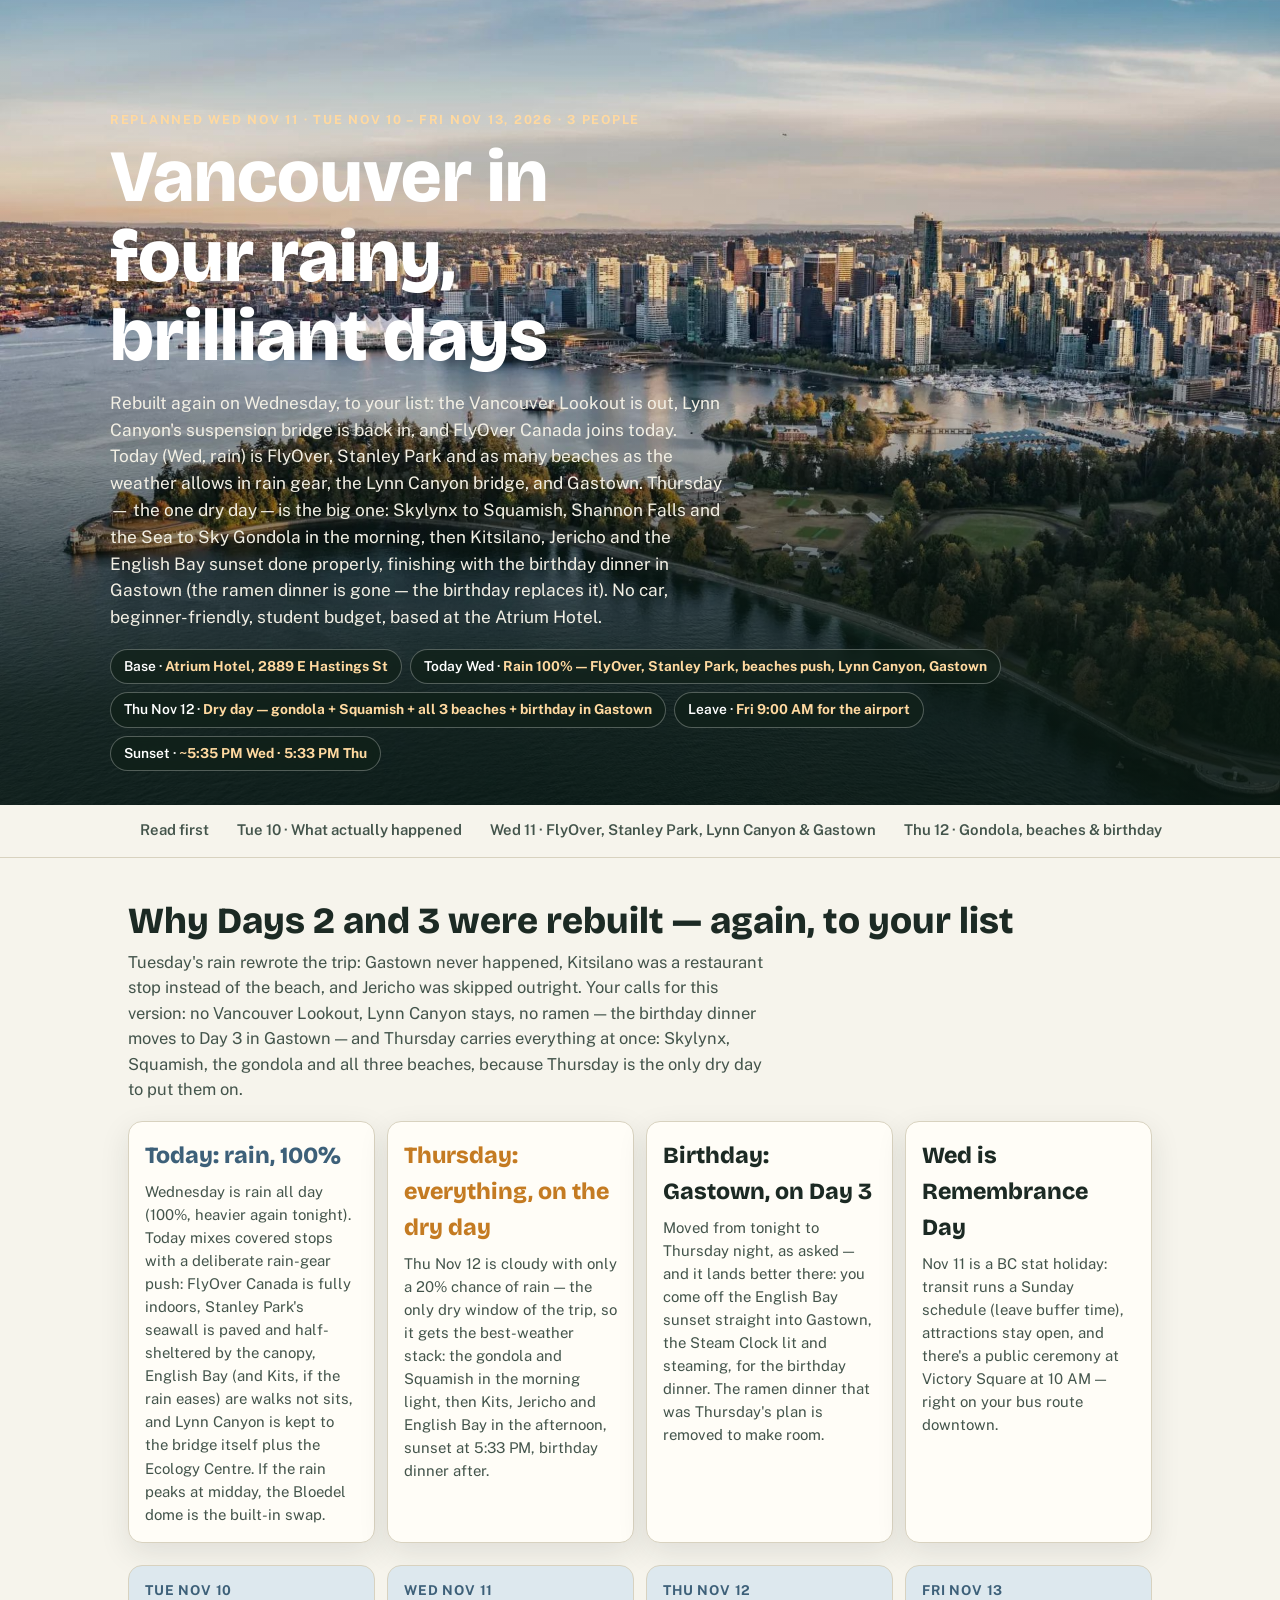
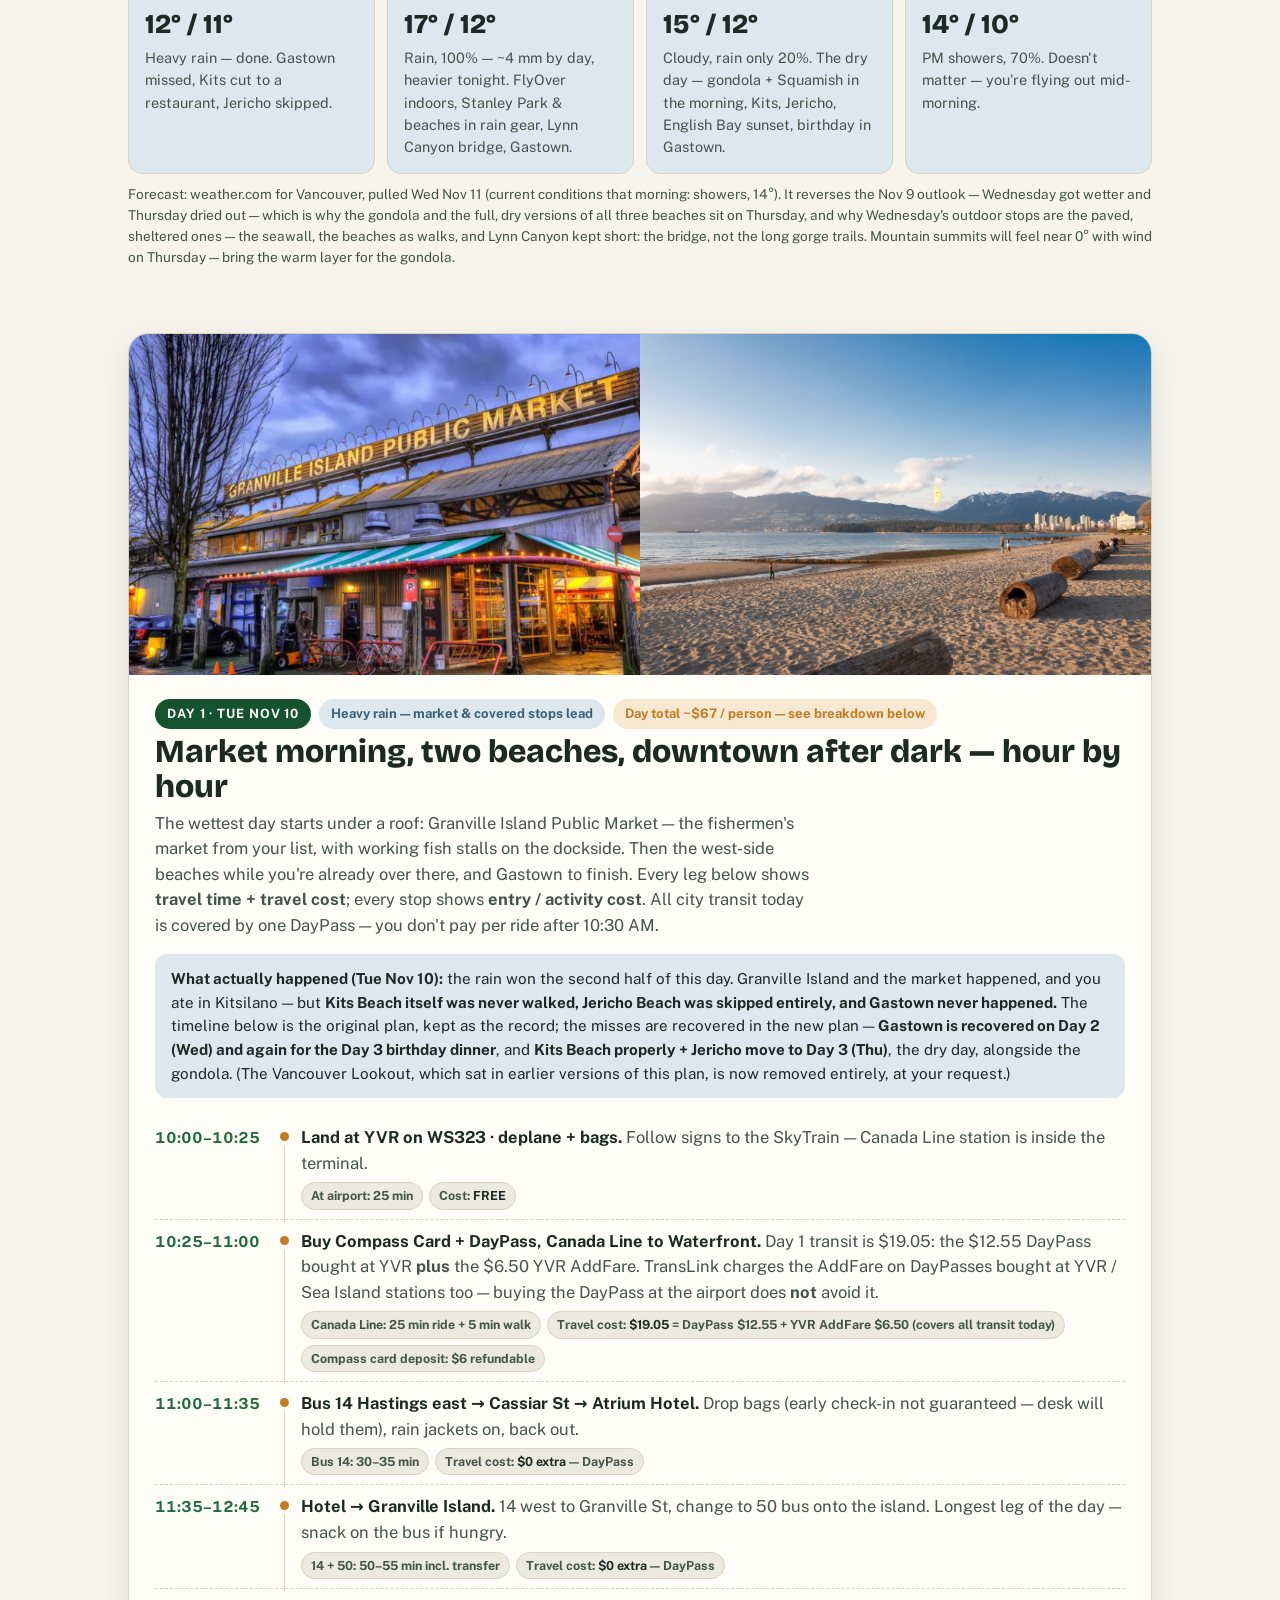
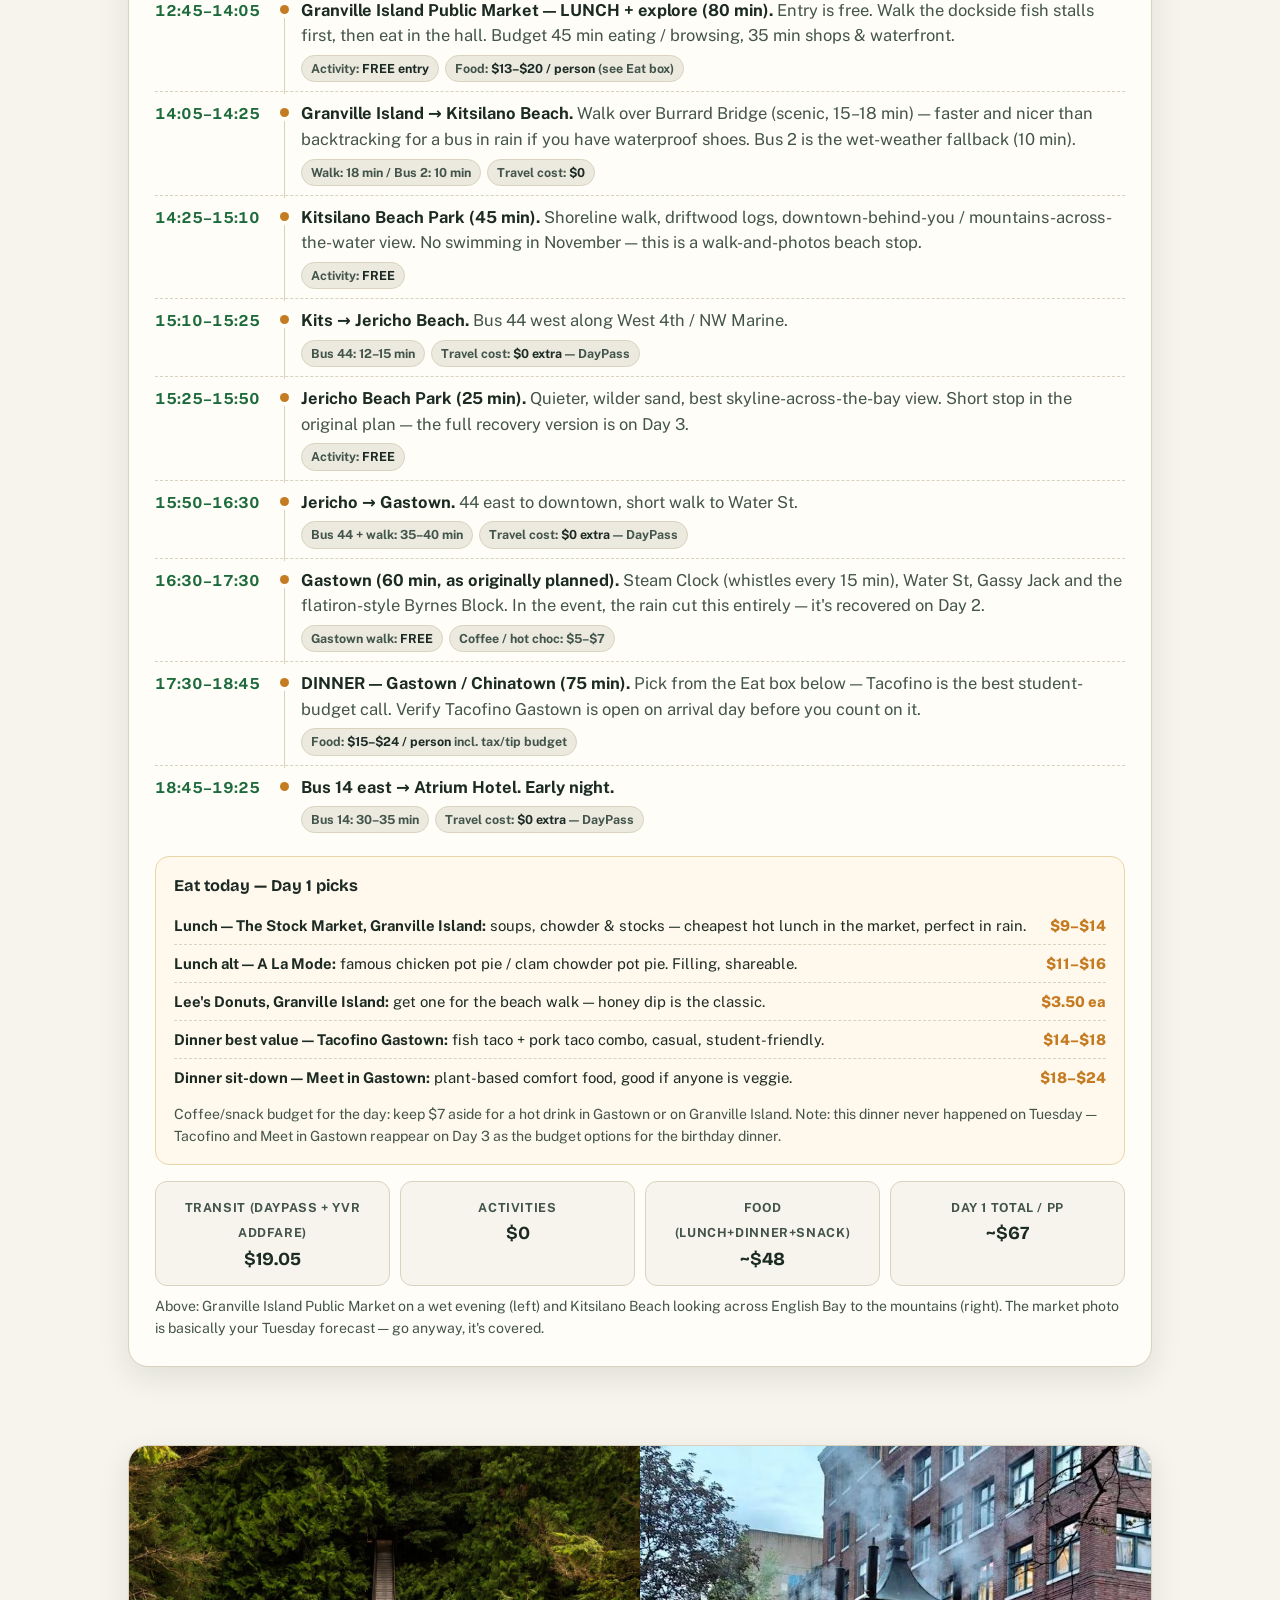
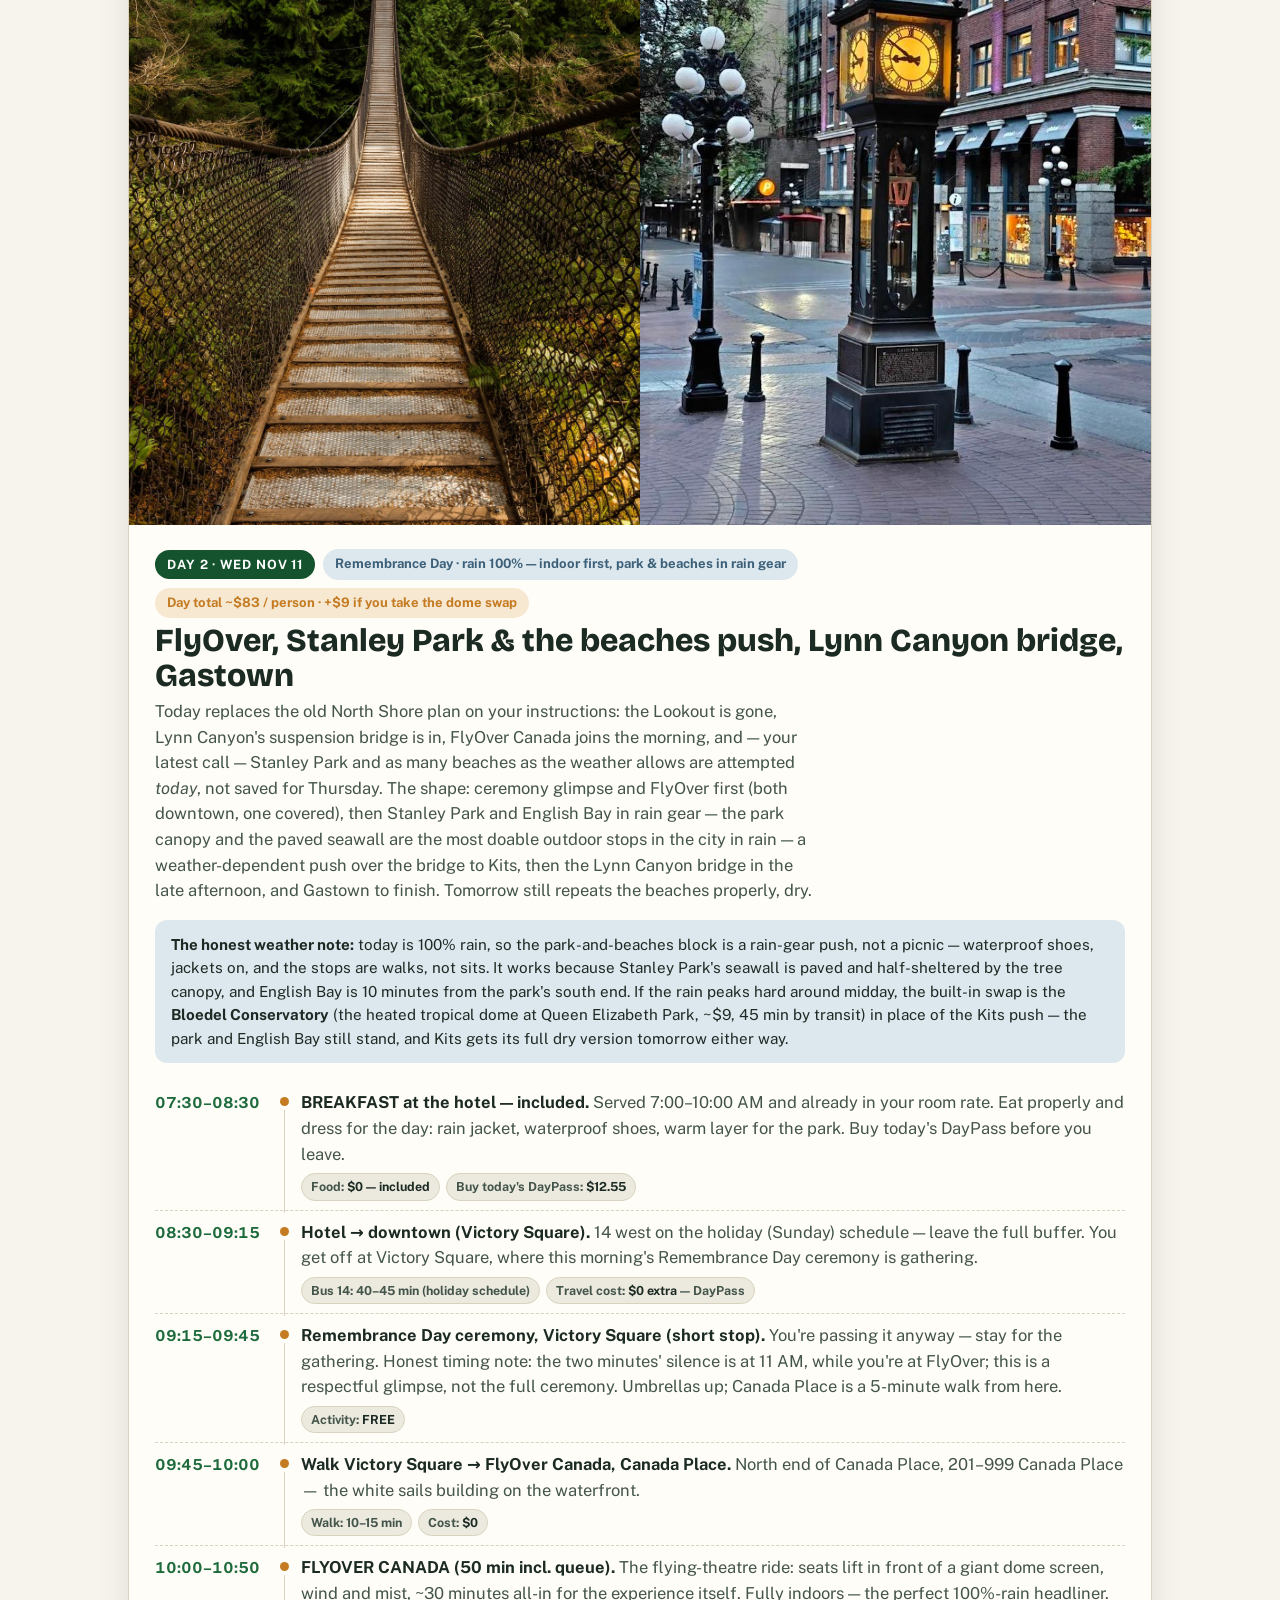
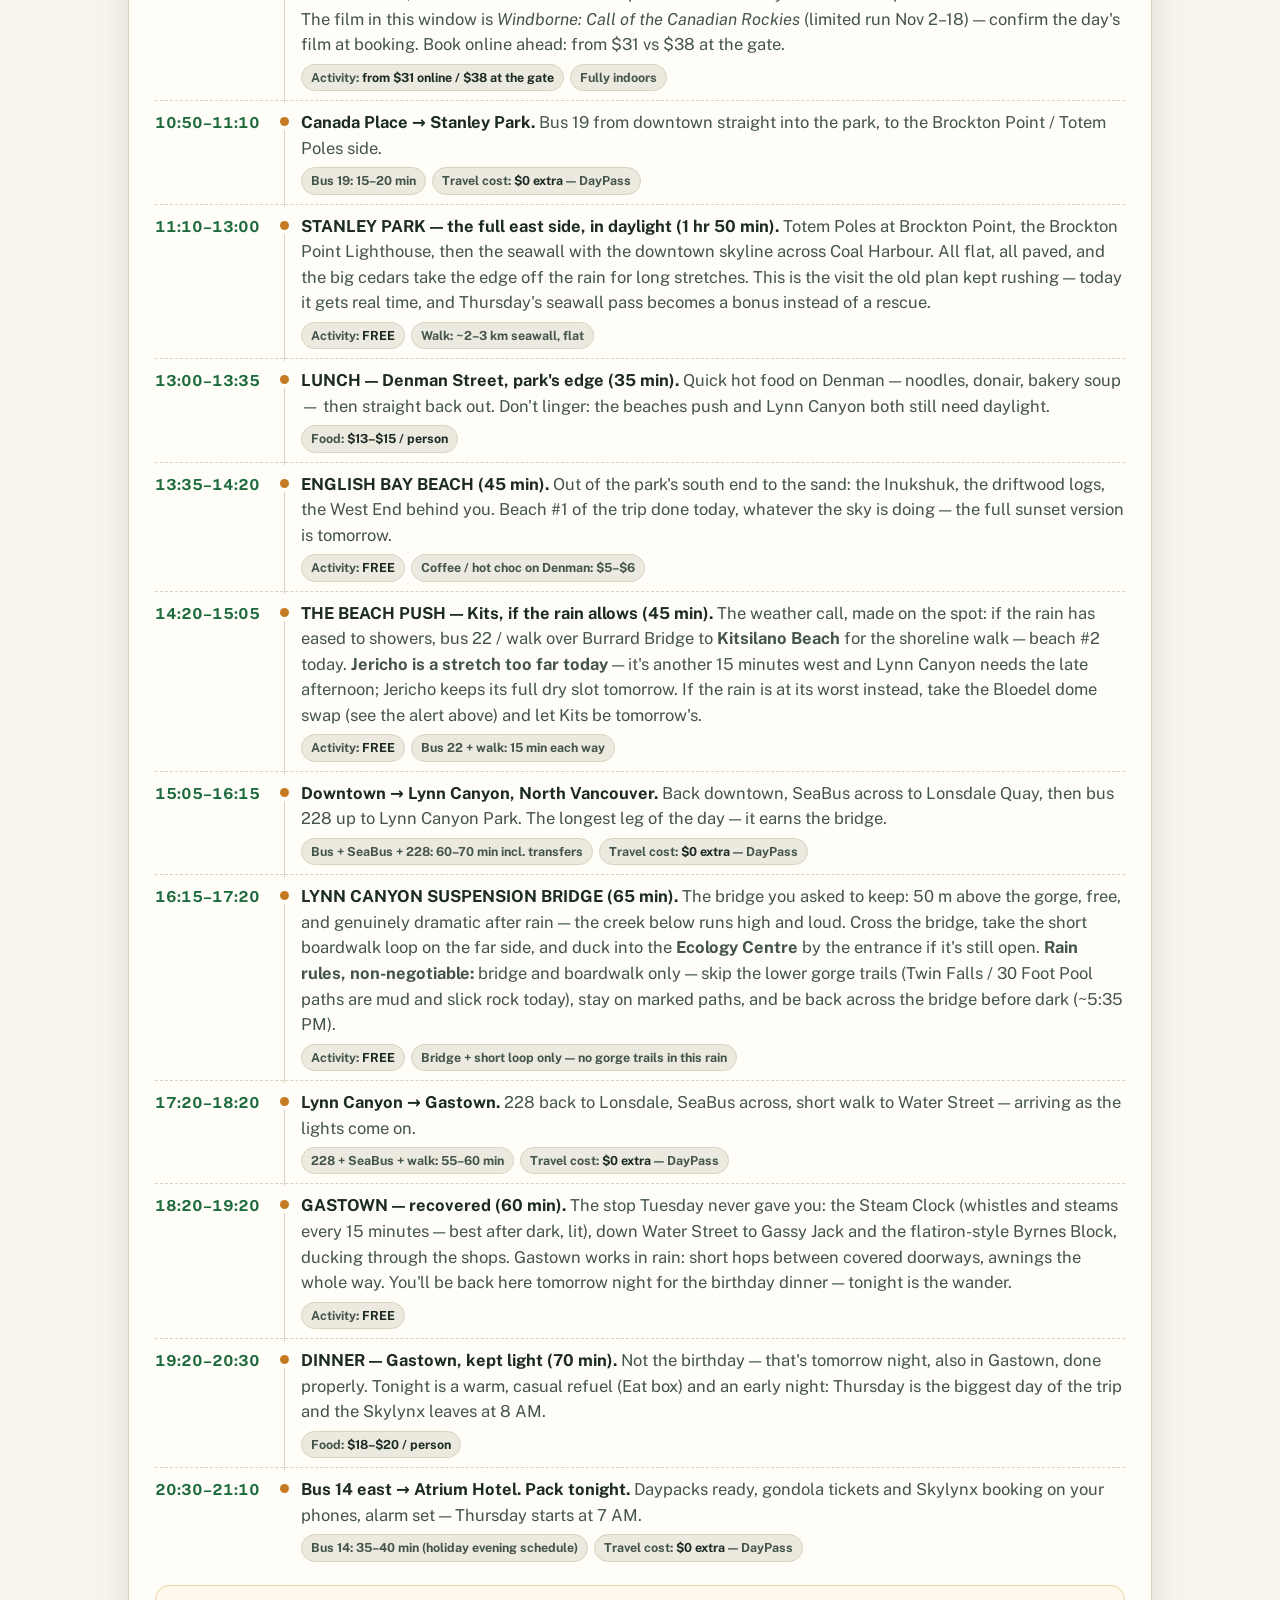
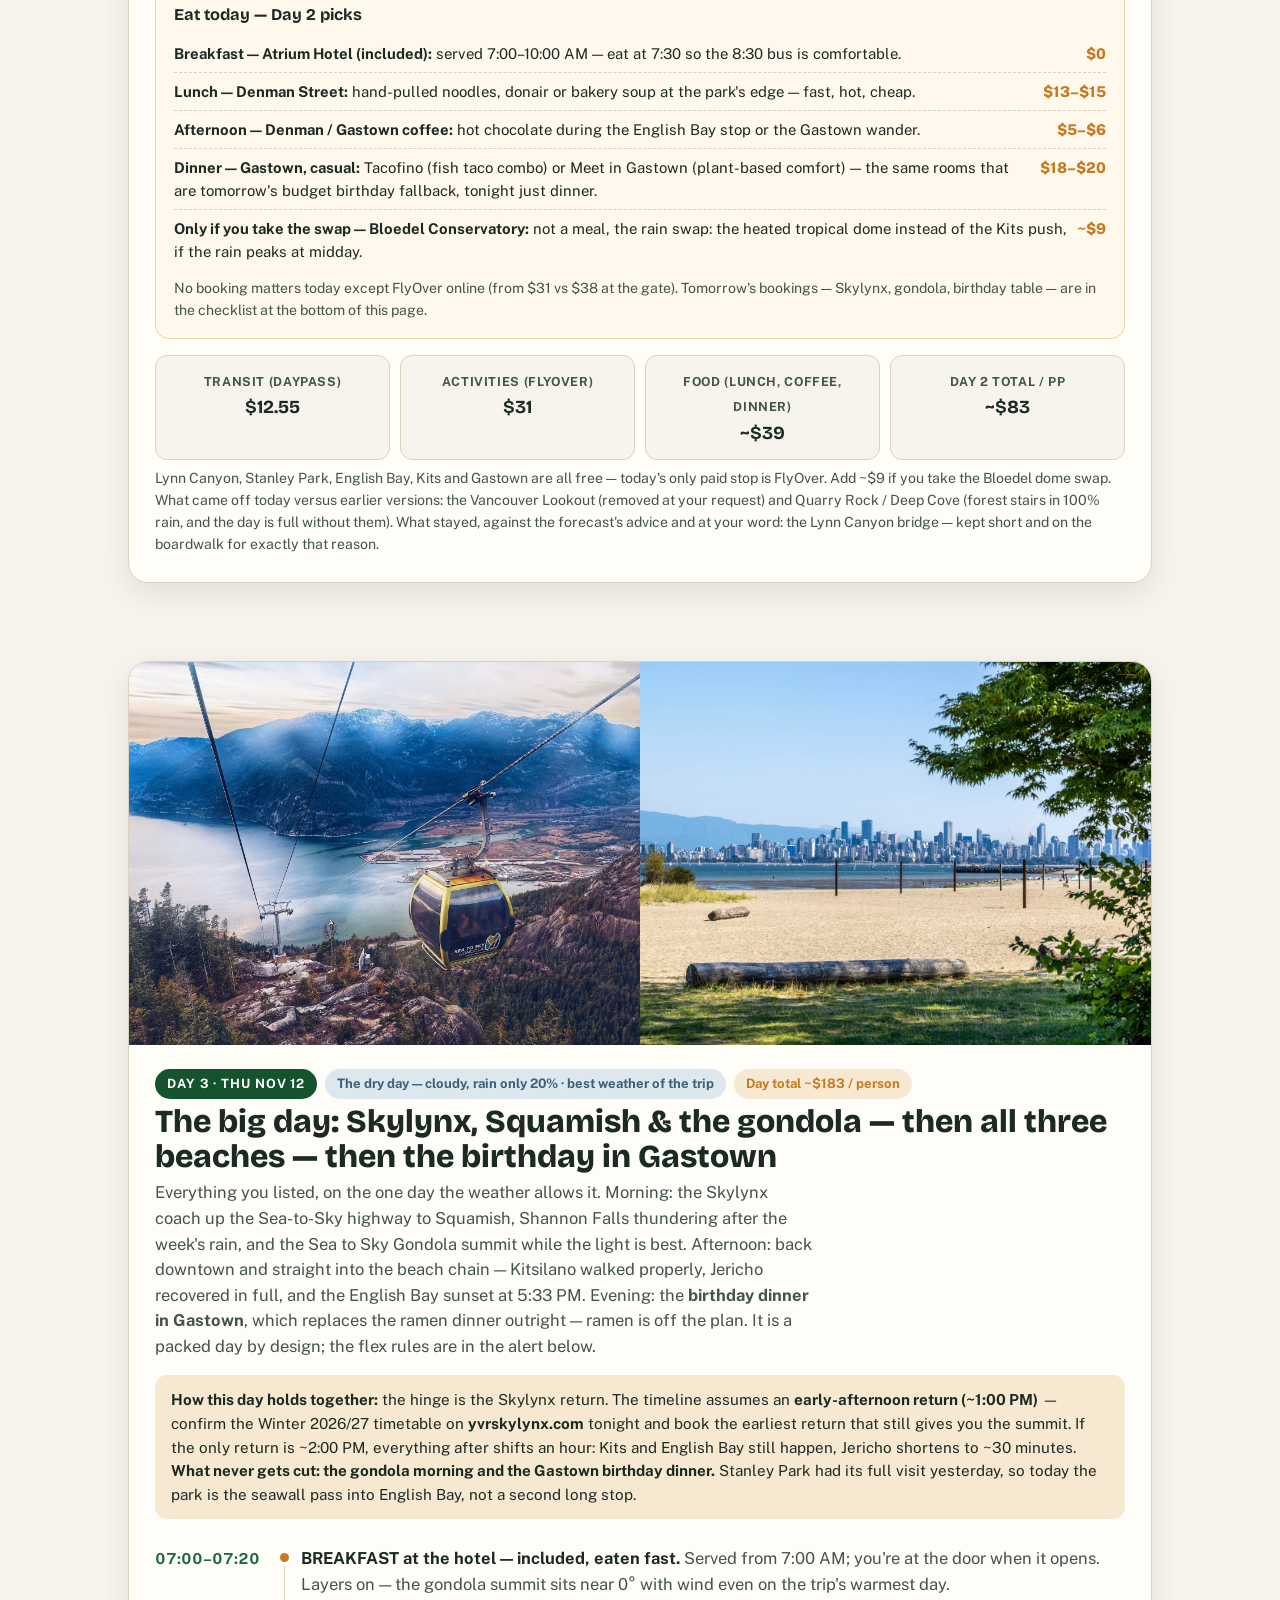
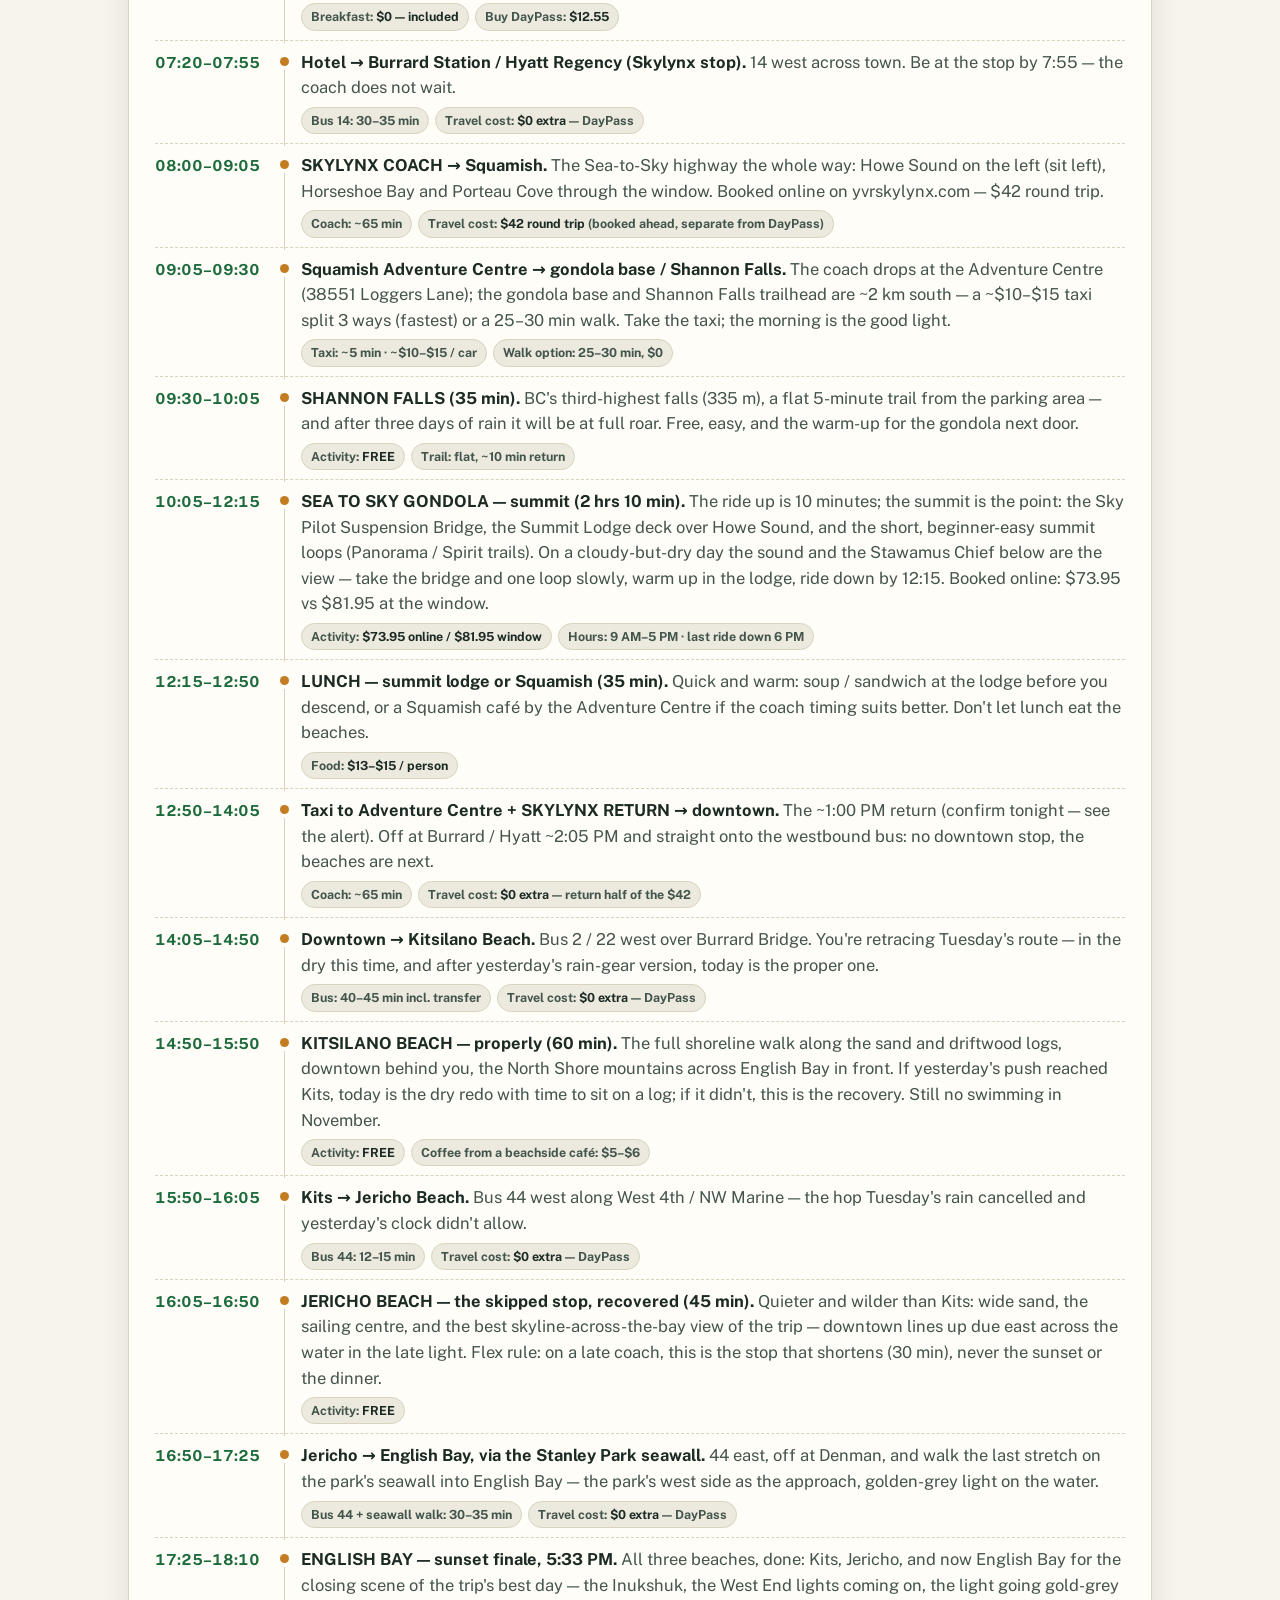
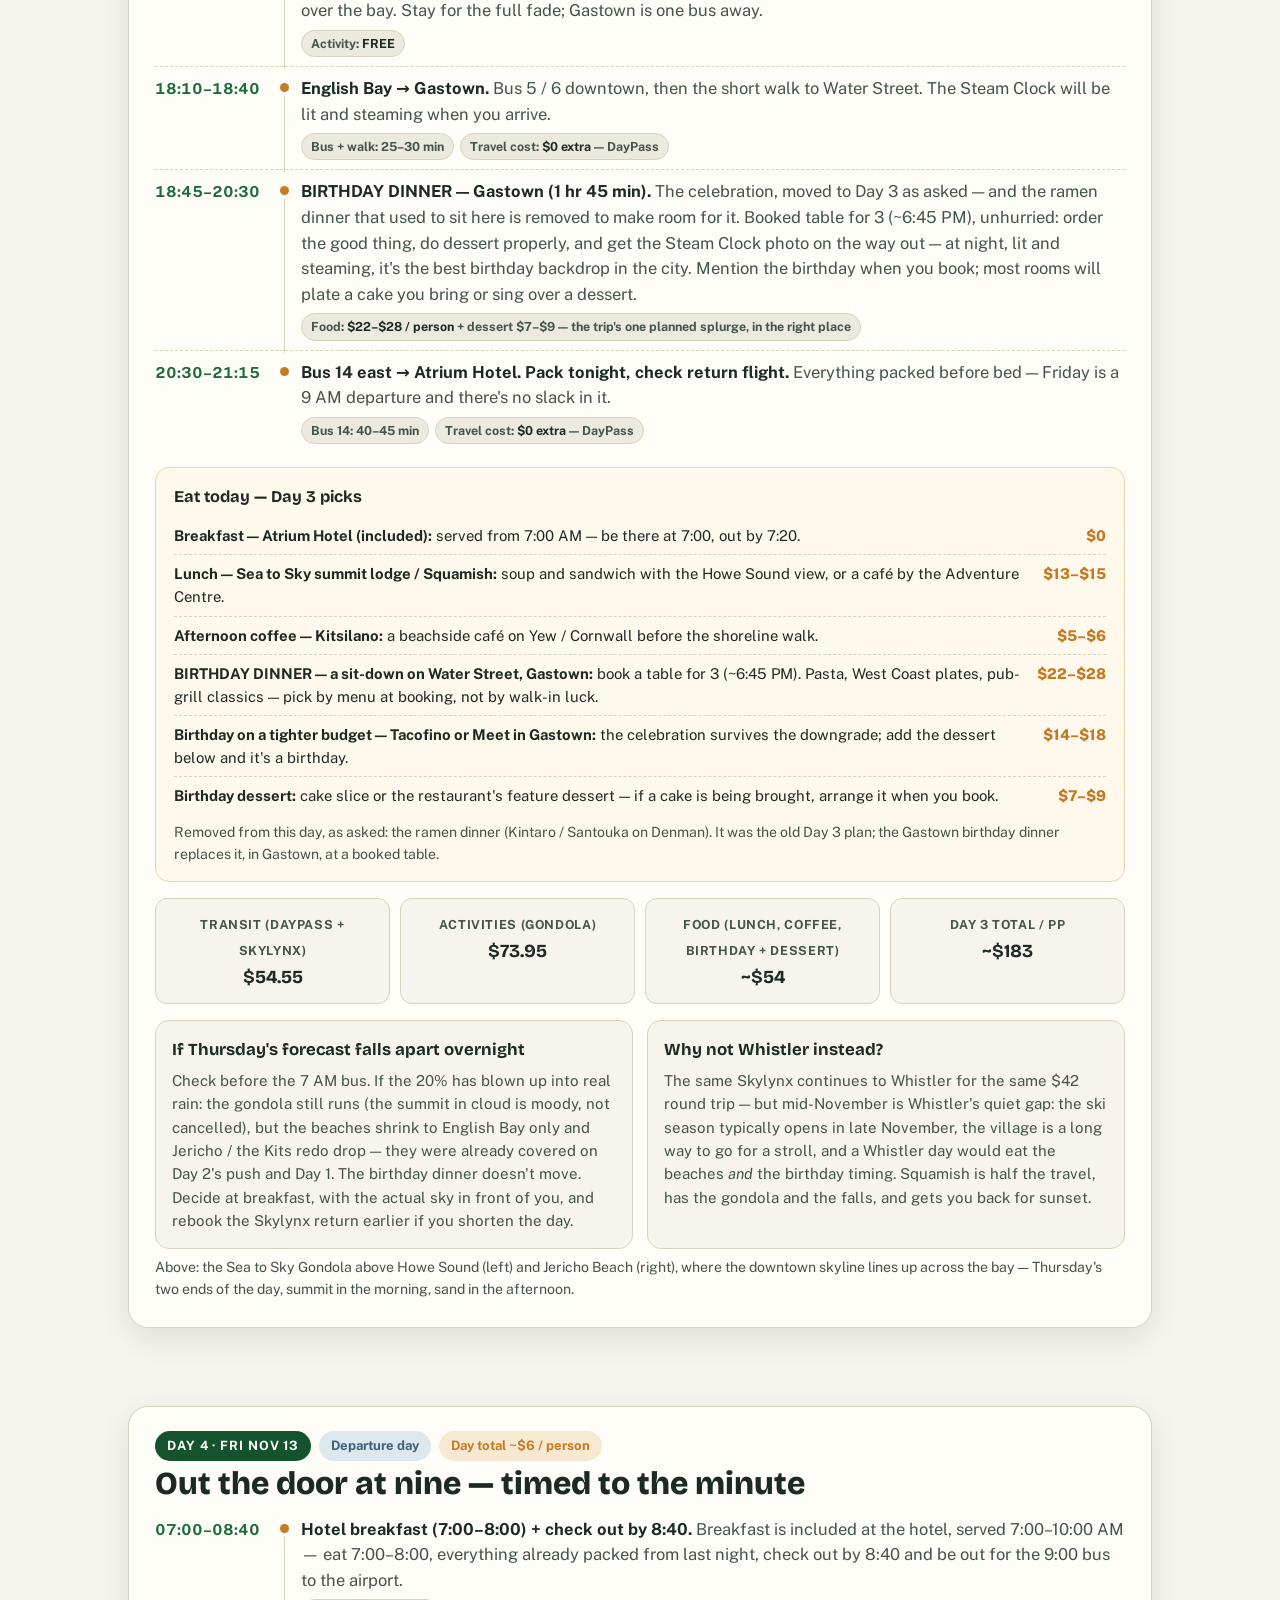
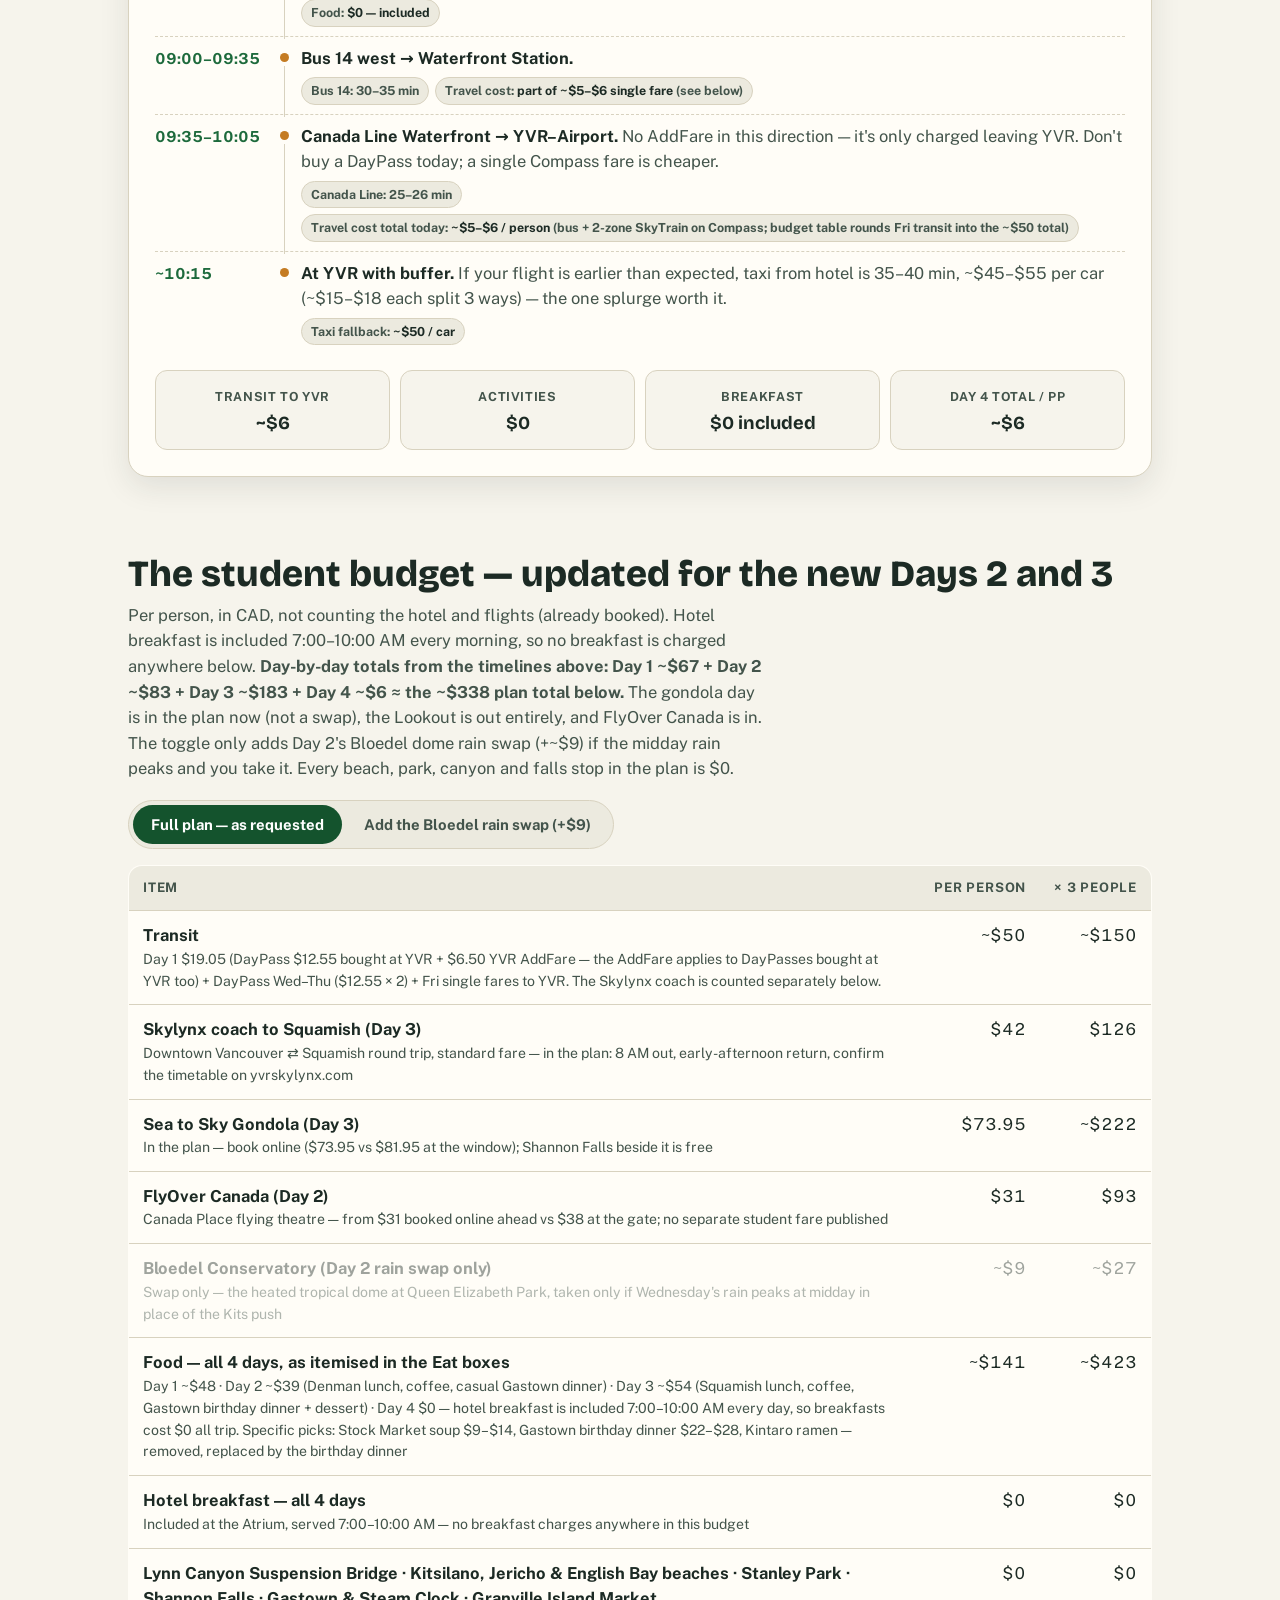
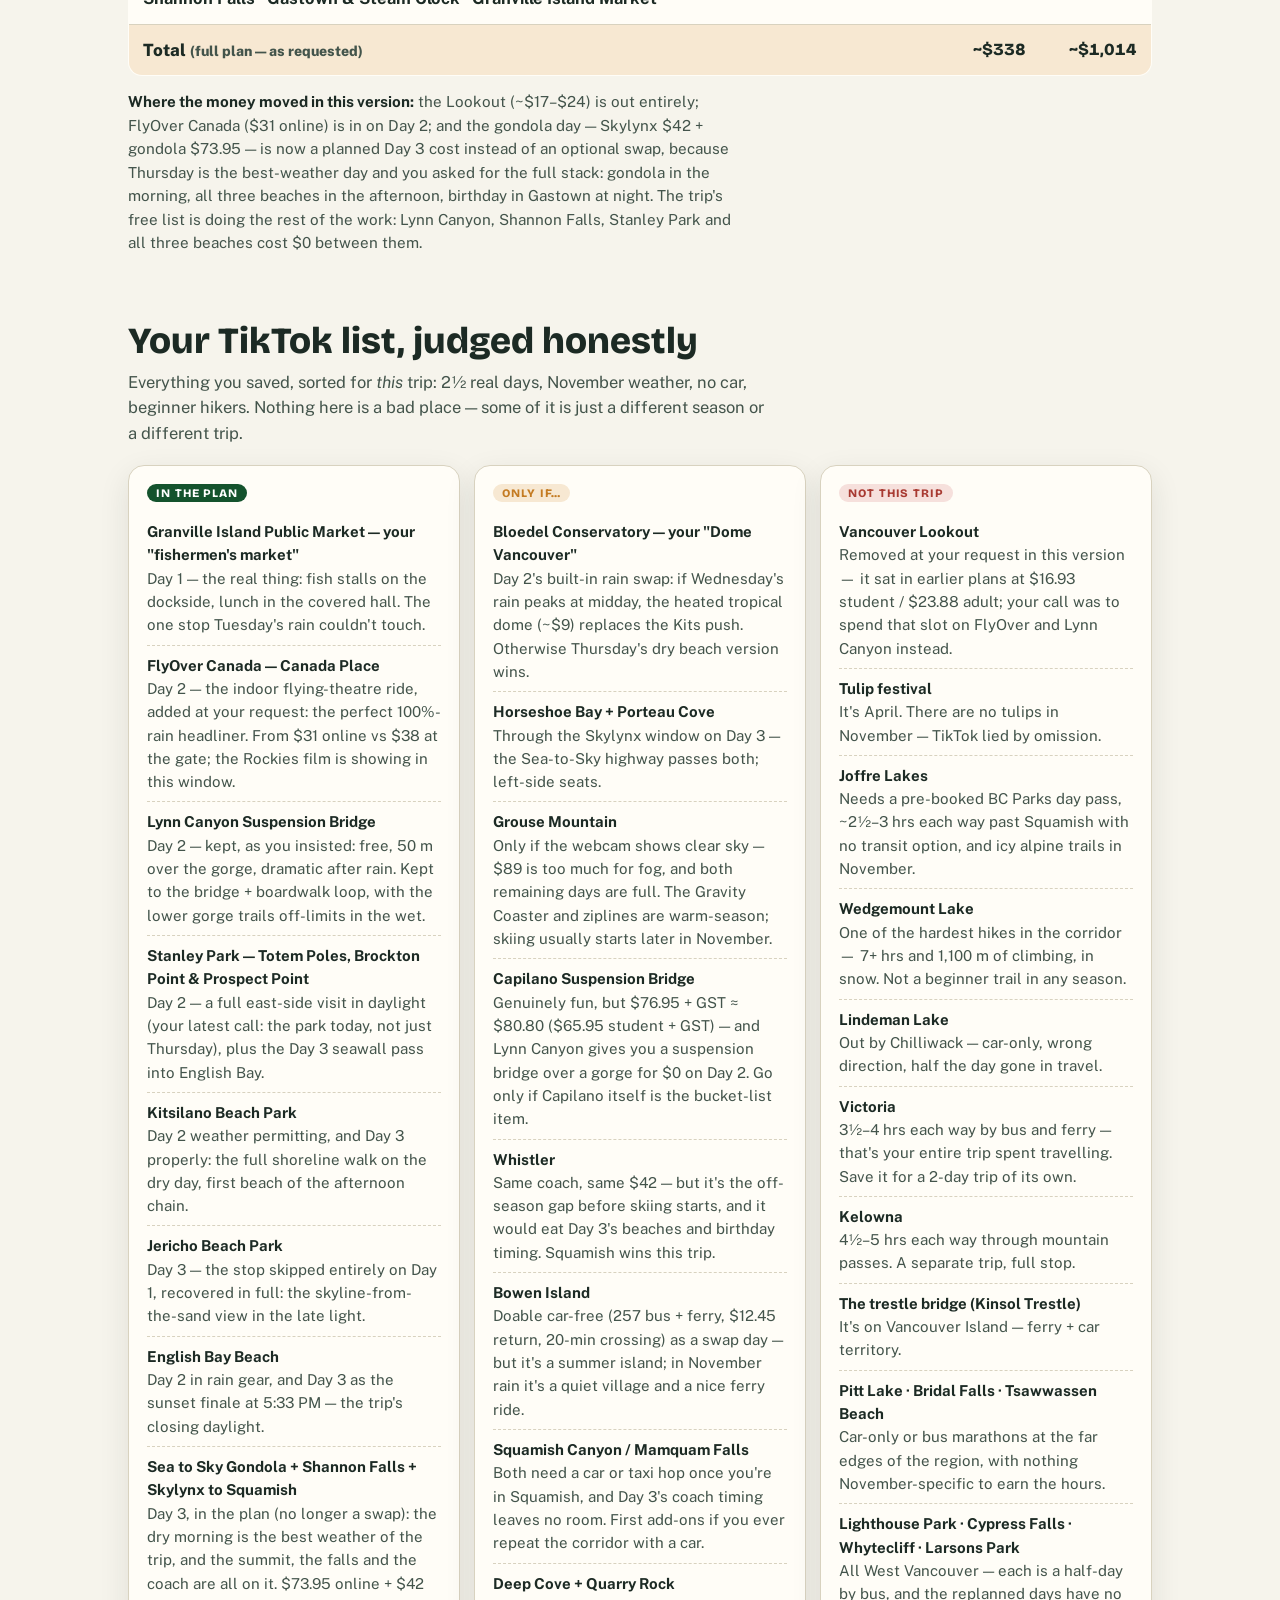
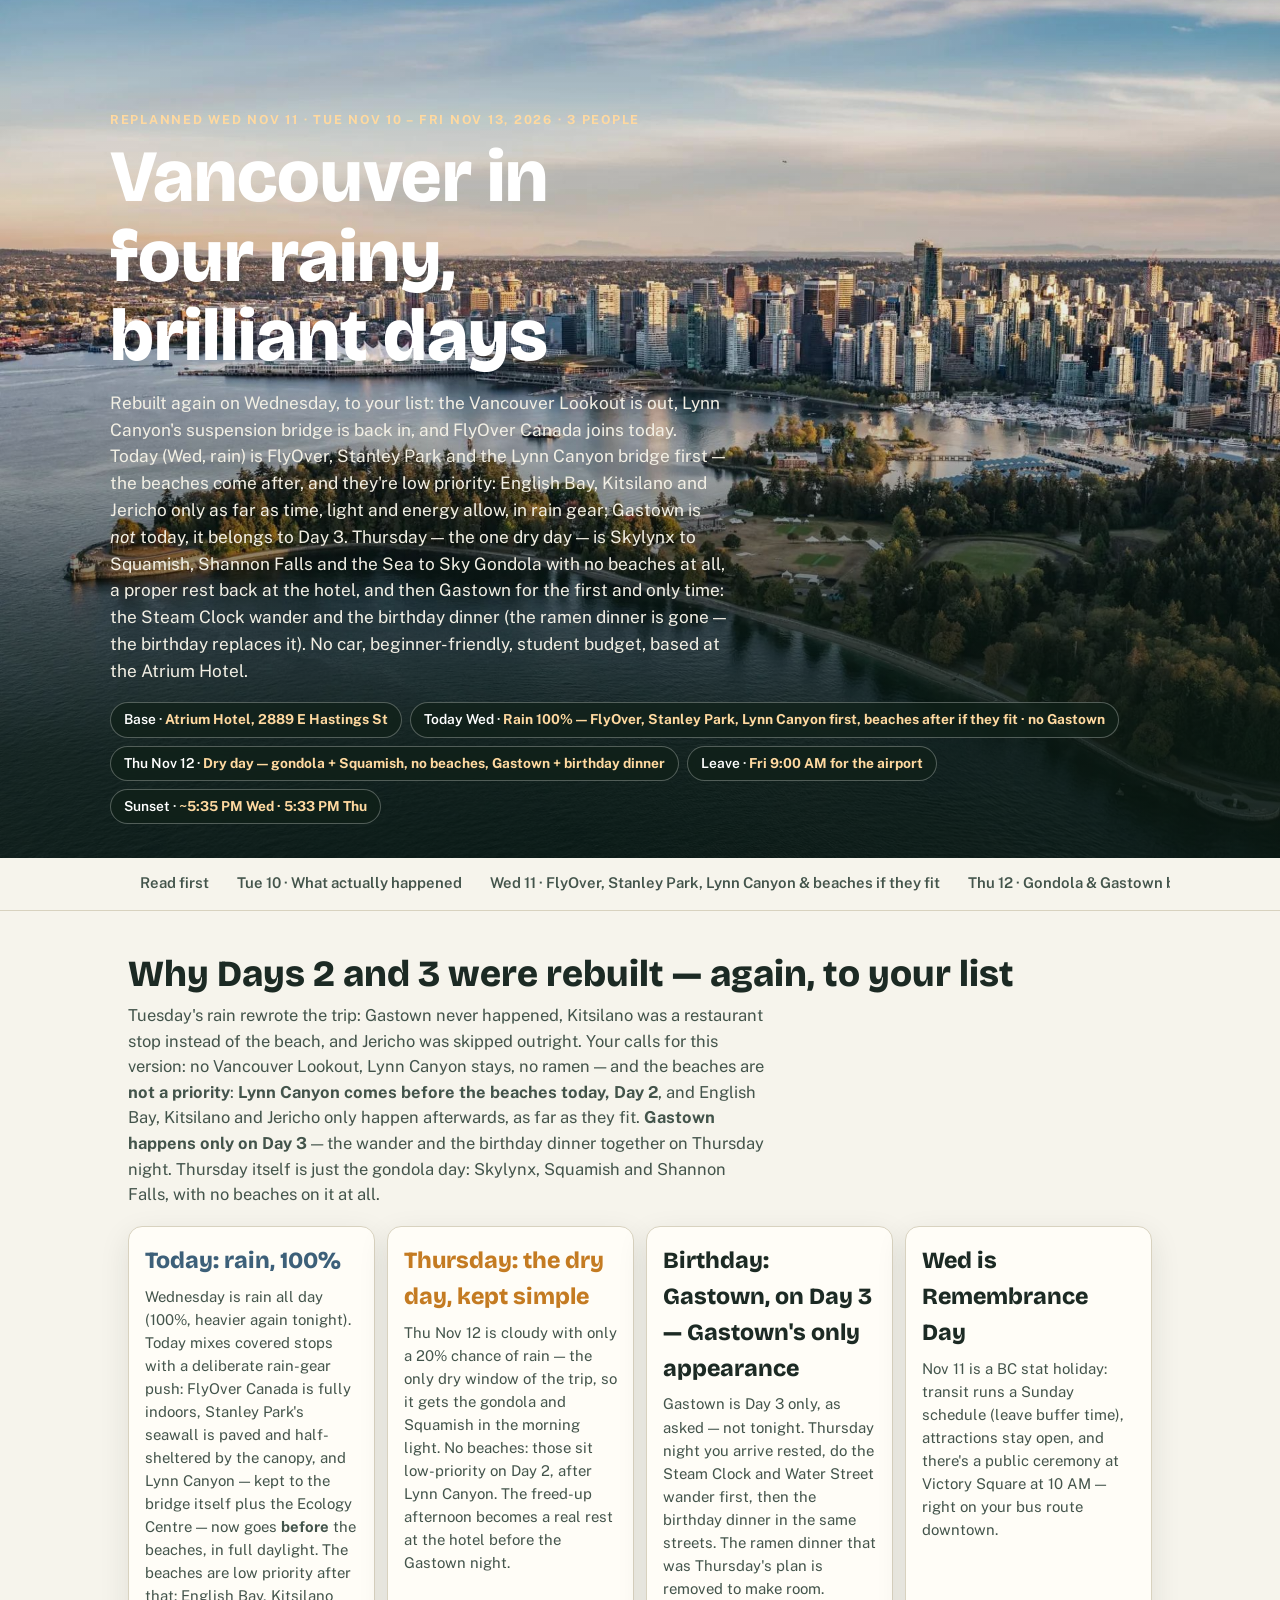
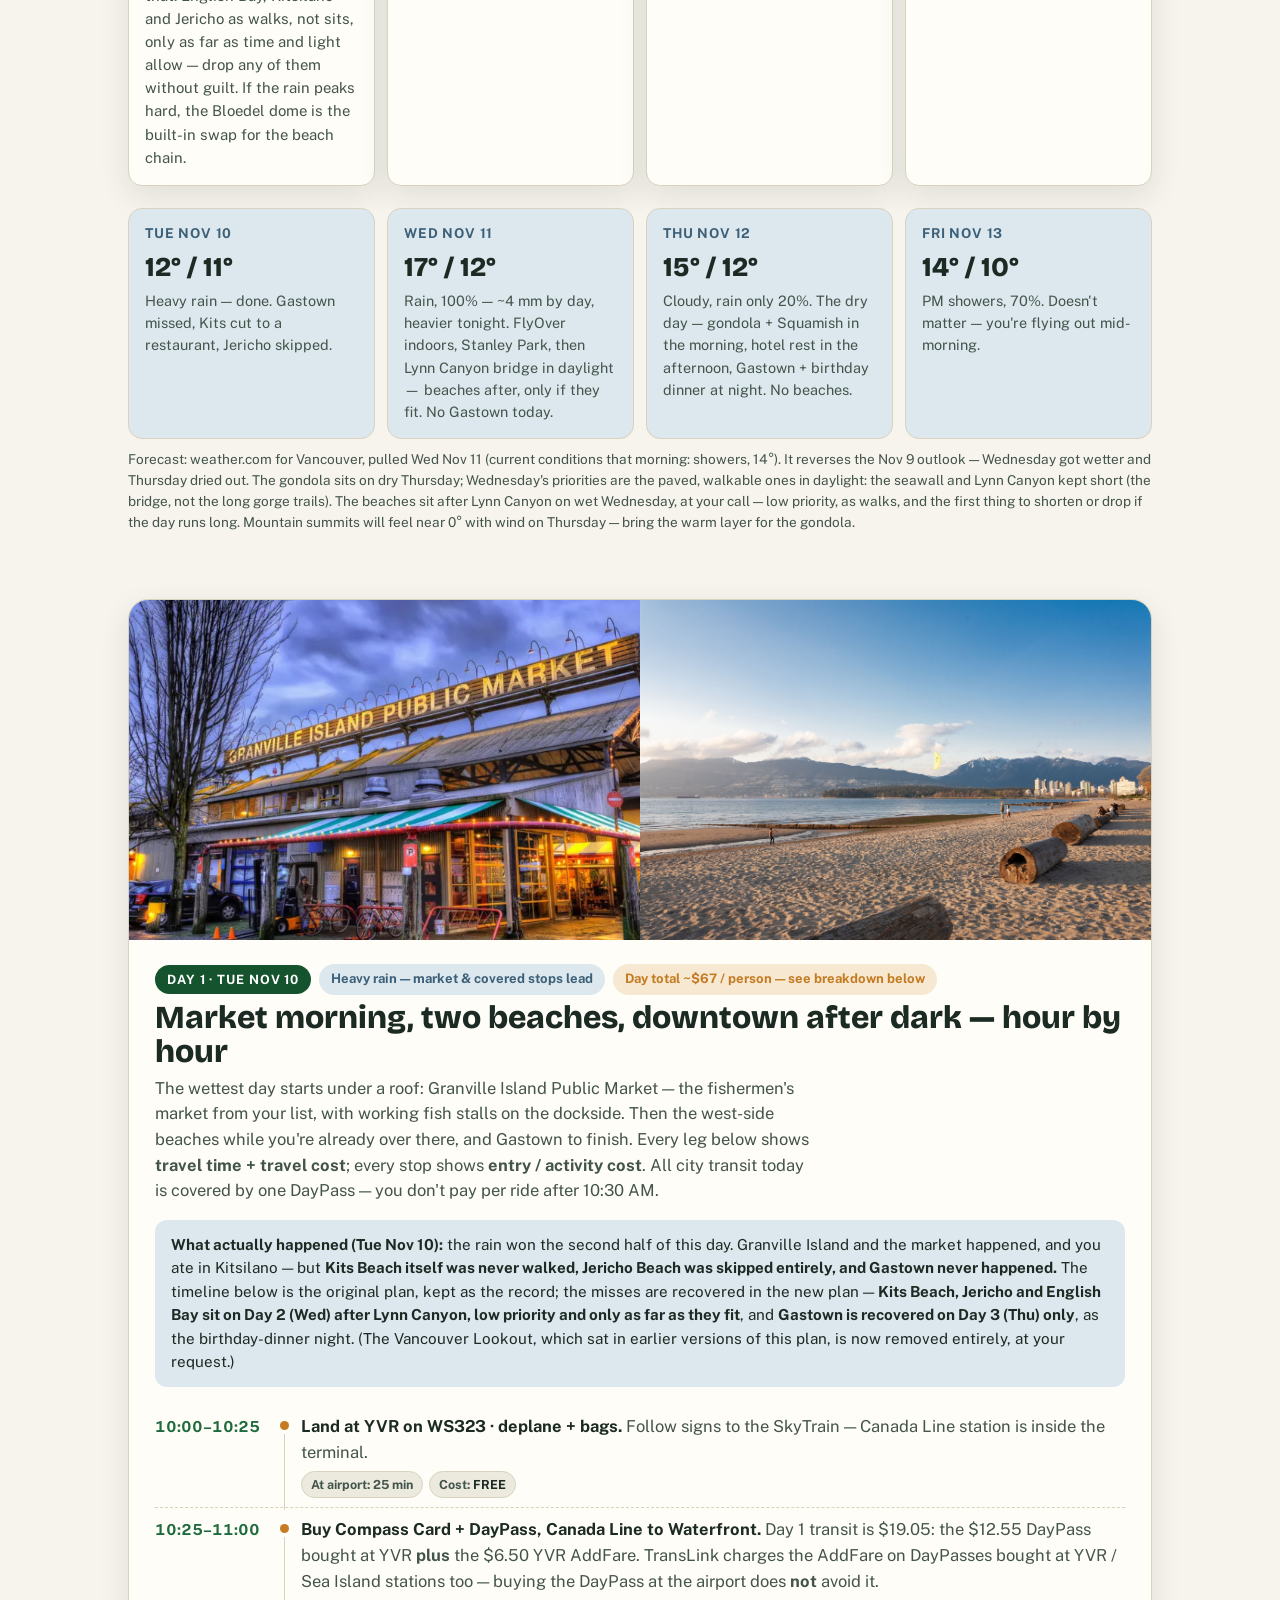
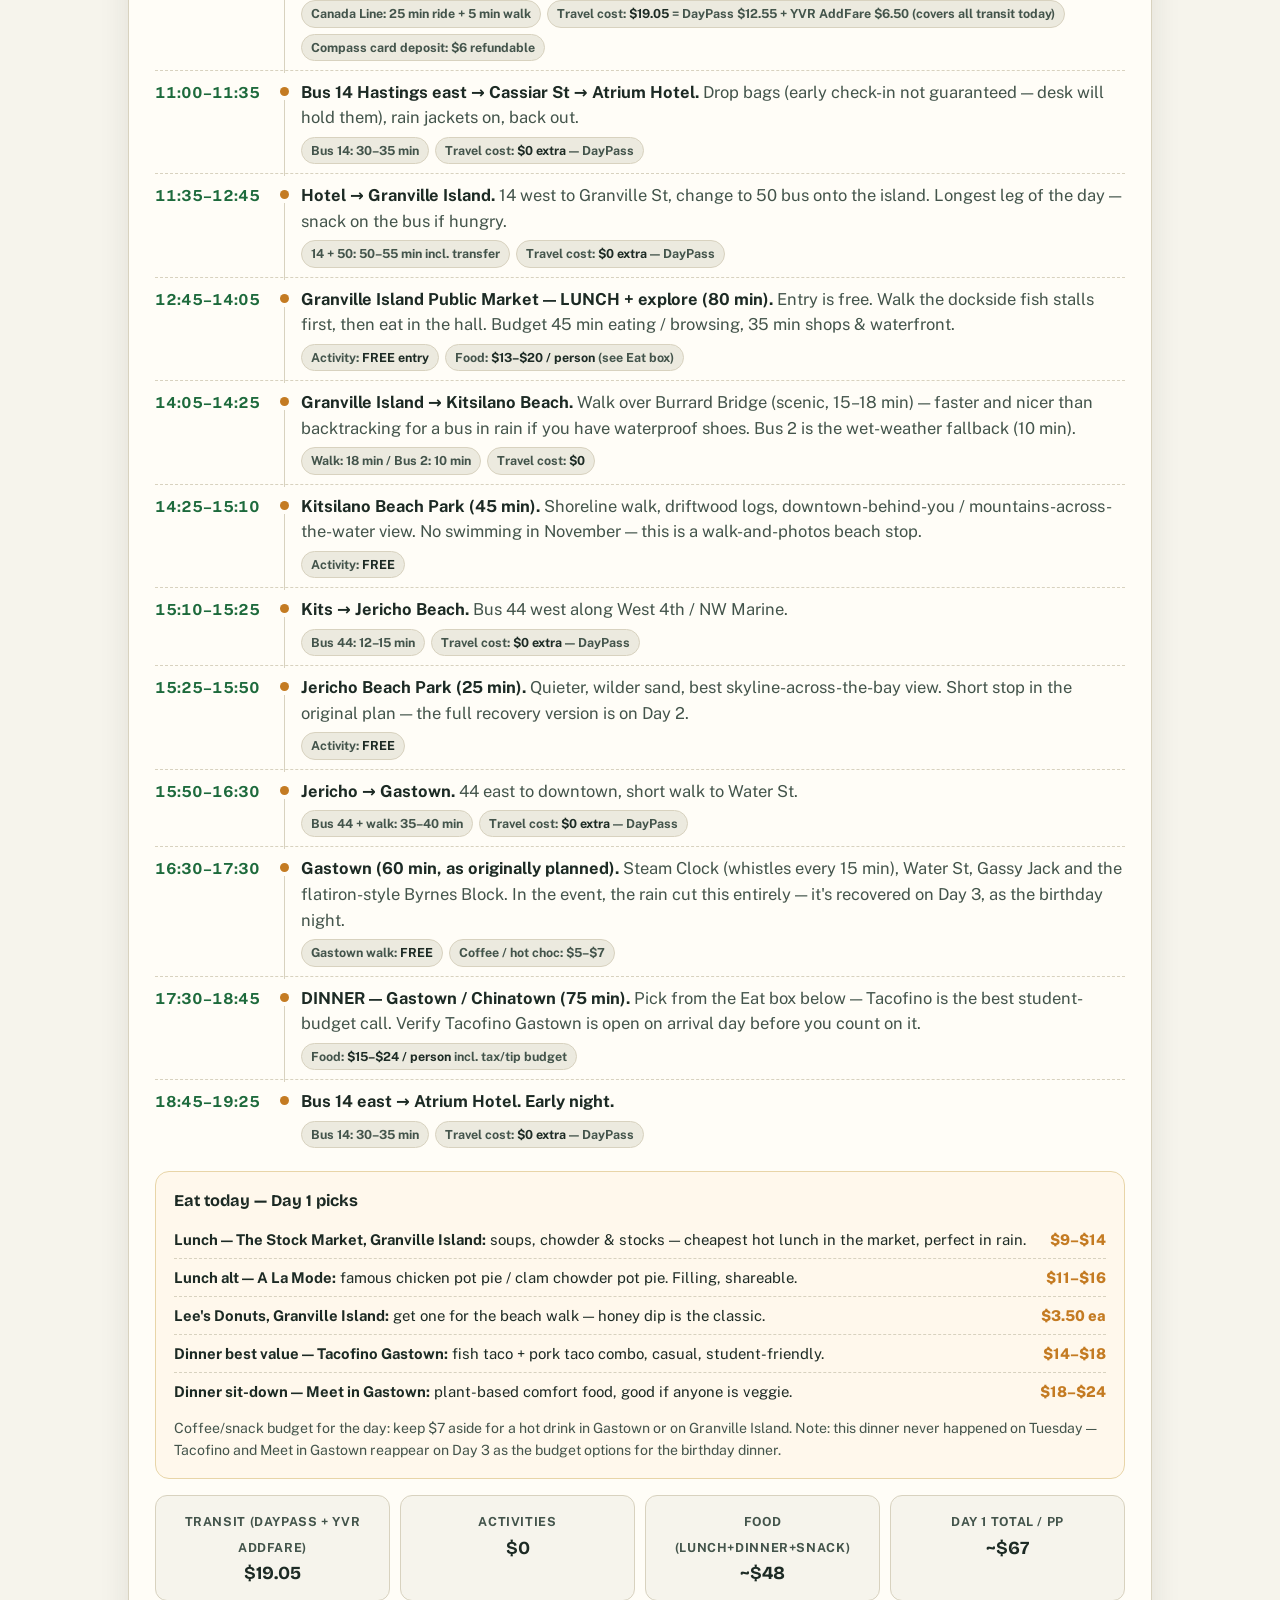
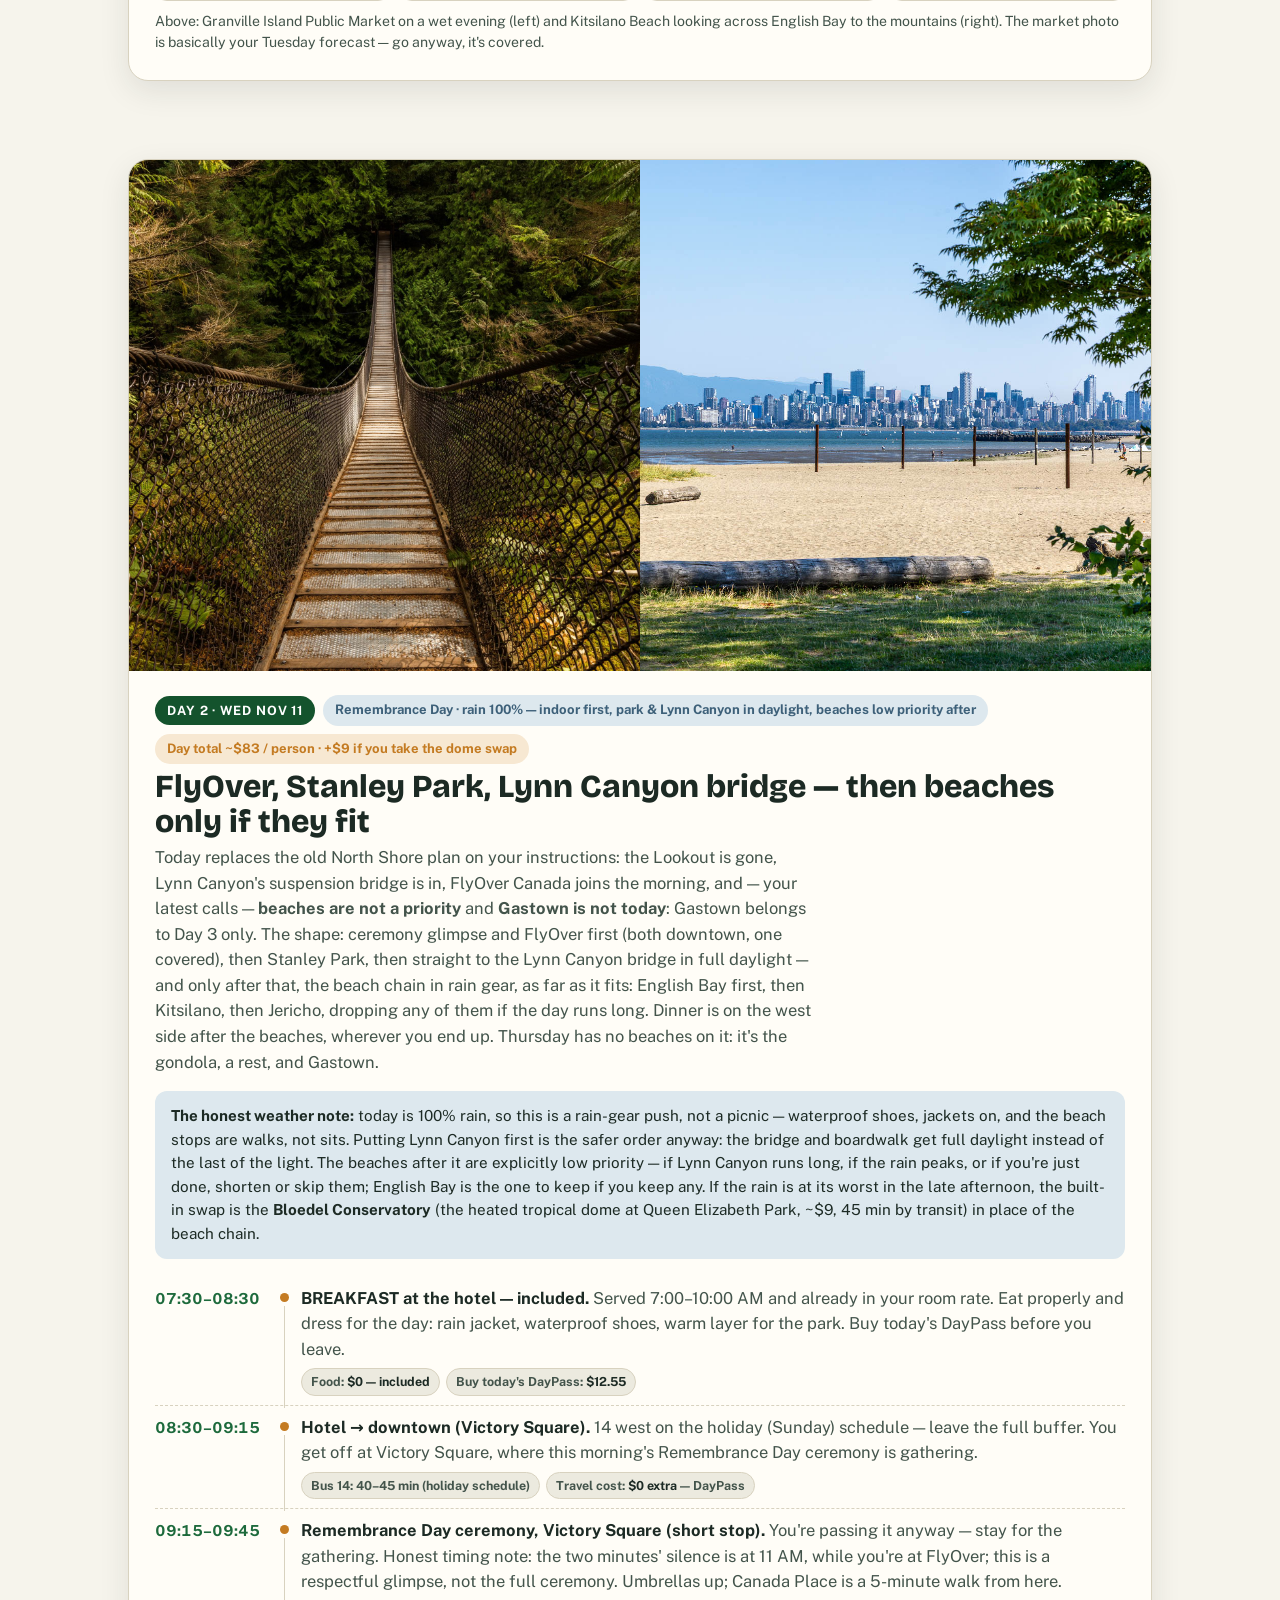
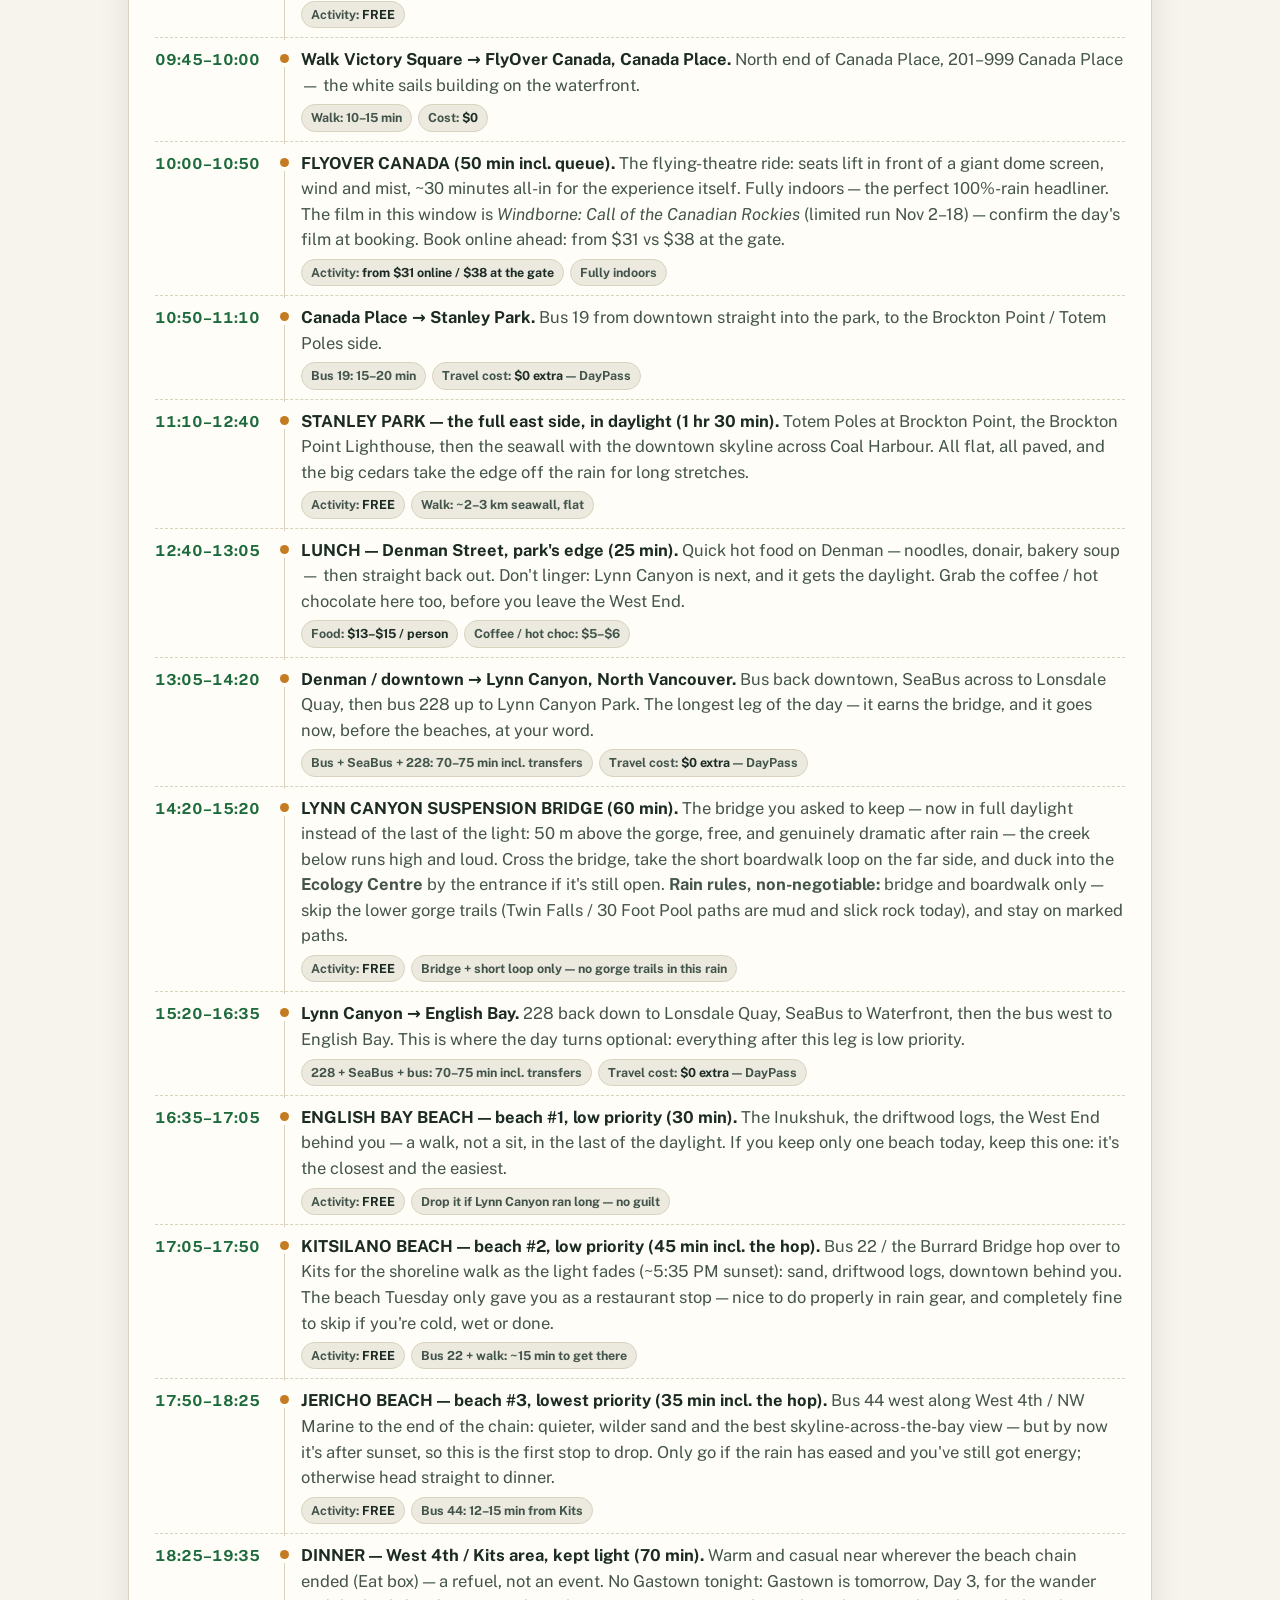
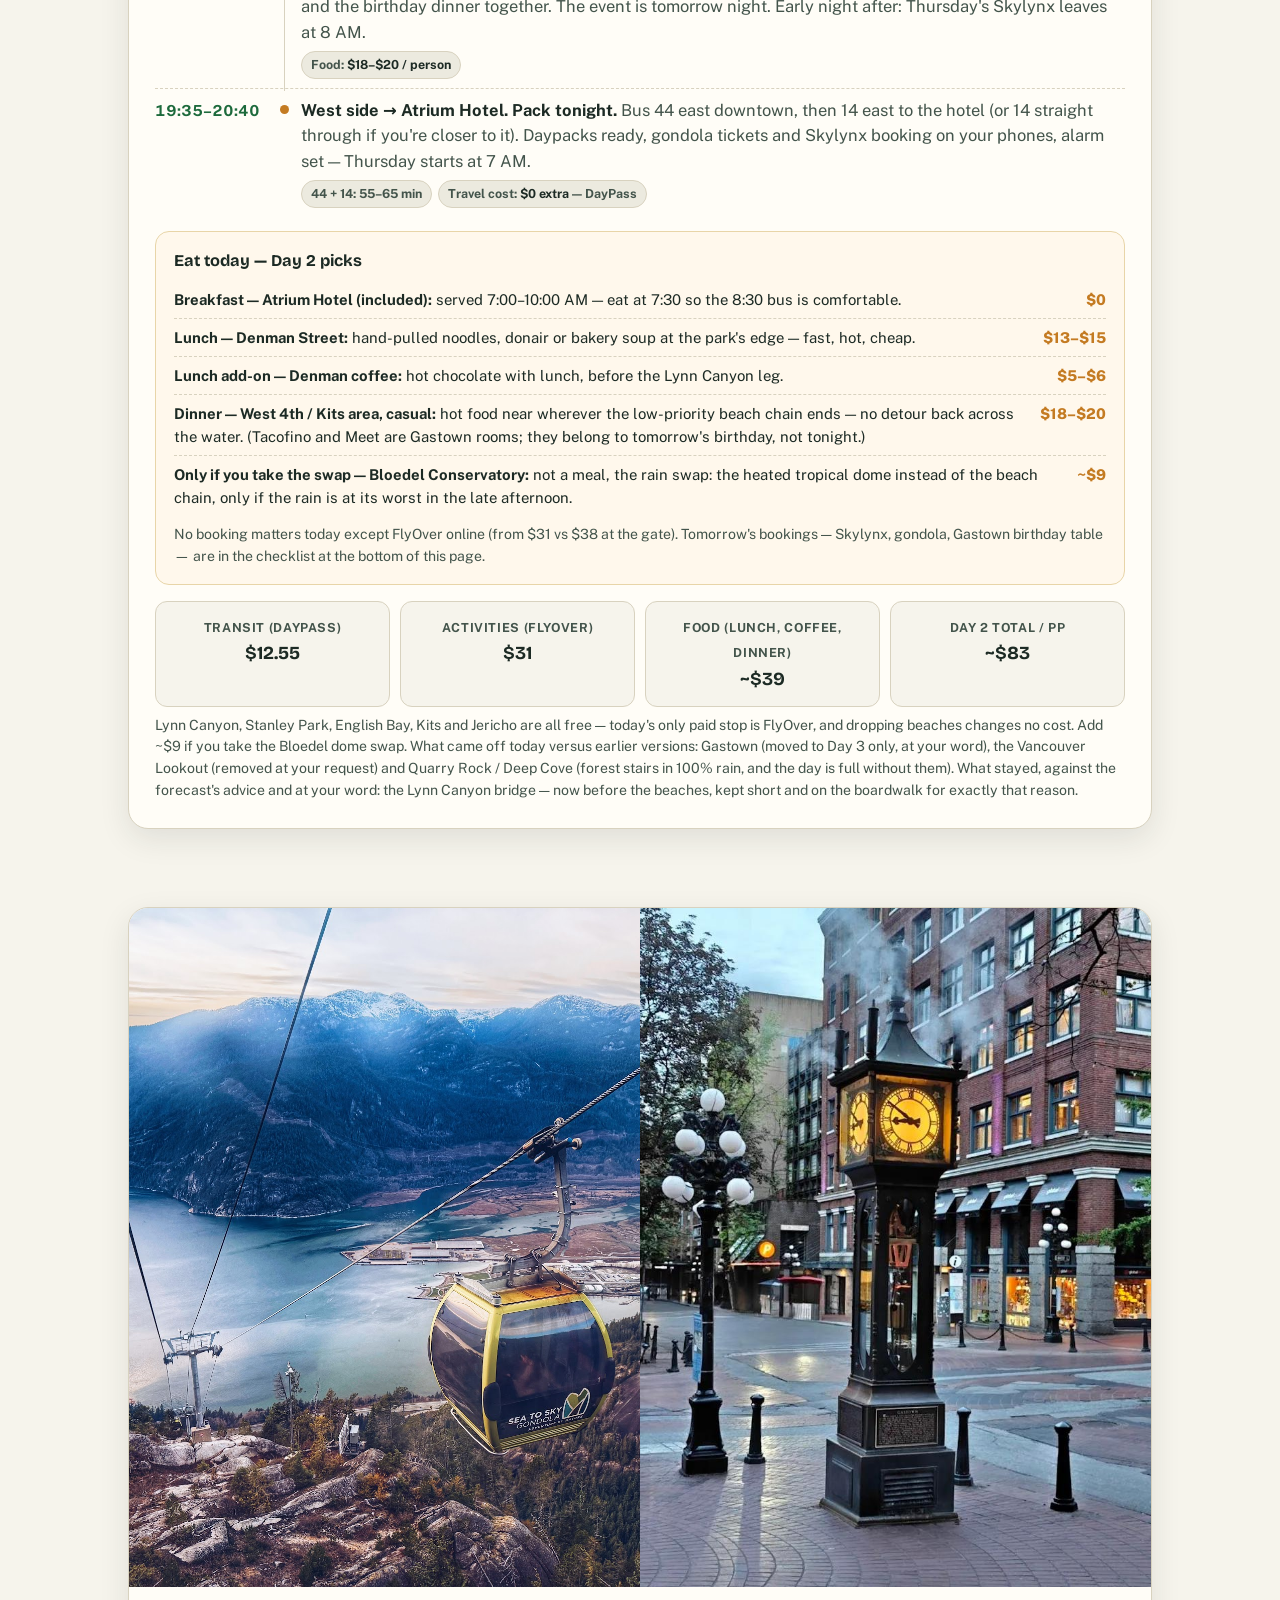
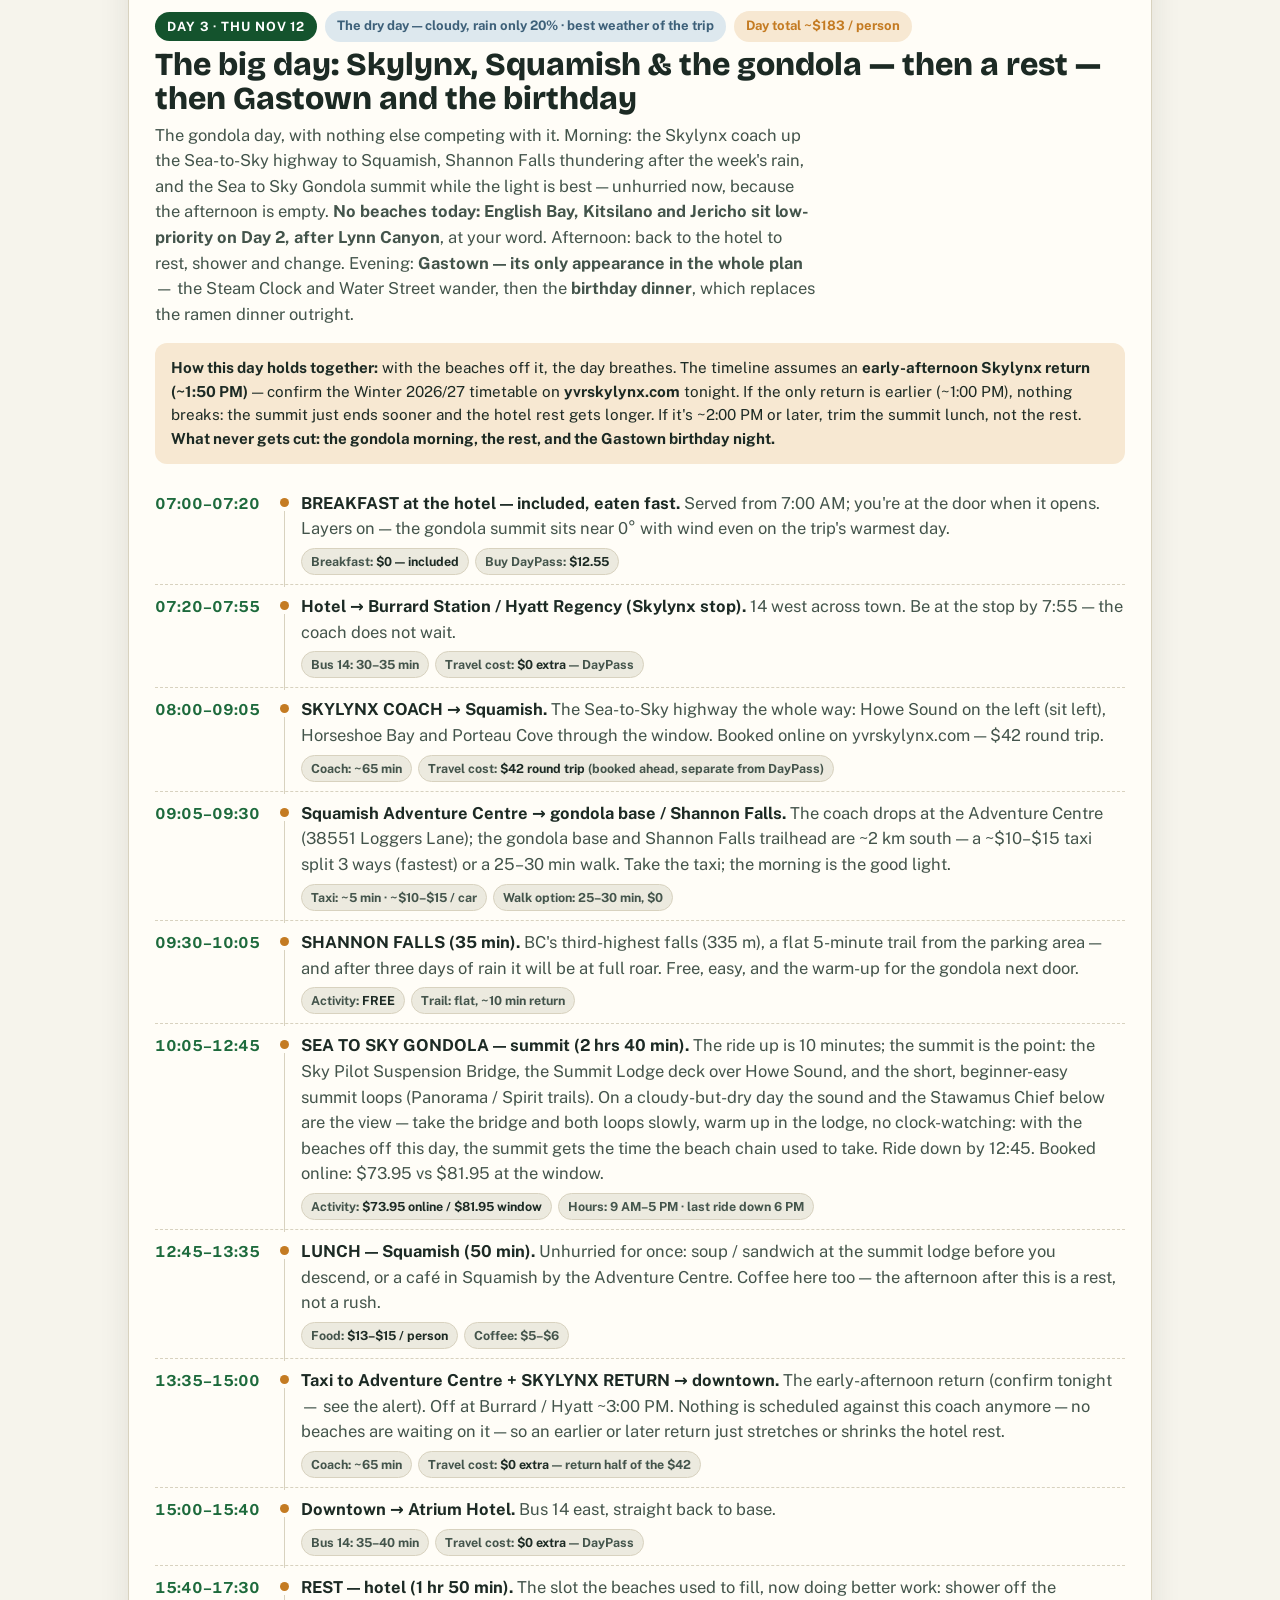
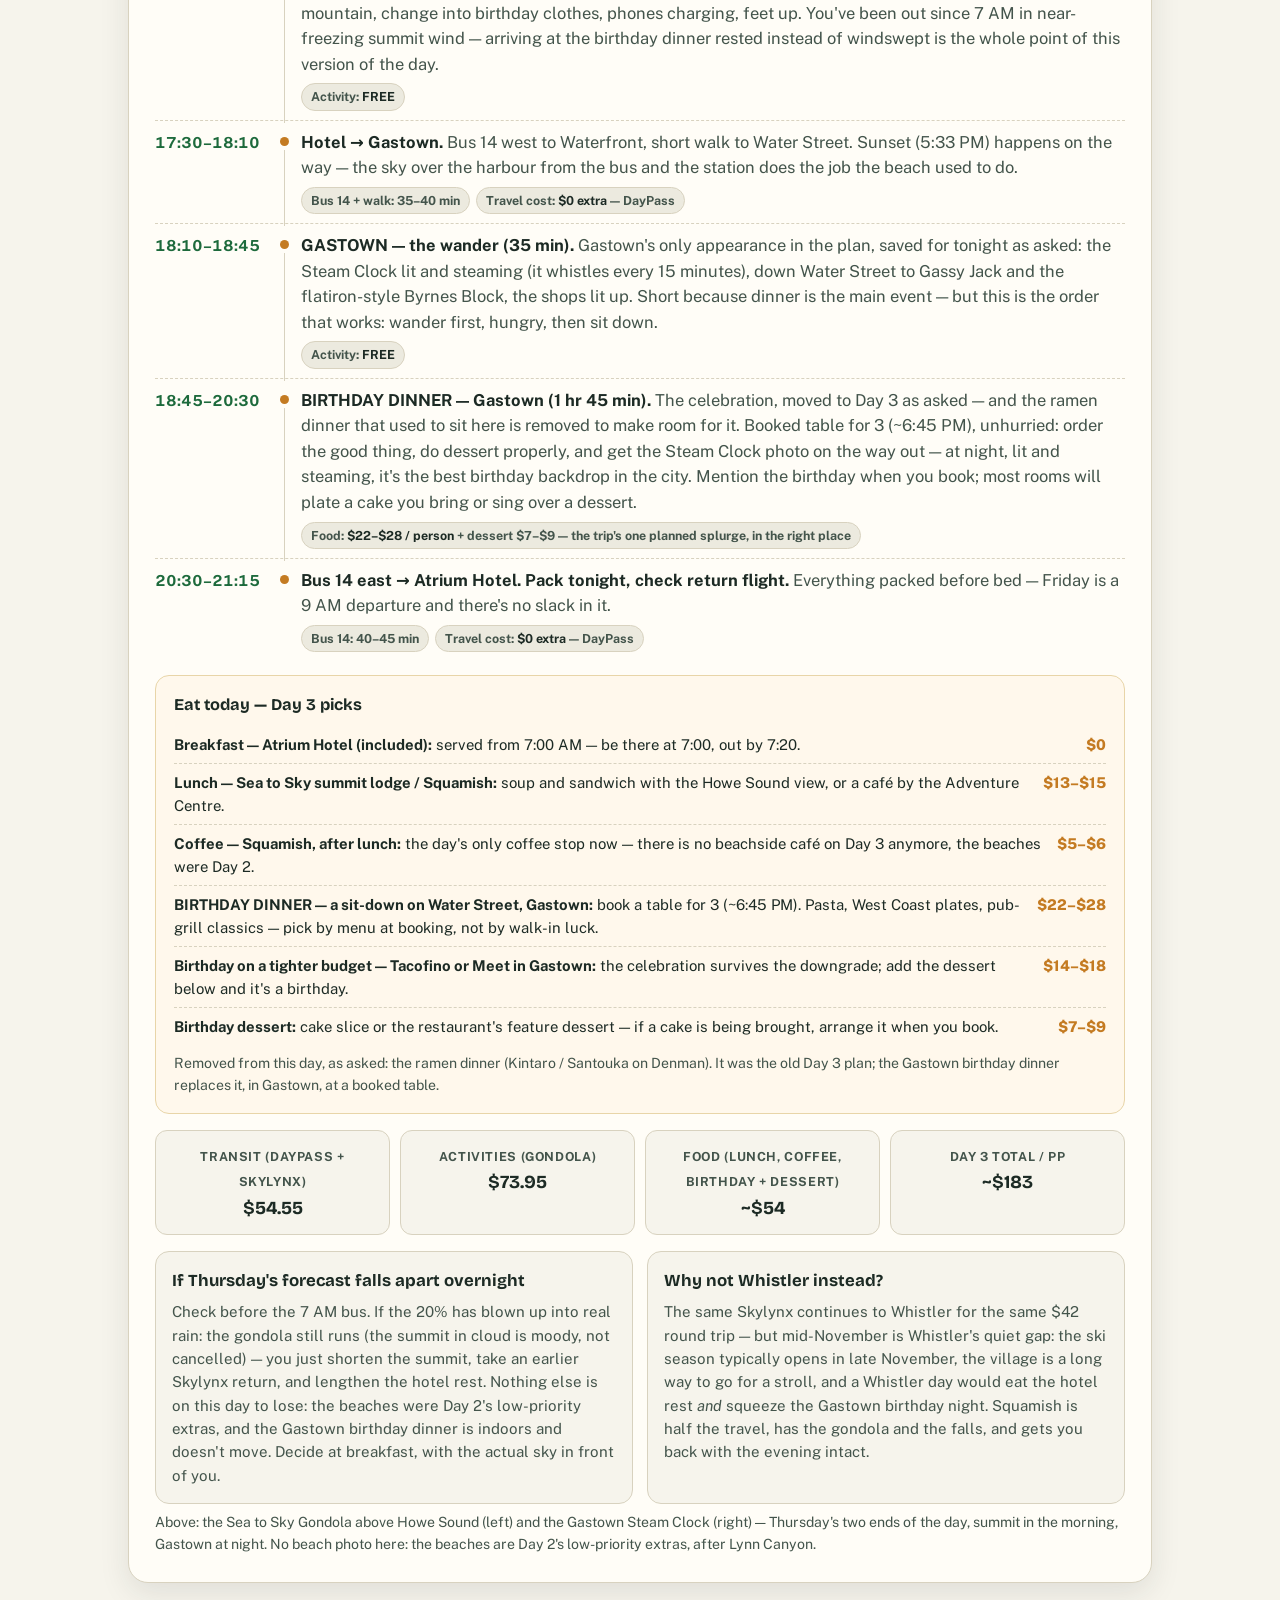
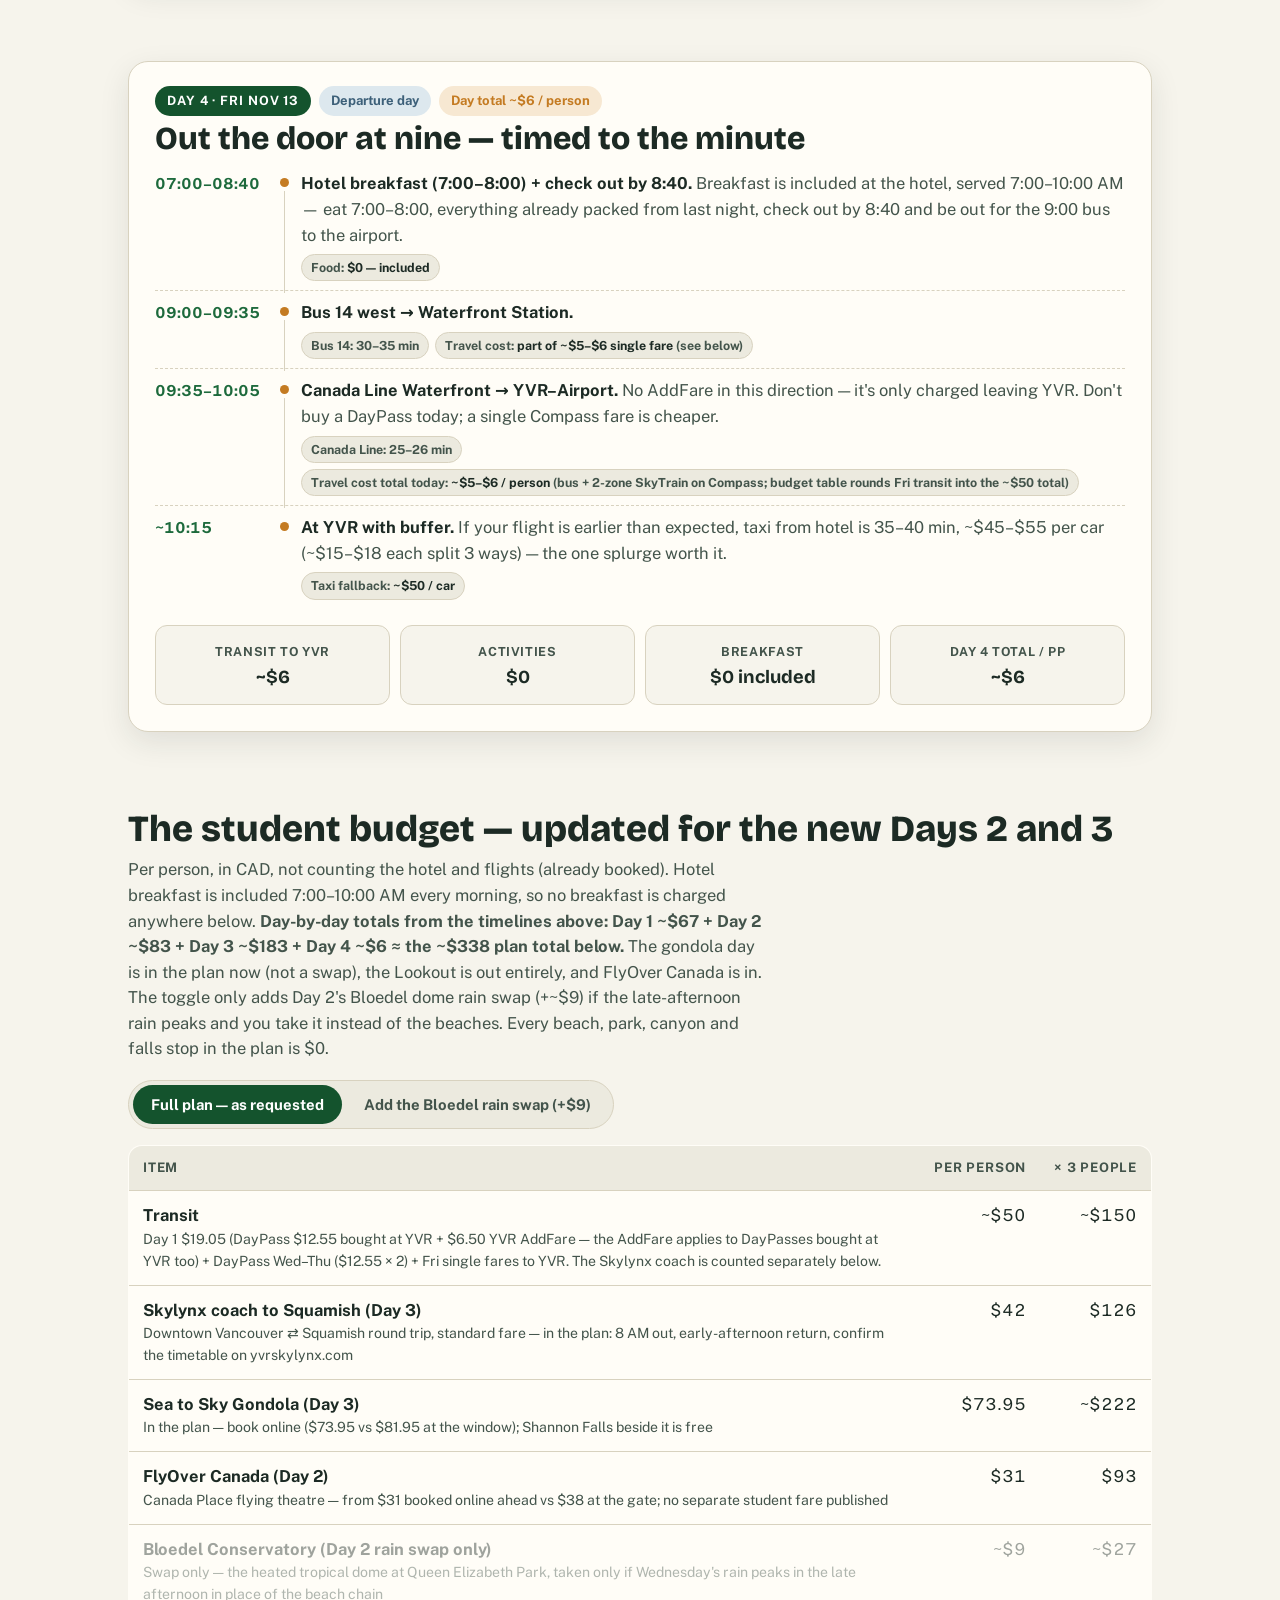
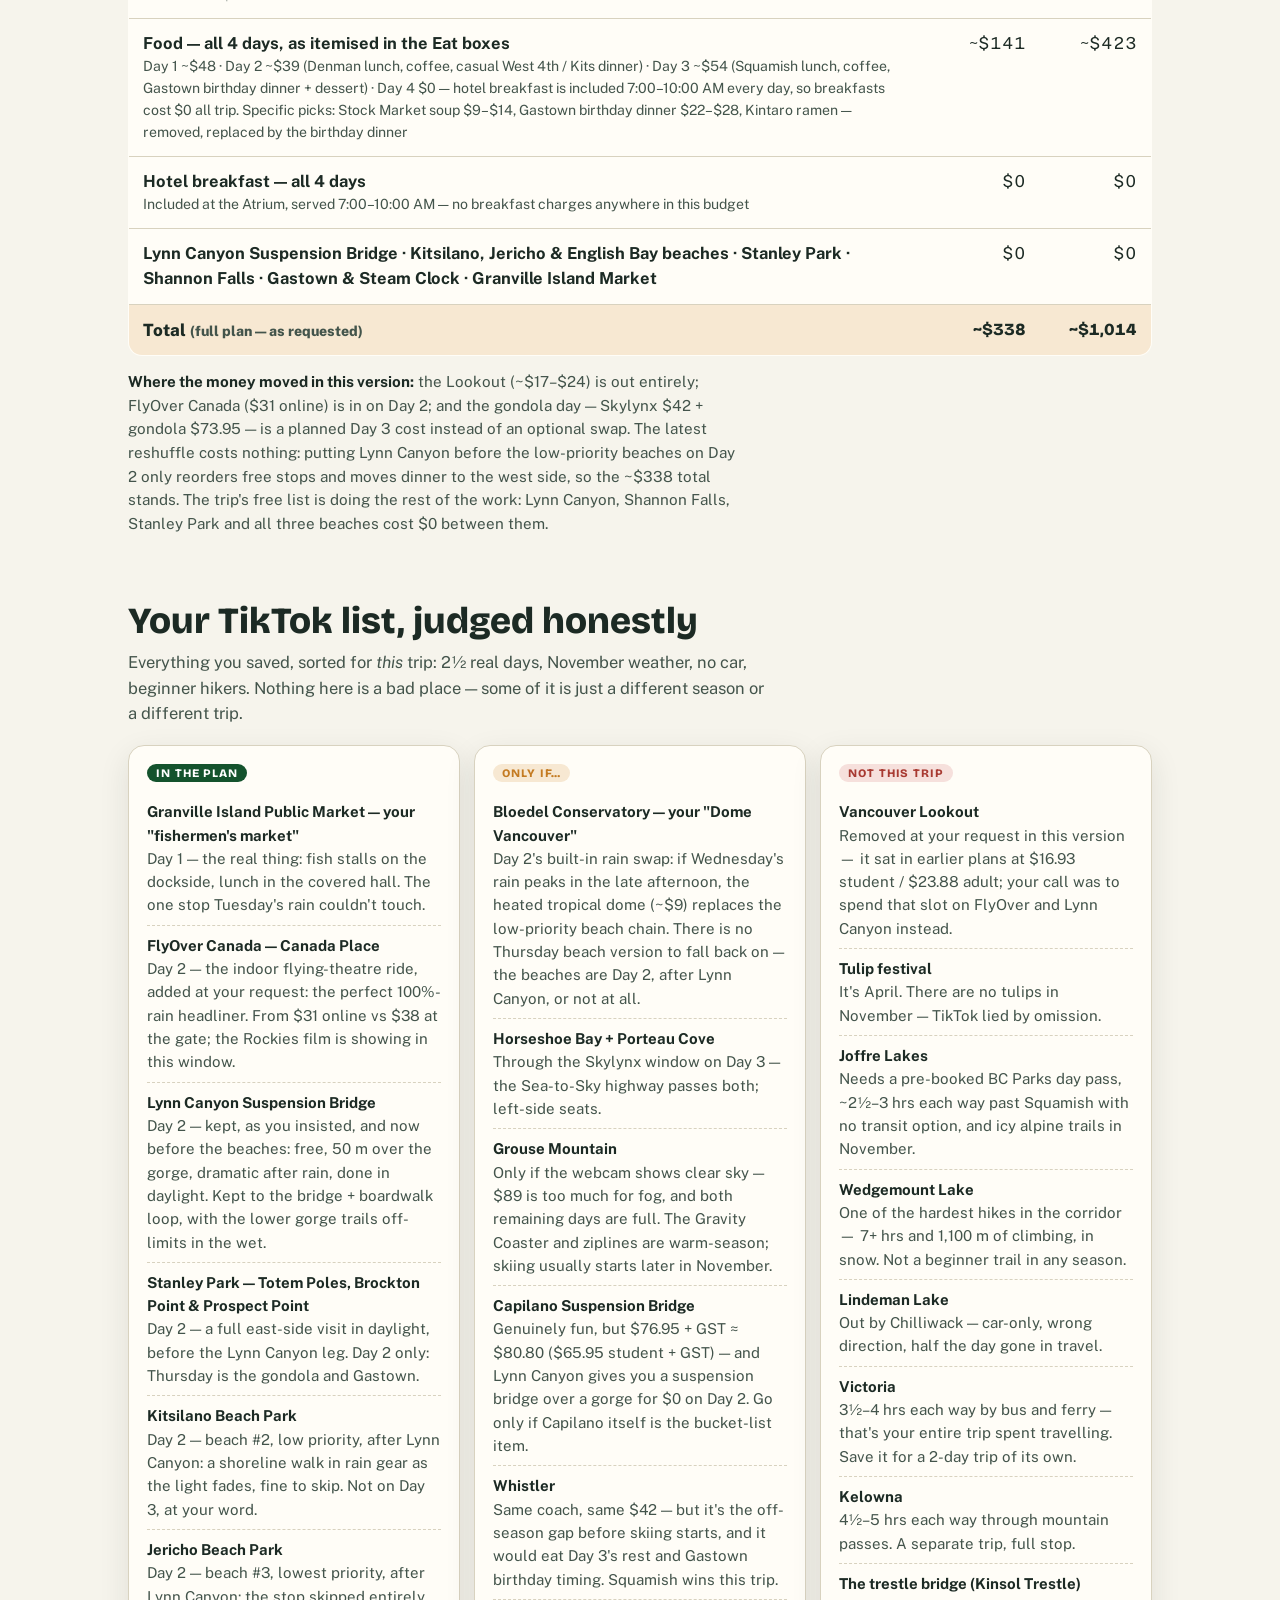
